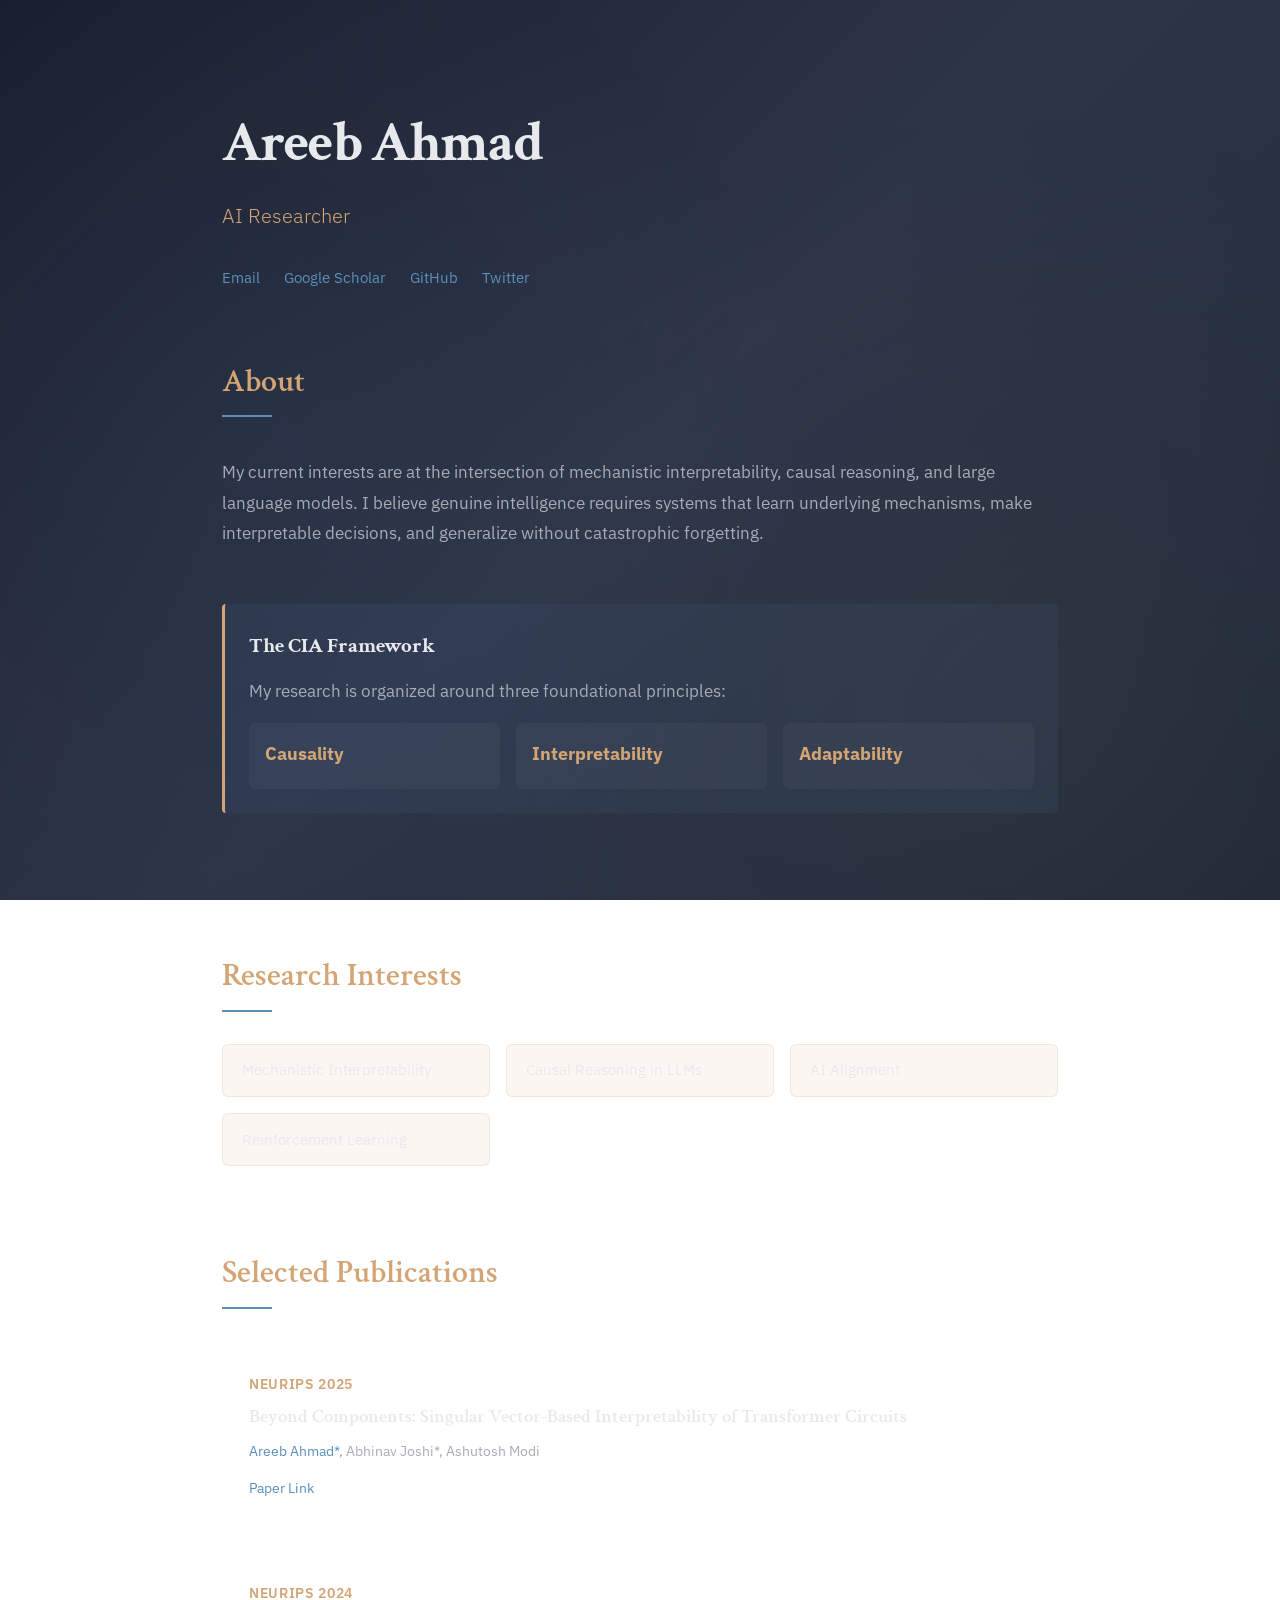
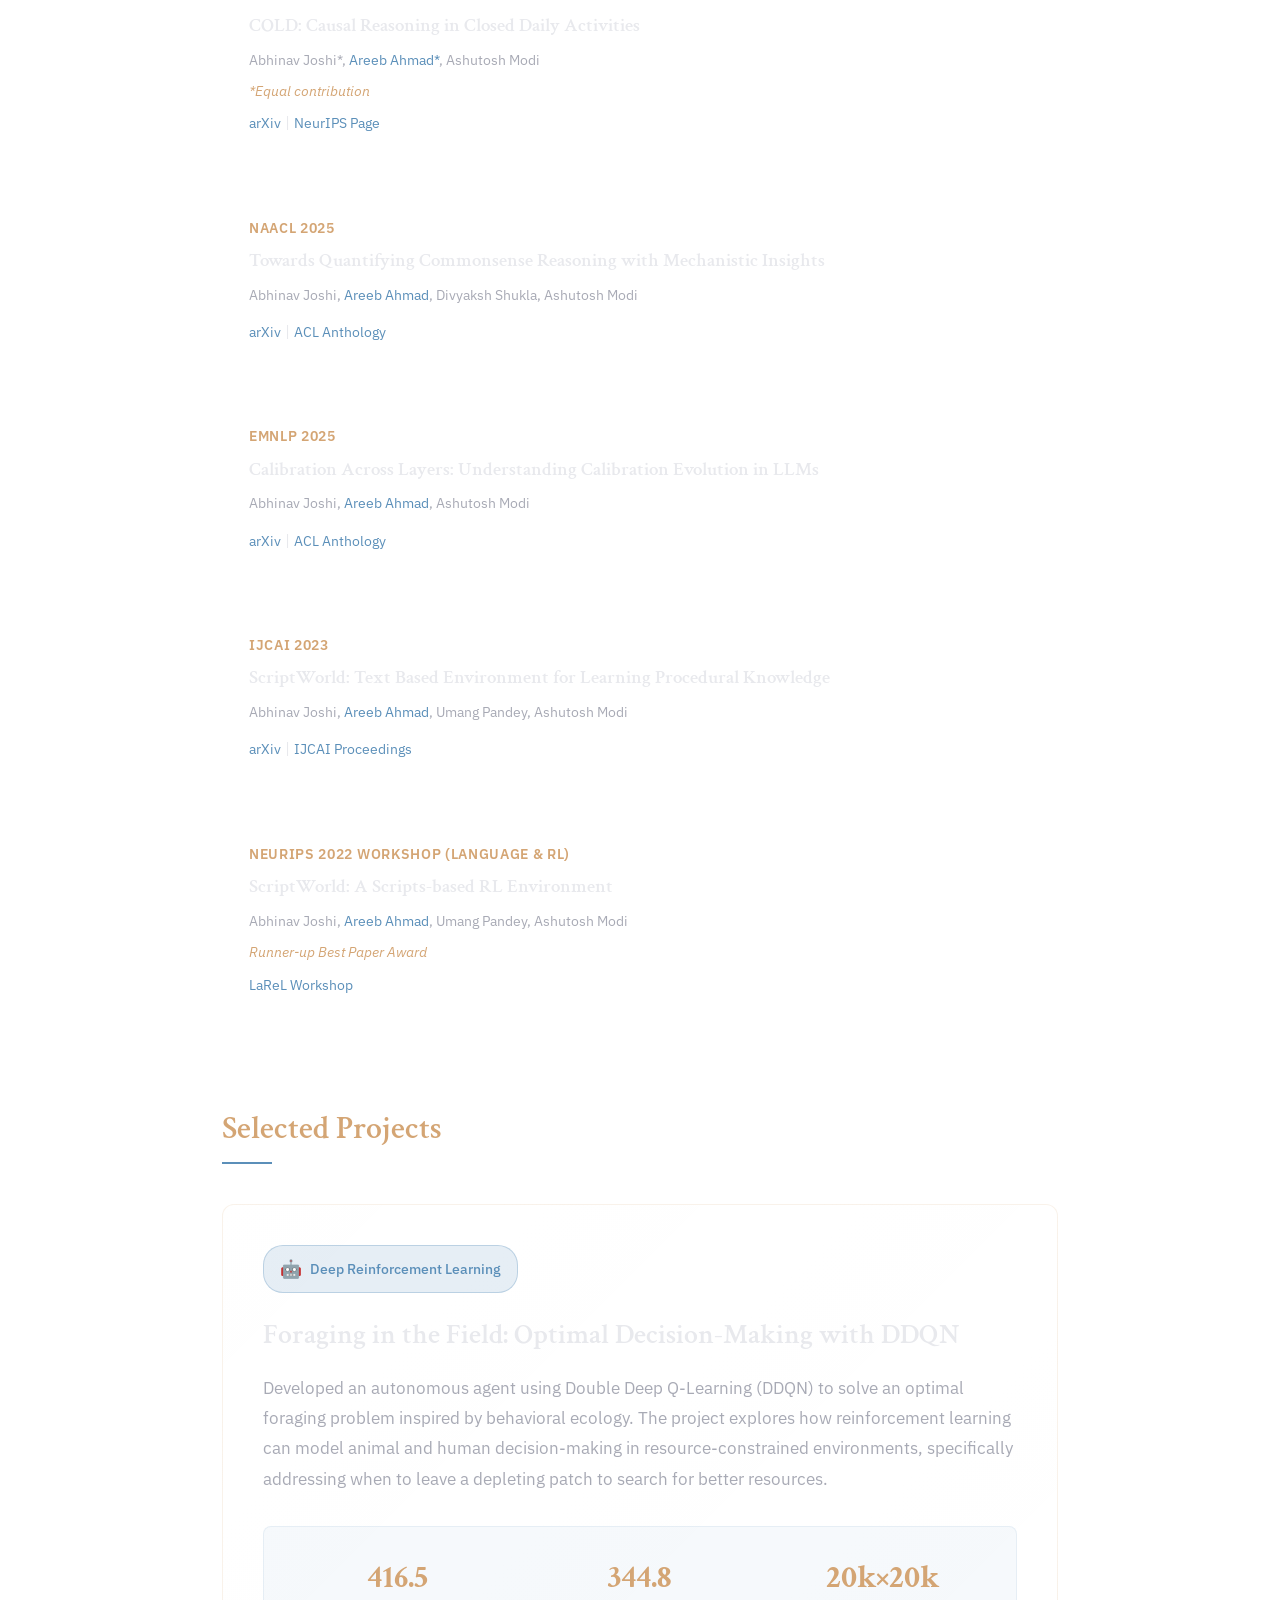
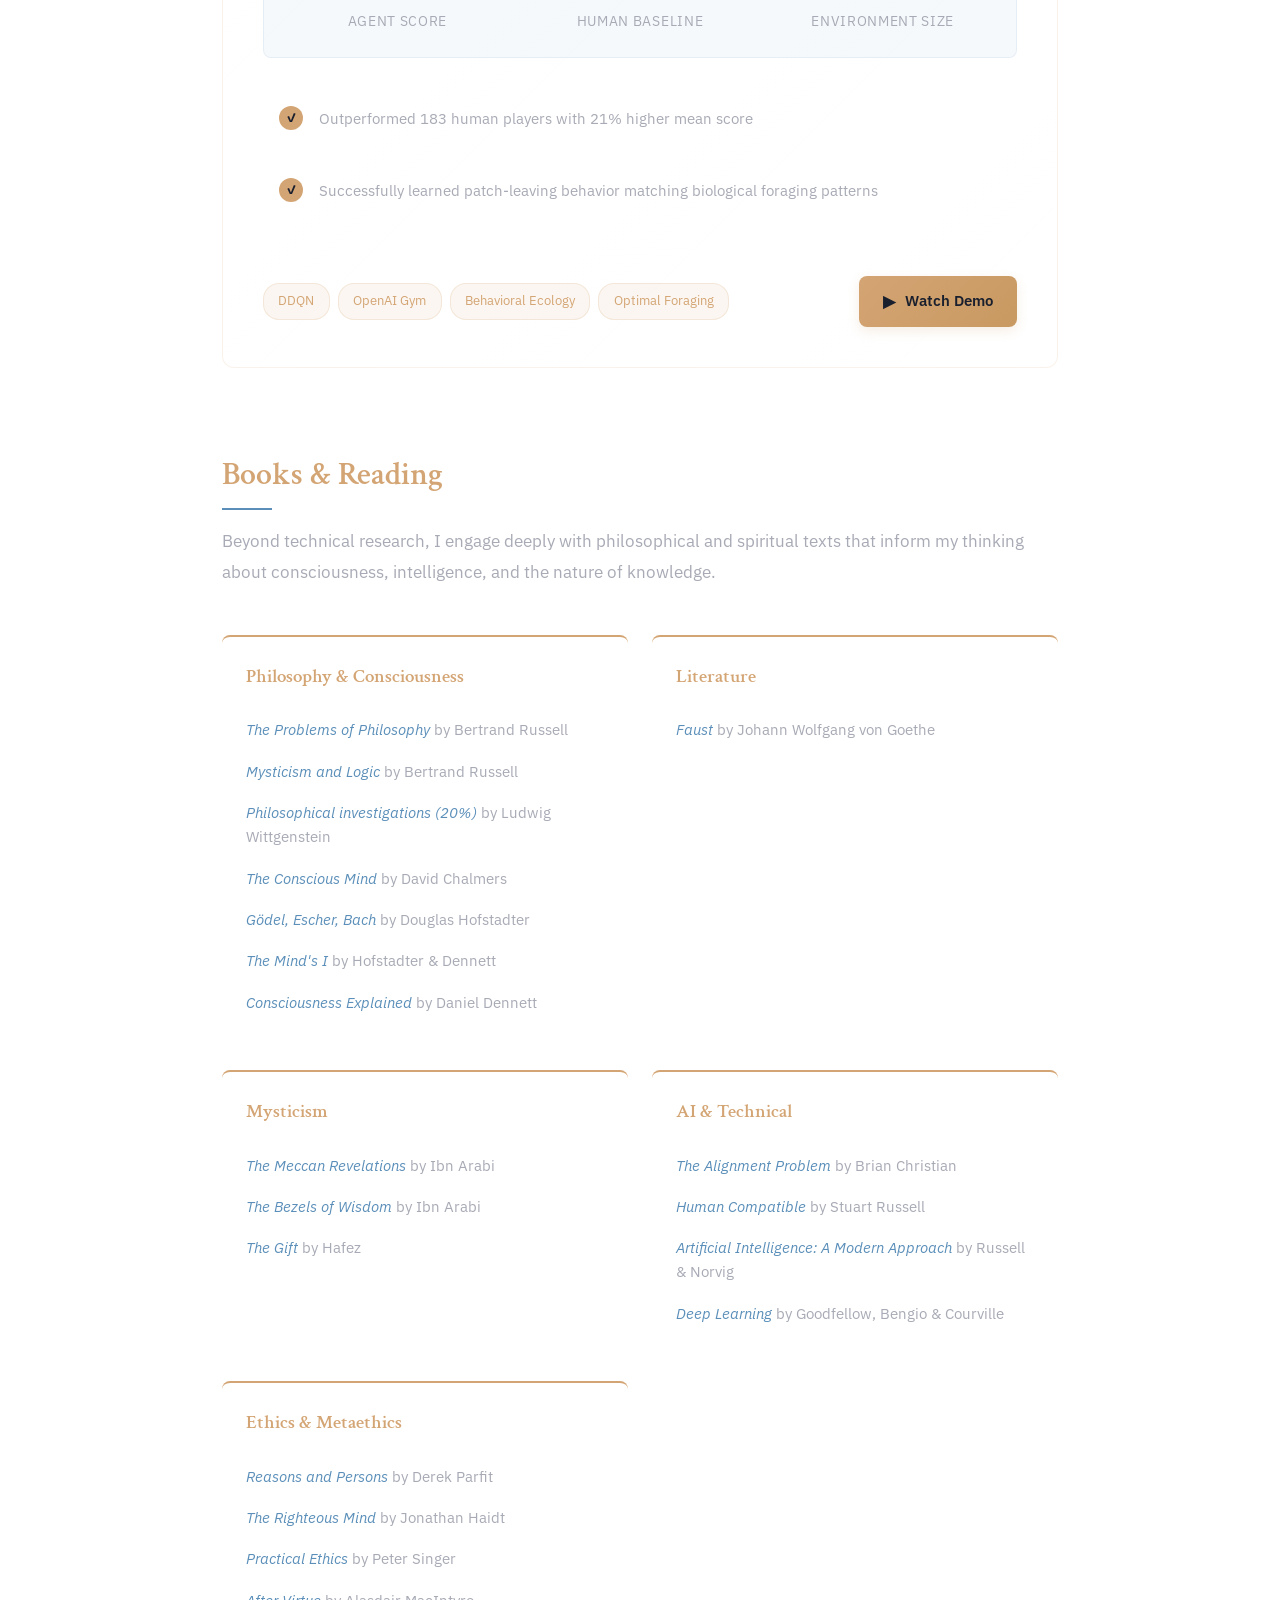
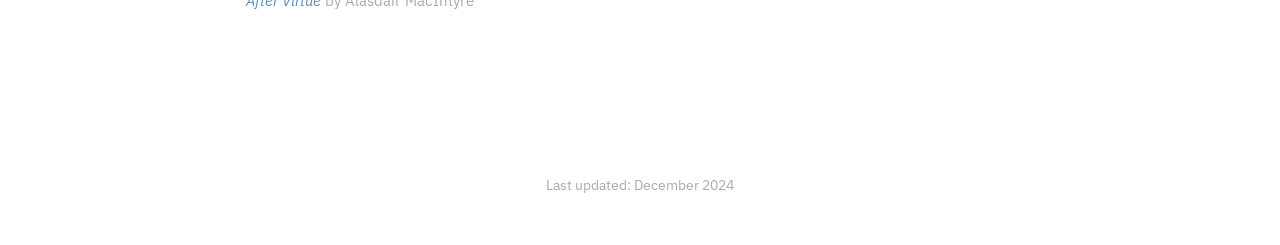
==== index.html @ ea92a2c2 "Update publication link in index.html" ====
<!DOCTYPE html>
<html lang="en">
<head>
    <meta charset="UTF-8">
    <meta name="viewport" content="width=device-width, initial-scale=1.0">
    <meta name="description" content="Areeb Ahmad - AI Researcher specializing in Mechanistic Interpretability, Causal Reasoning, and Large Language Models">
    <title>Areeb Ahmad | AI Research</title>
    
    <!-- Google Analytics -->
    <script async src="https://www.googletagmanager.com/gtag/js?id=G-CG47PSLK17"></script>
    <script>
      window.dataLayer = window.dataLayer || [];
      function gtag(){dataLayer.push(arguments);}
      gtag('js', new Date());
      gtag('config', 'G-CG47PSLK17');
    </script>
    
    <link rel="preconnect" href="https://fonts.googleapis.com">
    <link rel="preconnect" href="https://fonts.gstatic.com" crossorigin>
    <link href="https://fonts.googleapis.com/css2?family=Crimson+Text:ital,wght@0,400;0,600;0,700;1,400&family=IBM+Plex+Sans:wght@300;400;500;600&display=swap" rel="stylesheet">
    <style>
        :root {
            --primary-dark: #1a1f2e;
            --secondary-dark: #2d3548;
            --accent-gold: #d4a574;
            --accent-blue: #5b8fb9;
            --text-primary: #e8e9ed;
            --text-secondary: #a8aab5;
            --bg-gradient: linear-gradient(135deg, #1a1f2e 0%, #2d3548 50%, #1f2937 100%);
        }

        * {
            margin: 0;
            padding: 0;
            box-sizing: border-box;
        }

        body {
            font-family: 'IBM Plex Sans', sans-serif;
            background: var(--bg-gradient);
            background-attachment: fixed;
            color: var(--text-primary);
            line-height: 1.7;
            overflow-x: hidden;
        }

        body::before {
            content: '';
            position: fixed;
            top: 0;
            left: 0;
            width: 100%;
            height: 100%;
            background-image: 
                radial-gradient(circle at 20% 50%, rgba(91, 143, 185, 0.05) 0%, transparent 50%),
                radial-gradient(circle at 80% 80%, rgba(212, 165, 116, 0.05) 0%, transparent 50%);
            pointer-events: none;
            z-index: -1;
        }

        .container {
            max-width: 900px;
            margin: 0 auto;
            padding: 0 2rem;
        }

        /* Header */
        header {
            padding: 6rem 0 4rem;
            opacity: 0;
            animation: fadeInUp 1s ease-out forwards;
        }

        h1 {
            font-family: 'Crimson Text', serif;
            font-size: 3.5rem;
            font-weight: 700;
            color: var(--text-primary);
            margin-bottom: 0.5rem;
            letter-spacing: -0.02em;
        }

        .tagline {
            font-size: 1.25rem;
            color: var(--accent-gold);
            font-weight: 300;
            margin-bottom: 1rem;
        }

        .affiliation {
            font-size: 1rem;
            color: var(--text-secondary);
            margin-bottom: 2rem;
        }

        .contact-links {
            display: flex;
            gap: 1.5rem;
            flex-wrap: wrap;
            margin-top: 1.5rem;
        }

        .contact-links a {
            color: var(--accent-blue);
            text-decoration: none;
            font-size: 0.95rem;
            transition: all 0.3s ease;
            position: relative;
        }

        .contact-links a::after {
            content: '';
            position: absolute;
            bottom: -2px;
            left: 0;
            width: 0;
            height: 1px;
            background: var(--accent-gold);
            transition: width 0.3s ease;
        }

        .contact-links a:hover::after {
            width: 100%;
        }

        .contact-links a:hover {
            color: var(--accent-gold);
        }

        /* Section Styling */
        section {
            margin-bottom: 5rem;
            opacity: 0;
            animation: fadeInUp 1s ease-out forwards;
        }

        section:nth-child(2) { animation-delay: 0.2s; }
        section:nth-child(3) { animation-delay: 0.4s; }
        section:nth-child(4) { animation-delay: 0.6s; }
        section:nth-child(5) { animation-delay: 0.8s; }
        section:nth-child(6) { animation-delay: 1.0s; }

        h2 {
            font-family: 'Crimson Text', serif;
            font-size: 2rem;
            font-weight: 600;
            color: var(--accent-gold);
            margin-bottom: 1.5rem;
            position: relative;
            display: inline-block;
        }

        h2::after {
            content: '';
            position: absolute;
            bottom: -8px;
            left: 0;
            width: 50px;
            height: 2px;
            background: var(--accent-blue);
        }

        /* About Section */
        .about-content {
            display: grid;
            gap: 1.5rem;
        }

        .about-content p {
            color: var(--text-secondary);
            font-size: 1.05rem;
            line-height: 1.8;
        }

        .research-framework {
            background: rgba(91, 143, 185, 0.08);
            border-left: 3px solid var(--accent-gold);
            padding: 1.5rem;
            margin: 2rem 0;
            border-radius: 4px;
        }

        .research-framework h3 {
            font-family: 'Crimson Text', serif;
            font-size: 1.3rem;
            color: var(--text-primary);
            margin-bottom: 0.8rem;
        }

        .cia-grid {
            display: grid;
            grid-template-columns: repeat(auto-fit, minmax(200px, 1fr));
            gap: 1rem;
            margin-top: 1rem;
        }

        .cia-item {
            padding: 1rem;
            background: rgba(255, 255, 255, 0.03);
            border-radius: 6px;
            transition: transform 0.3s ease, background 0.3s ease;
        }

        .cia-item:hover {
            transform: translateY(-3px);
            background: rgba(255, 255, 255, 0.05);
        }

        .cia-item strong {
            color: var(--accent-gold);
            display: block;
            margin-bottom: 0.3rem;
            font-size: 1.1rem;
        }

        .cia-item span {
            color: var(--text-secondary);
            font-size: 0.9rem;
        }

        /* Research Interests */
        .interests-grid {
            display: grid;
            grid-template-columns: repeat(auto-fit, minmax(250px, 1fr));
            gap: 1rem;
            margin-top: 1rem;
        }

        .interest-tag {
            background: rgba(212, 165, 116, 0.1);
            color: var(--text-primary);
            padding: 0.8rem 1.2rem;
            border-radius: 6px;
            font-size: 0.95rem;
            border: 1px solid rgba(212, 165, 116, 0.2);
            transition: all 0.3s ease;
        }

        .interest-tag:hover {
            background: rgba(212, 165, 116, 0.15);
            border-color: var(--accent-gold);
            transform: translateX(5px);
        }

        /* Projects Section */
        .projects-list {
            display: grid;
            gap: 2.5rem;
            margin-top: 1.5rem;
        }

        .project {
            padding: 2.5rem;
            background: linear-gradient(135deg, rgba(255, 255, 255, 0.04) 0%, rgba(255, 255, 255, 0.02) 100%);
            border-radius: 12px;
            border: 1px solid rgba(212, 165, 116, 0.15);
            transition: all 0.4s ease;
            position: relative;
            overflow: hidden;
        }

        .project::before {
            content: '';
            position: absolute;
            top: 0;
            left: 0;
            width: 100%;
            height: 4px;
            background: linear-gradient(90deg, var(--accent-gold) 0%, var(--accent-blue) 100%);
            transform: scaleX(0);
            transform-origin: left;
            transition: transform 0.4s ease;
        }

        .project:hover {
            background: linear-gradient(135deg, rgba(255, 255, 255, 0.06) 0%, rgba(255, 255, 255, 0.03) 100%);
            border-color: var(--accent-gold);
            transform: translateY(-8px);
            box-shadow: 0 12px 40px rgba(0, 0, 0, 0.3);
        }

        .project:hover::before {
            transform: scaleX(1);
        }

        .project-badge {
            display: inline-flex;
            align-items: center;
            gap: 0.5rem;
            padding: 0.5rem 1rem;
            background: rgba(91, 143, 185, 0.15);
            border: 1px solid rgba(91, 143, 185, 0.3);
            border-radius: 20px;
            margin-bottom: 1.5rem;
            font-size: 0.85rem;
            color: var(--accent-blue);
            font-weight: 500;
        }

        .badge-icon {
            font-size: 1.1rem;
        }

        .project-title {
            font-family: 'Crimson Text', serif;
            font-size: 1.75rem;
            color: var(--text-primary);
            margin-bottom: 1.2rem;
            font-weight: 600;
            line-height: 1.3;
        }

        .project-description {
            color: var(--text-secondary);
            font-size: 1.05rem;
            line-height: 1.8;
            margin-bottom: 2rem;
        }

        .project-metrics {
            display: grid;
            grid-template-columns: repeat(auto-fit, minmax(120px, 1fr));
            gap: 1.5rem;
            margin: 2rem 0;
            padding: 1.5rem;
            background: rgba(91, 143, 185, 0.05);
            border-radius: 8px;
            border: 1px solid rgba(91, 143, 185, 0.1);
        }

        .metric {
            text-align: center;
        }

        .metric-value {
            font-family: 'Crimson Text', serif;
            font-size: 2rem;
            font-weight: 700;
            color: var(--accent-gold);
            margin-bottom: 0.3rem;
        }

        .metric-label {
            font-size: 0.85rem;
            color: var(--text-secondary);
            text-transform: uppercase;
            letter-spacing: 0.05em;
        }

        .project-highlights {
            display: grid;
            gap: 1rem;
            margin: 2rem 0;
        }

        .highlight-item {
            display: flex;
            align-items: flex-start;
            gap: 1rem;
            padding: 1rem;
            background: rgba(255, 255, 255, 0.02);
            border-radius: 6px;
            transition: all 0.3s ease;
        }

        .highlight-item:hover {
            background: rgba(255, 255, 255, 0.04);
            transform: translateX(8px);
        }

        .highlight-icon {
            flex-shrink: 0;
            width: 24px;
            height: 24px;
            display: flex;
            align-items: center;
            justify-content: center;
            background: var(--accent-gold);
            color: var(--primary-dark);
            border-radius: 50%;
            font-size: 0.75rem;
            font-weight: bold;
        }

        .highlight-item span:last-child {
            color: var(--text-secondary);
            font-size: 0.95rem;
            line-height: 1.6;
        }

        .project-footer {
            display: flex;
            justify-content: space-between;
            align-items: center;
            margin-top: 2rem;
            padding-top: 1.5rem;
            border-top: 1px solid rgba(255, 255, 255, 0.08);
            flex-wrap: wrap;
            gap: 1rem;
        }

        .project-tags {
            display: flex;
            gap: 0.5rem;
            flex-wrap: wrap;
        }

        .tag {
            padding: 0.4rem 0.9rem;
            background: rgba(212, 165, 116, 0.1);
            border: 1px solid rgba(212, 165, 116, 0.2);
            border-radius: 16px;
            font-size: 0.8rem;
            color: var(--accent-gold);
            transition: all 0.3s ease;
        }

        .tag:hover {
            background: rgba(212, 165, 116, 0.15);
            border-color: var(--accent-gold);
        }

        .project-link-btn {
            display: inline-flex;
            align-items: center;
            gap: 0.6rem;
            padding: 0.75rem 1.5rem;
            background: linear-gradient(135deg, var(--accent-gold) 0%, #c89960 100%);
            color: var(--primary-dark);
            border-radius: 8px;
            font-weight: 600;
            font-size: 0.95rem;
            text-decoration: none;
            transition: all 0.3s ease;
            box-shadow: 0 4px 12px rgba(212, 165, 116, 0.2);
        }

        .project-link-btn:hover {
            transform: translateY(-2px);
            box-shadow: 0 6px 20px rgba(212, 165, 116, 0.3);
            background: linear-gradient(135deg, #e0b684 0%, var(--accent-gold) 100%);
            color: var(--primary-dark);
        }

        .project-link-btn span {
            font-size: 1rem;
        }

        /* Publications */
        .publications-list {
            display: grid;
            gap: 2rem;
            margin-top: 1.5rem;
        }

        .publication {
            padding: 1.5rem;
            background: rgba(255, 255, 255, 0.03);
            border-radius: 8px;
            border-left: 3px solid transparent;
            transition: all 0.4s ease;
            position: relative;
        }

        .publication:hover {
            background: rgba(255, 255, 255, 0.05);
            border-left-color: var(--accent-gold);
            transform: translateX(8px);
        }

        .pub-venue {
            font-size: 0.85rem;
            color: var(--accent-gold);
            font-weight: 600;
            text-transform: uppercase;
            letter-spacing: 0.05em;
            margin-bottom: 0.5rem;
        }

        .pub-title {
            font-family: 'Crimson Text', serif;
            font-size: 1.2rem;
            color: var(--text-primary);
            margin-bottom: 0.5rem;
            font-weight: 600;
            line-height: 1.4;
        }

        .pub-authors {
            color: var(--text-secondary);
            font-size: 0.9rem;
            margin-bottom: 0.3rem;
        }

        .pub-authors .author-name {
            color: var(--accent-blue);
        }

        .pub-note {
            font-size: 0.85rem;
            color: var(--accent-gold);
            font-style: italic;
            margin-top: 0.5rem;
        }

        /* Books Section */
        .books-grid {
            display: grid;
            grid-template-columns: repeat(auto-fit, minmax(280px, 1fr));
            gap: 1.5rem;
            margin-top: 1.5rem;
        }

        .book-category {
            padding: 1.5rem;
            background: rgba(255, 255, 255, 0.03);
            border-radius: 8px;
            border-top: 2px solid var(--accent-gold);
            transition: all 0.4s ease;
        }

        .book-category:hover {
            background: rgba(255, 255, 255, 0.05);
            transform: translateY(-5px);
        }

        .book-category h3 {
            font-family: 'Crimson Text', serif;
            font-size: 1.2rem;
            color: var(--accent-gold);
            margin-bottom: 1rem;
            font-weight: 600;
        }

        .book-list {
            list-style: none;
            padding: 0;
        }

        .book-list li {
            color: var(--text-secondary);
            padding: 0.5rem 0;
            border-bottom: 1px solid rgba(255, 255, 255, 0.05);
            transition: all 0.3s ease;
            font-size: 0.95rem;
            line-height: 1.6;
        }

        .book-list li:last-child {
            border-bottom: none;
        }

        .book-list li:hover {
            color: var(--text-primary);
            padding-left: 0.5rem;
        }

        .book-list em {
            color: var(--accent-blue);
            font-style: italic;
        }

        /* Education */
        .education-item {
            padding: 1.5rem;
            background: rgba(255, 255, 255, 0.03);
            border-radius: 8px;
            margin-bottom: 1rem;
        }

        .education-item h3 {
            font-family: 'Crimson Text', serif;
            font-size: 1.3rem;
            color: var(--text-primary);
            margin-bottom: 0.3rem;
        }

        .education-item .degree {
            color: var(--accent-blue);
            font-size: 1rem;
            margin-bottom: 0.3rem;
        }

        .education-item .duration {
            color: var(--text-secondary);
            font-size: 0.9rem;
        }

        /* Footer */
        footer {
            text-align: center;
            padding: 3rem 0;
            color: var(--text-secondary);
            font-size: 0.9rem;
            border-top: 1px solid rgba(255, 255, 255, 0.1);
            margin-top: 4rem;
        }

        /* Animations */
        @keyframes fadeInUp {
            from {
                opacity: 0;
                transform: translateY(30px);
            }
            to {
                opacity: 1;
                transform: translateY(0);
            }
        }

        /* Responsive */
        @media (max-width: 768px) {
            h1 {
                font-size: 2.5rem;
            }

            .tagline {
                font-size: 1.1rem;
            }

            h2 {
                font-size: 1.6rem;
            }

            .cia-grid {
                grid-template-columns: 1fr;
            }

            .interests-grid {
                grid-template-columns: 1fr;
            }

            header {
                padding: 4rem 0 3rem;
            }
        }

        /* Link styling */
        a {
            color: var(--accent-blue);
            text-decoration: none;
            transition: color 0.3s ease;
        }

        a:hover {
            color: var(--accent-gold);
        }

        .pub-link {
            display: inline-block;
            margin-top: 0.5rem;
            font-size: 0.9rem;
            color: var(--accent-blue);
            text-decoration: none;
            border-bottom: 1px solid transparent;
            transition: all 0.3s ease;
        }

        .pub-link:hover {
            color: var(--accent-gold);
            border-bottom-color: var(--accent-gold);
        }
    </style>
</head>
<body>
    <div class="container">
        <header>
            <h1>Areeb Ahmad</h1>
            <div class="tagline">AI Researcher</div>
            <div class="affiliation">
                <!-- Research Associate, Department of Computer Science & Engineering<br>
                Indian Institute of Technology Kanpur<br>
                Advisor: Prof. Ashutosh Modi -->
            </div>
            <div class="contact-links">
                <a href="mailto:areeb007.aa@gmail.com">Email</a>
                <a href="https://scholar.google.com/citations?user=ZCJriT0AAAAJ&hl=en" target="_blank">Google Scholar</a>
                <a href="https://github.com/Arieb-007/" target="_blank">GitHub</a>
                <a href="https://x.com/iem_Areib" target="_blank">Twitter</a>
            </div>
        </header>

        <section id="about">
            <h2>About</h2>
            <div class="about-content">
                <p>
                    <!-- I am a Research Associate at IIT Kanpur working under Prof. Ashutosh Modi. My research explores fundamental questions about how language models learn and generalize: Why does a particular prediction follow? How can we understand the internal mechanisms that drive these decisions? And how can models adapt when the world changes? -->
                </p>
                <p>
                    My current interests are at the intersection of mechanistic interpretability, causal reasoning, and large language models. I believe genuine intelligence requires systems that learn underlying mechanisms, make interpretable decisions, and generalize without catastrophic forgetting.
                </p>

                <div class="research-framework">
                    <h3>The CIA Framework</h3>
                    <p style="color: var(--text-secondary); margin-bottom: 1rem;">
                        My research is organized around three foundational principles:
                    </p>
                    <div class="cia-grid">
                        <div class="cia-item">
                            <strong>Causality</strong>
                            <!-- <span>Understanding causal mechanisms beyond pattern matching</span> -->
                        </div>
                        <div class="cia-item">
                            <strong>Interpretability</strong>
                            <!-- <span>Opening the black box to reveal computational primitives</span> -->
                        </div>
                        <div class="cia-item">
                            <strong>Adaptability</strong>
                            <!-- <span>Enabling robust generalization and continual learning</span> -->
                        </div>
                    </div>
                </div>

                <p>
                    <!-- My recent work on singular vector-based interpretability demonstrates that individual attention heads contain multiple independent computational primitives operating along orthogonal axes. This discovery suggests models learn a compact library of interpretable building blocks—computational atoms that combine into complex behaviors. -->
                </p>
            </div>
        </section>

        <section id="research">
            <h2>Research Interests</h2>
            <div class="interests-grid">
                <div class="interest-tag">Mechanistic Interpretability</div>
                <div class="interest-tag">Causal Reasoning in LLMs</div>
                <!-- <div class="interest-tag">Transformer Circuits</div> -->
                <!-- <div class="interest-tag">Procedural Knowledge</div> -->
                <div class="interest-tag">AI Alignment</div>
                <div class="interest-tag">Reinforcement Learning</div>
            </div>
        </section>

        <section id="publications">
            <h2>Selected Publications</h2>
            <div class="publications-list">
                <div class="publication">
                    <div class="pub-venue">NeurIPS 2025</div>
                    <div class="pub-title">Beyond Components: Singular Vector-Based Interpretability of Transformer Circuits</div>
                    <div class="pub-authors"><span class="author-name">Areeb Ahmad*</span>, Abhinav Joshi*, Ashutosh Modi</div>
                    <a href="https://neurips.cc/virtual/2025/loc/san-diego/poster/119702" target="_blank" class="pub-link">Paper Link</a>
                </div>

                <div class="publication">
                    <div class="pub-venue">NeurIPS 2024</div>
                    <div class="pub-title">COLD: Causal Reasoning in Closed Daily Activities</div>
                    <div class="pub-authors">Abhinav Joshi*, <span class="author-name">Areeb Ahmad*</span>, Ashutosh Modi</div>
                    <div class="pub-note">*Equal contribution</div>
                    <a href="https://arxiv.org/abs/2411.19500" target="_blank" class="pub-link">arXiv</a> | 
                    <a href="https://neurips.cc/virtual/2024/poster/96459" target="_blank" class="pub-link">NeurIPS Page</a>
                </div>

                <div class="publication">
                    <div class="pub-venue">NAACL 2025</div>
                    <div class="pub-title">Towards Quantifying Commonsense Reasoning with Mechanistic Insights</div>
                    <div class="pub-authors">Abhinav Joshi, <span class="author-name">Areeb Ahmad</span>, Divyaksh Shukla, Ashutosh Modi</div>
                    <a href="https://arxiv.org/abs/2504.10077" target="_blank" class="pub-link">arXiv</a> | 
                    <a href="https://aclanthology.org/2025.naacl-long.487/" target="_blank" class="pub-link">ACL Anthology</a>
                </div>

                <div class="publication">
                    <div class="pub-venue">EMNLP 2025</div>
                    <div class="pub-title">Calibration Across Layers: Understanding Calibration Evolution in LLMs</div>
                    <div class="pub-authors">Abhinav Joshi, <span class="author-name">Areeb Ahmad</span>, Ashutosh Modi</div>
                    <a href="https://arxiv.org/abs/2511.00280" target="_blank" class="pub-link">arXiv</a> | 
                    <a href="https://aclanthology.org/2025.emnlp-main.742/" target="_blank" class="pub-link">ACL Anthology</a>
                </div>

                <div class="publication">
                    <div class="pub-venue">IJCAI 2023</div>
                    <div class="pub-title">ScriptWorld: Text Based Environment for Learning Procedural Knowledge</div>
                    <div class="pub-authors">Abhinav Joshi, <span class="author-name">Areeb Ahmad</span>, Umang Pandey, Ashutosh Modi</div>
                    <a href="https://arxiv.org/abs/2307.03906" target="_blank" class="pub-link">arXiv</a> | 
                    <a href="https://www.ijcai.org/proceedings/2023/566" target="_blank" class="pub-link">IJCAI Proceedings</a>
                </div>

                <div class="publication">
                    <div class="pub-venue">NeurIPS 2022 Workshop (Language & RL)</div>
                    <div class="pub-title">ScriptWorld: A Scripts-based RL Environment</div>
                    <div class="pub-authors">Abhinav Joshi, <span class="author-name">Areeb Ahmad</span>, Umang Pandey, Ashutosh Modi</div>
                    <div class="pub-note">Runner-up Best Paper Award</div>
                    <a href="https://larel-workshop.github.io/papers/" target="_blank" class="pub-link">LaReL Workshop</a>
                </div>
            </div>
        </section>

        <section id="projects">
            <h2>Selected Projects</h2>
            <div class="projects-list">
                <div class="project">
                    <div class="project-badge">
                        <span class="badge-icon">🤖</span>
                        <span class="badge-text">Deep Reinforcement Learning</span>
                    </div>
                    
                    <div class="project-title">Foraging in the Field: Optimal Decision-Making with DDQN</div>
                    
                    <div class="project-description">
                        Developed an autonomous agent using Double Deep Q-Learning (DDQN) to solve an optimal foraging problem inspired by behavioral ecology. The project explores how reinforcement learning can model animal and human decision-making in resource-constrained environments, specifically addressing when to leave a depleting patch to search for better resources.
                    </div>

                    <div class="project-metrics">
                        <div class="metric">
                            <div class="metric-value">416.5</div>
                            <div class="metric-label">Agent Score</div>
                        </div>
                        <div class="metric">
                            <div class="metric-value">344.8</div>
                            <div class="metric-label">Human Baseline</div>
                        </div>
                        <div class="metric">
                            <div class="metric-value">20k×20k</div>
                            <div class="metric-label">Environment Size</div>
                        </div>
                    </div>

                    <div class="project-highlights">
                        <div class="highlight-item">
                            <span class="highlight-icon">✓</span>
                            <span>Outperformed 183 human players with 21% higher mean score</span>
                        </div>
                        <!-- <div class="highlight-item">
                            <span class="highlight-icon">✓</span>
                            <span>Designed 35-dimensional state space with directional scanning features</span>
                        </div> -->
                        <!-- <div class="highlight-item">
                            <span class="highlight-icon">✓</span>
                            <span>Custom OpenAI Gym environment with Pygame visualization</span>
                        </div> -->
                        <div class="highlight-item">
                            <span class="highlight-icon">✓</span>
                            <span>Successfully learned patch-leaving behavior matching biological foraging patterns</span>
                        </div>
                    </div>

                    <div class="project-footer">
                        <div class="project-tags">
                            <span class="tag">DDQN</span>
                            <span class="tag">OpenAI Gym</span>
                            <span class="tag">Behavioral Ecology</span>
                            <span class="tag">Optimal Foraging</span>
                        </div>
                        <a href="https://www.youtube.com/watch?v=fK6x31qMzqw" target="_blank" class="project-link-btn">
                            <span>▶</span> Watch Demo
                        </a>
                    </div>
                </div>
            </div>
        </section>

        <section id="books">
            <h2>Books & Reading</h2>
            <div class="about-content">
                <p style="color: var(--text-secondary); margin-bottom: 1.5rem;">
                    Beyond technical research, I engage deeply with philosophical and spiritual texts that inform my thinking about consciousness, intelligence, and the nature of knowledge.
                </p>
            </div>
            <div class="books-grid">
                <div class="book-category">
                    <h3>Philosophy & Consciousness</h3>
                    <ul class="book-list">
                        <li><em>The Problems of Philosophy</em> by Bertrand Russell</li>
                        <li><em>Mysticism and Logic</em> by Bertrand Russell</li>
                         <li><em>Philosophical investigations (20%)</em> by Ludwig Wittgenstein</li>
                        <li><em>The Conscious Mind</em> by David Chalmers</li>
                        <li><em>Gödel, Escher, Bach</em> by Douglas Hofstadter</li>
                        <li><em>The Mind's I</em> by Hofstadter & Dennett</li>
                        <li><em>Consciousness Explained</em> by Daniel Dennett</li>
                    </ul>
                </div>

                <div class="book-category">
                    <h3>Literature</h3>
                    <ul class="book-list">
                        <li><em>Faust</em> by Johann Wolfgang von Goethe</li>
                    </ul>
                </div>

                <div class="book-category">
                    <h3>Mysticism</h3>
                    <ul class="book-list">
                        <li><em>The Meccan Revelations </em> by Ibn Arabi</li>
                        <li><em>The Bezels of Wisdom </em> by Ibn Arabi</li>
                        <li><em>The Gift</em> by Hafez</li>
                        <!-- <li><em>The Incoherence of the Philosophers</em> by Al-Ghazali</li> -->
                    </ul>
                </div>

                <div class="book-category">
                    <h3>AI & Technical</h3>
                    <ul class="book-list">
                        <li><em>The Alignment Problem</em> by Brian Christian</li>
                        <li><em>Human Compatible</em> by Stuart Russell</li>
                        <li><em>Artificial Intelligence: A Modern Approach</em> by Russell & Norvig</li>
                        <li><em>Deep Learning</em> by Goodfellow, Bengio & Courville</li>
                    </ul>
                </div>

                <div class="book-category">
                    <h3>Ethics & Metaethics</h3>
                    <ul class="book-list">
                        <li><em>Reasons and Persons</em> by Derek Parfit</li>
                        <li><em>The Righteous Mind</em> by Jonathan Haidt</li>
                        <li><em>Practical Ethics</em> by Peter Singer</li>
                        <li><em>After Virtue</em> by Alasdair MacIntyre</li>
                    </ul>
                </div>
            </div>
        </section>

        <!-- <section id="education">
            <h2>Education</h2>
            <div class="education-item">
                <h3>Indian Institute of Technology Kanpur</h3>
                <div class="degree">B.Tech in Civil Engineering with Minor in Machine Learning</div>
                <div class="duration">2018 - 2023</div>
            </div>
        </section> -->

        <footer>
            <p>Last updated: December 2024</p>
        </footer>
    </div>

    <script>
        // Smooth scrolling for anchor links
        document.querySelectorAll('a[href^="#"]').forEach(anchor => {
            anchor.addEventListener('click', function (e) {
                e.preventDefault();
                const target = document.querySelector(this.getAttribute('href'));
                if (target) {
                    target.scrollIntoView({ behavior: 'smooth', block: 'start' });
                }
            });
        });

        // Intersection Observer for scroll animations
        const observerOptions = {
            threshold: 0.1,
            rootMargin: '0px 0px -50px 0px'
        };

        const observer = new IntersectionObserver((entries) => {
            entries.forEach(entry => {
                if (entry.isIntersecting) {
                    entry.target.style.opacity = '1';
                    entry.target.style.transform = 'translateY(0)';
                }
            });
        }, observerOptions);

        // Observe all sections after initial load
        setTimeout(() => {
            document.querySelectorAll('section').forEach(section => {
                section.style.opacity = '0';
                section.style.transform = 'translateY(30px)';
                section.style.transition = 'opacity 0.6s ease, transform 0.6s ease';
                observer.observe(section);
            });
        }, 1000);
    </script>
</body>
</html>
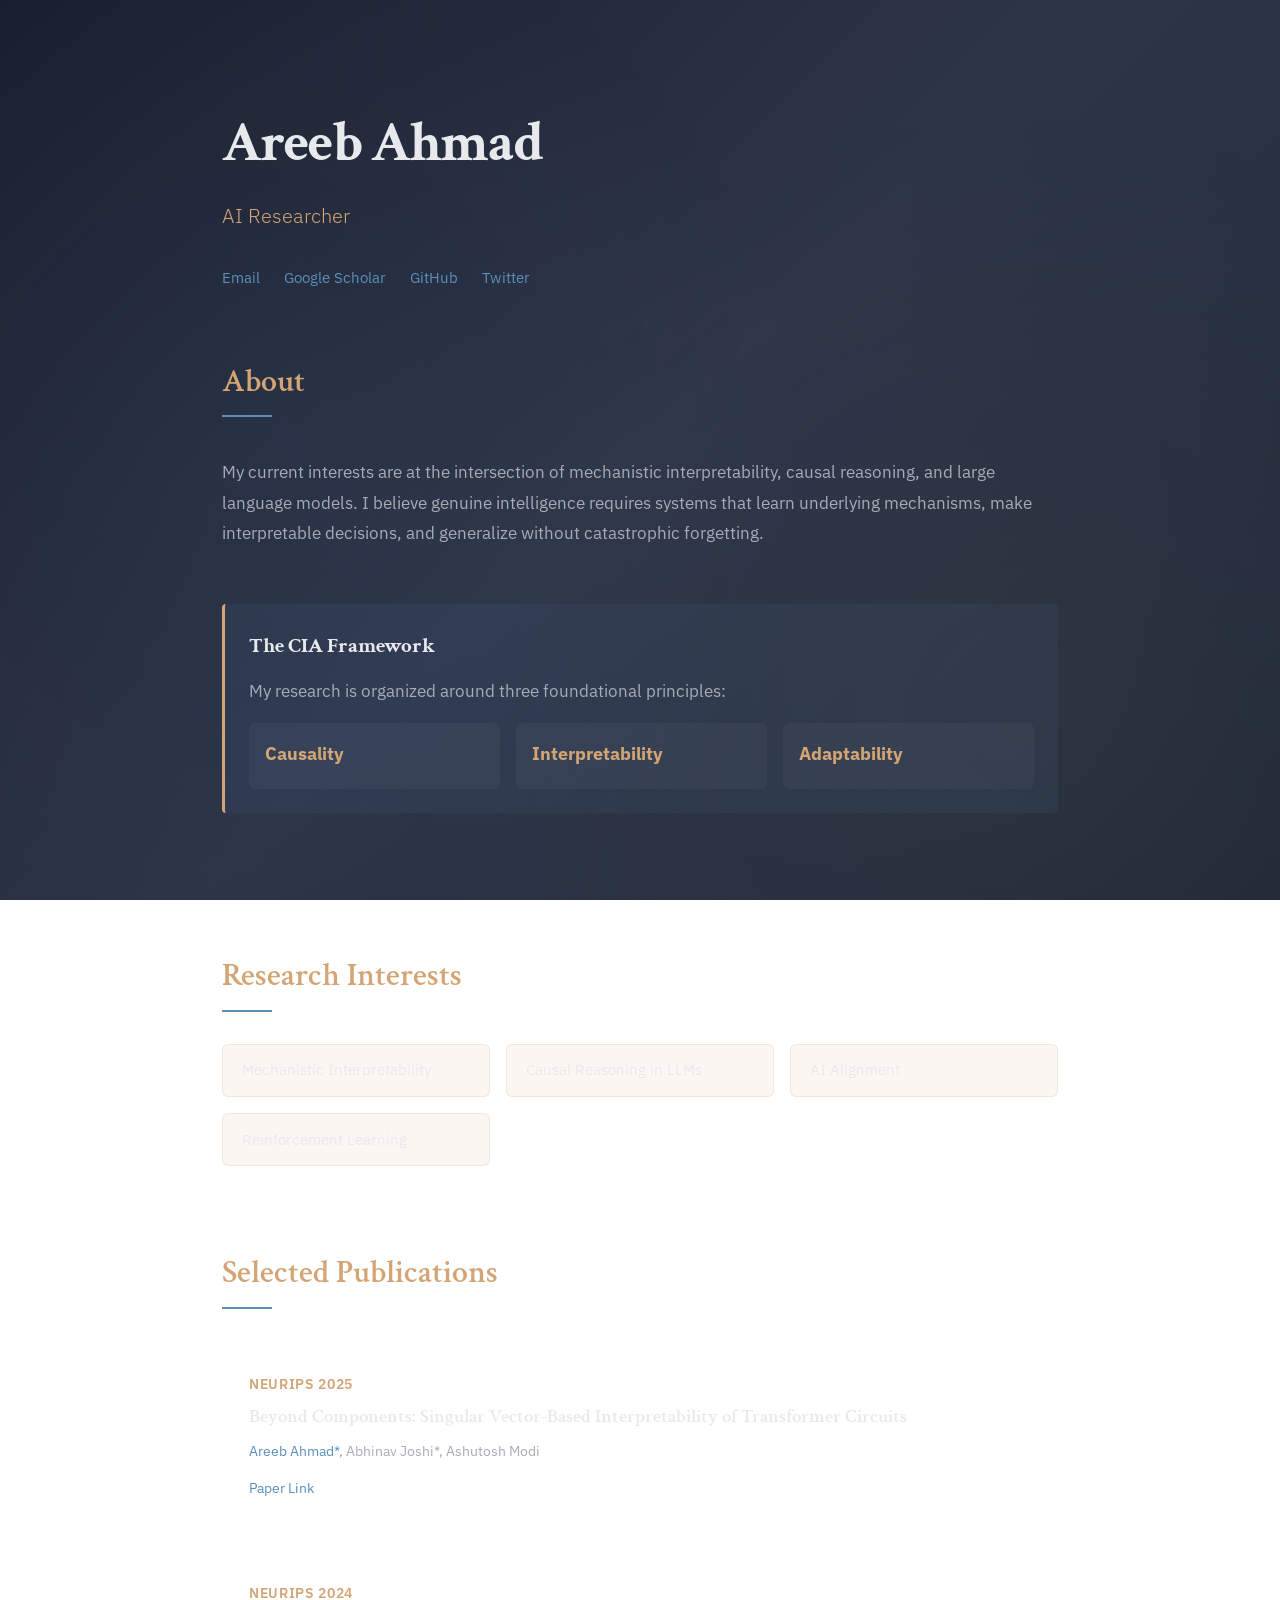
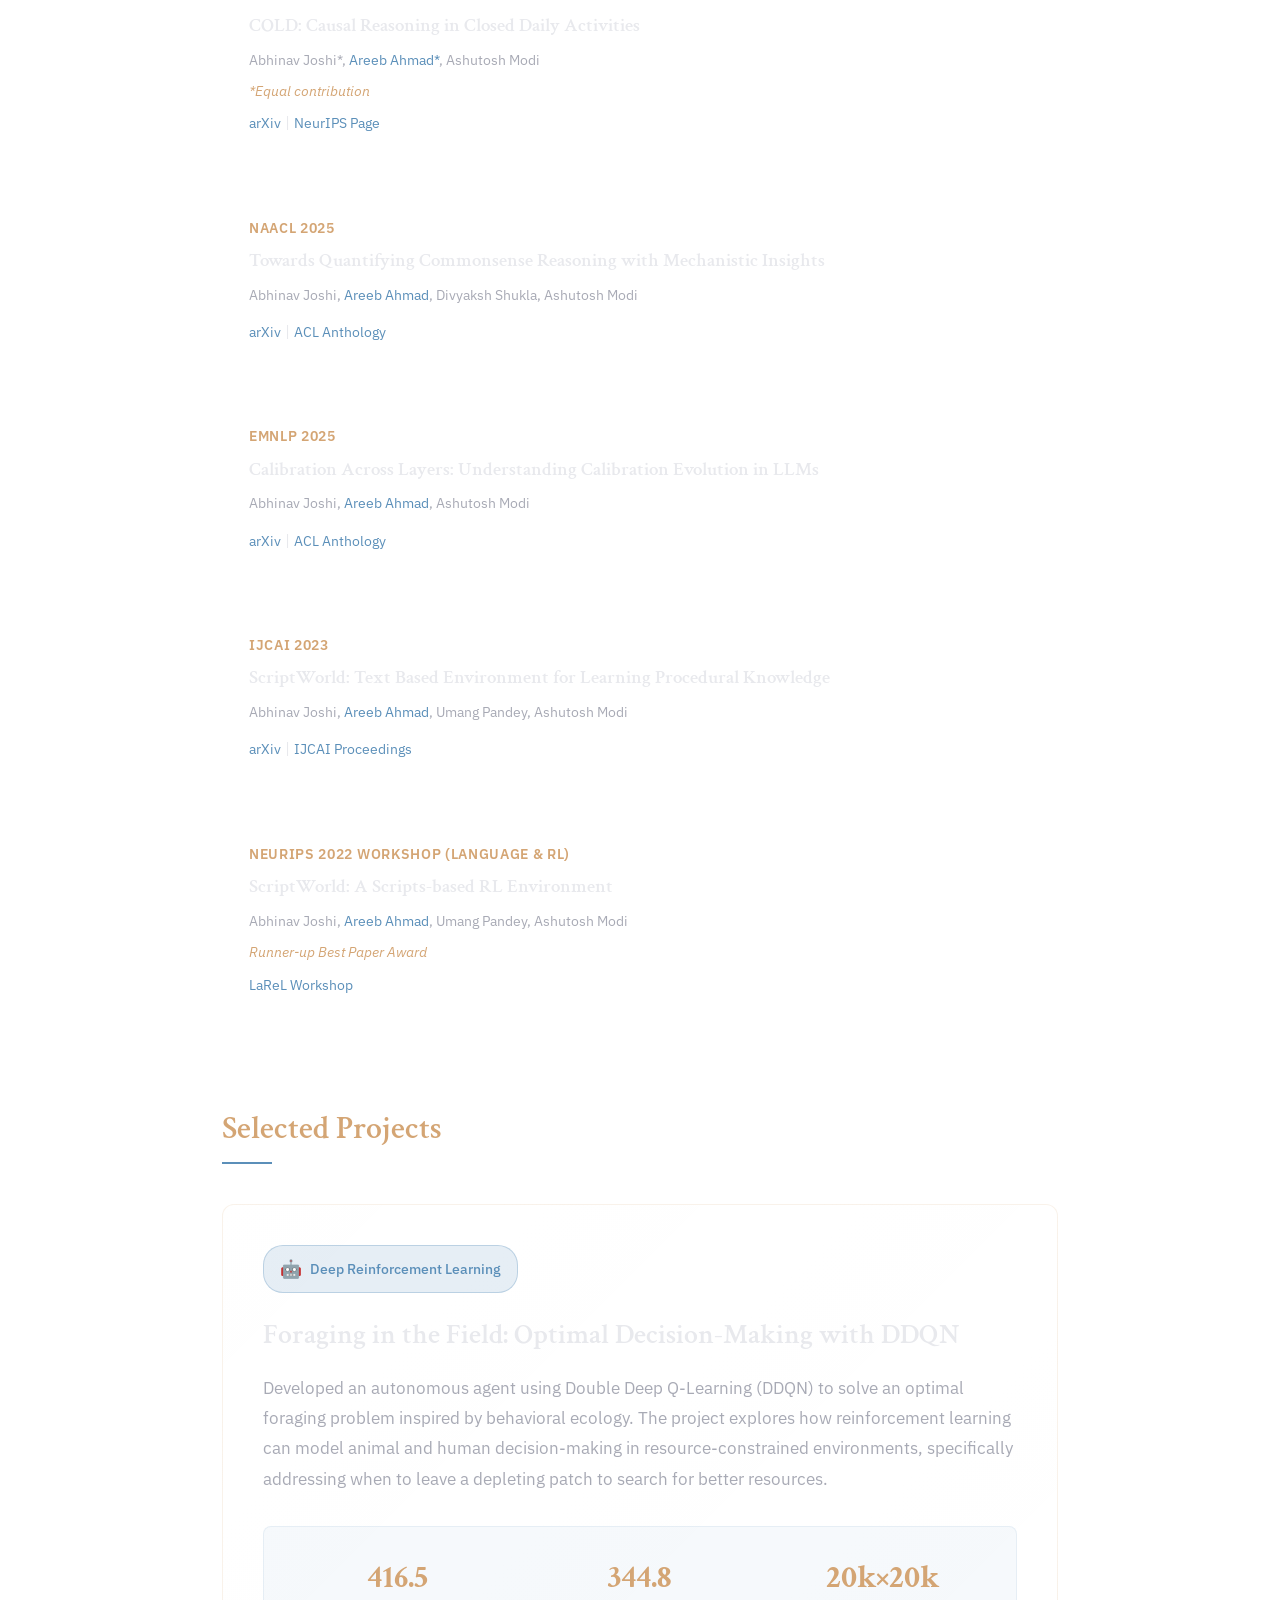
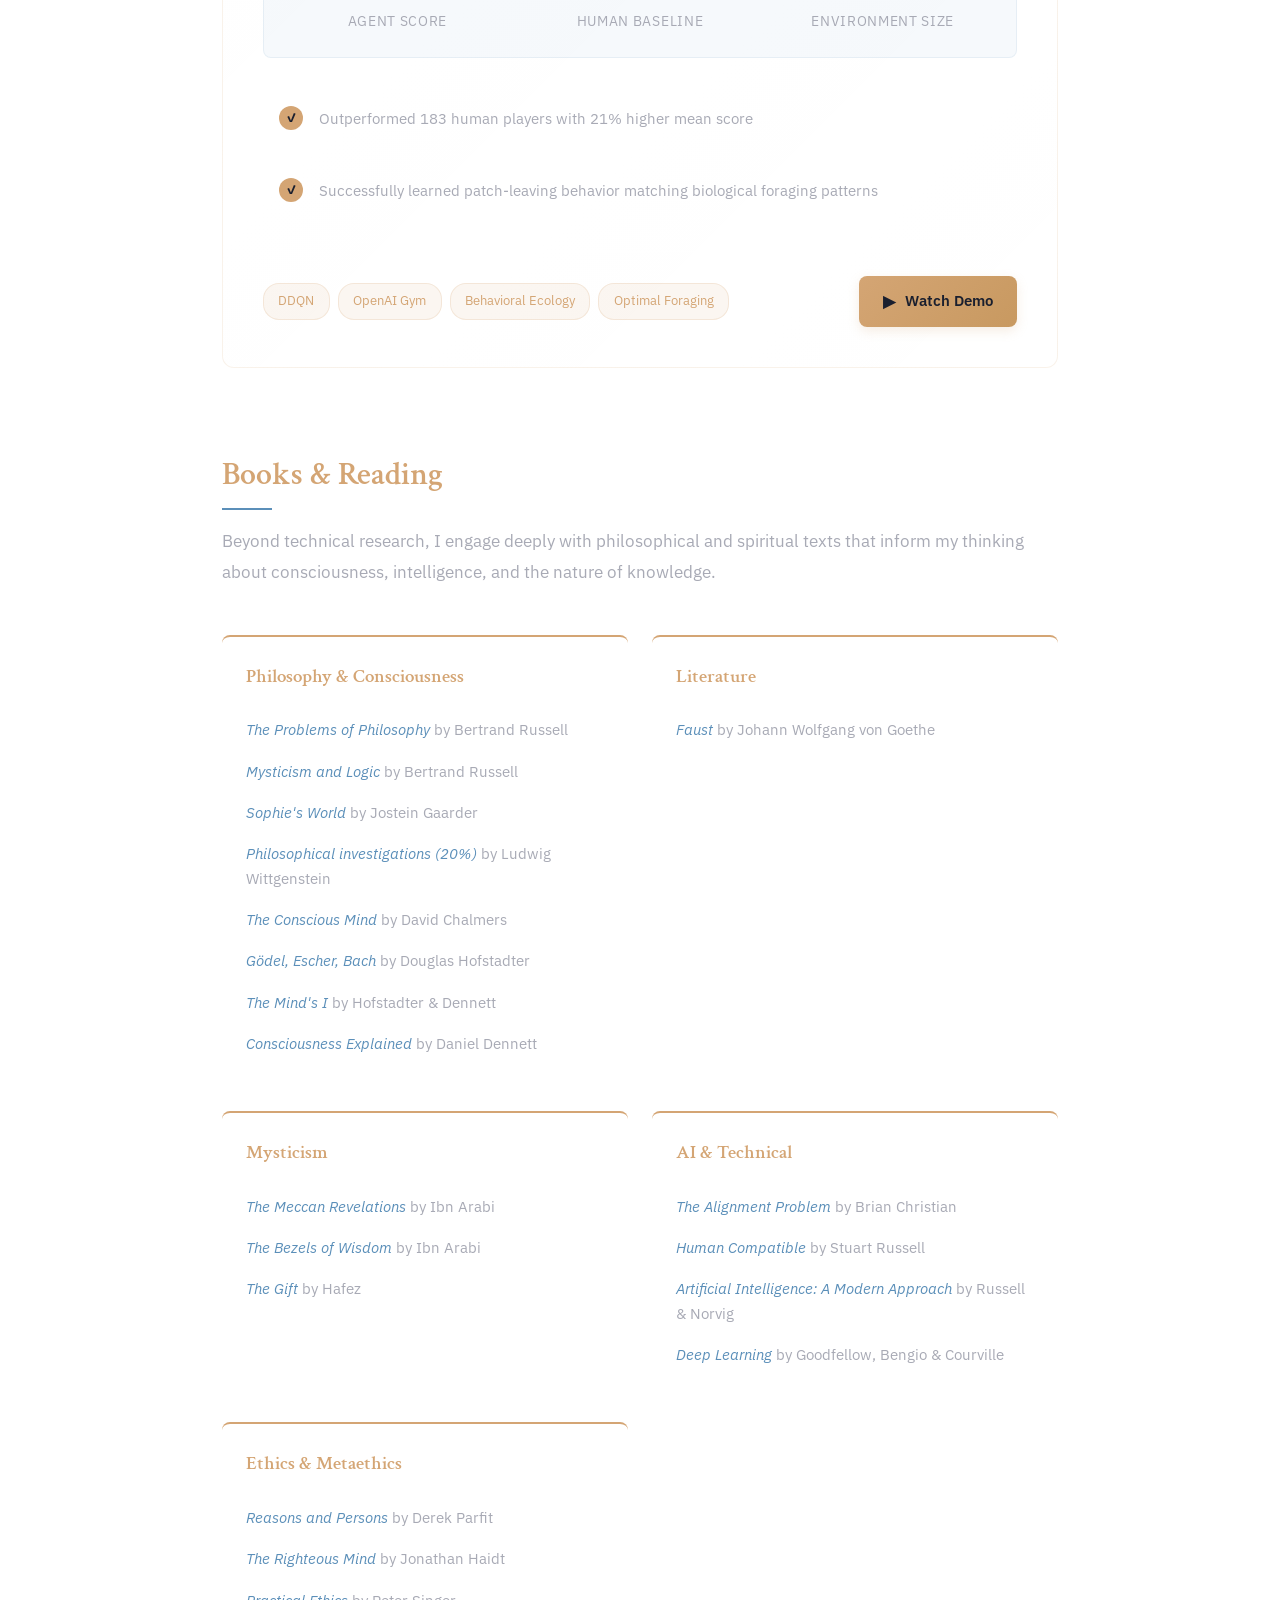
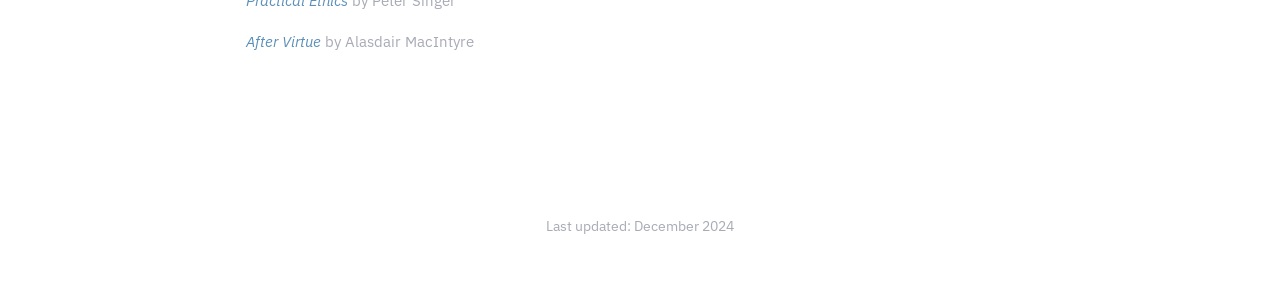
==== commit fec3489d: "Add 'Sophie's World' to book list" ====
--- a/index.html
+++ b/index.html
@@ -859,6 +859,7 @@
                     <ul class="book-list">
                         <li><em>The Problems of Philosophy</em> by Bertrand Russell</li>
                         <li><em>Mysticism and Logic</em> by Bertrand Russell</li>
+                        <li><em>Sophie's World</em> by  Jostein Gaarder</li>
                          <li><em>Philosophical investigations (20%)</em> by Ludwig Wittgenstein</li>
                         <li><em>The Conscious Mind</em> by David Chalmers</li>
                         <li><em>Gödel, Escher, Bach</em> by Douglas Hofstadter</li>
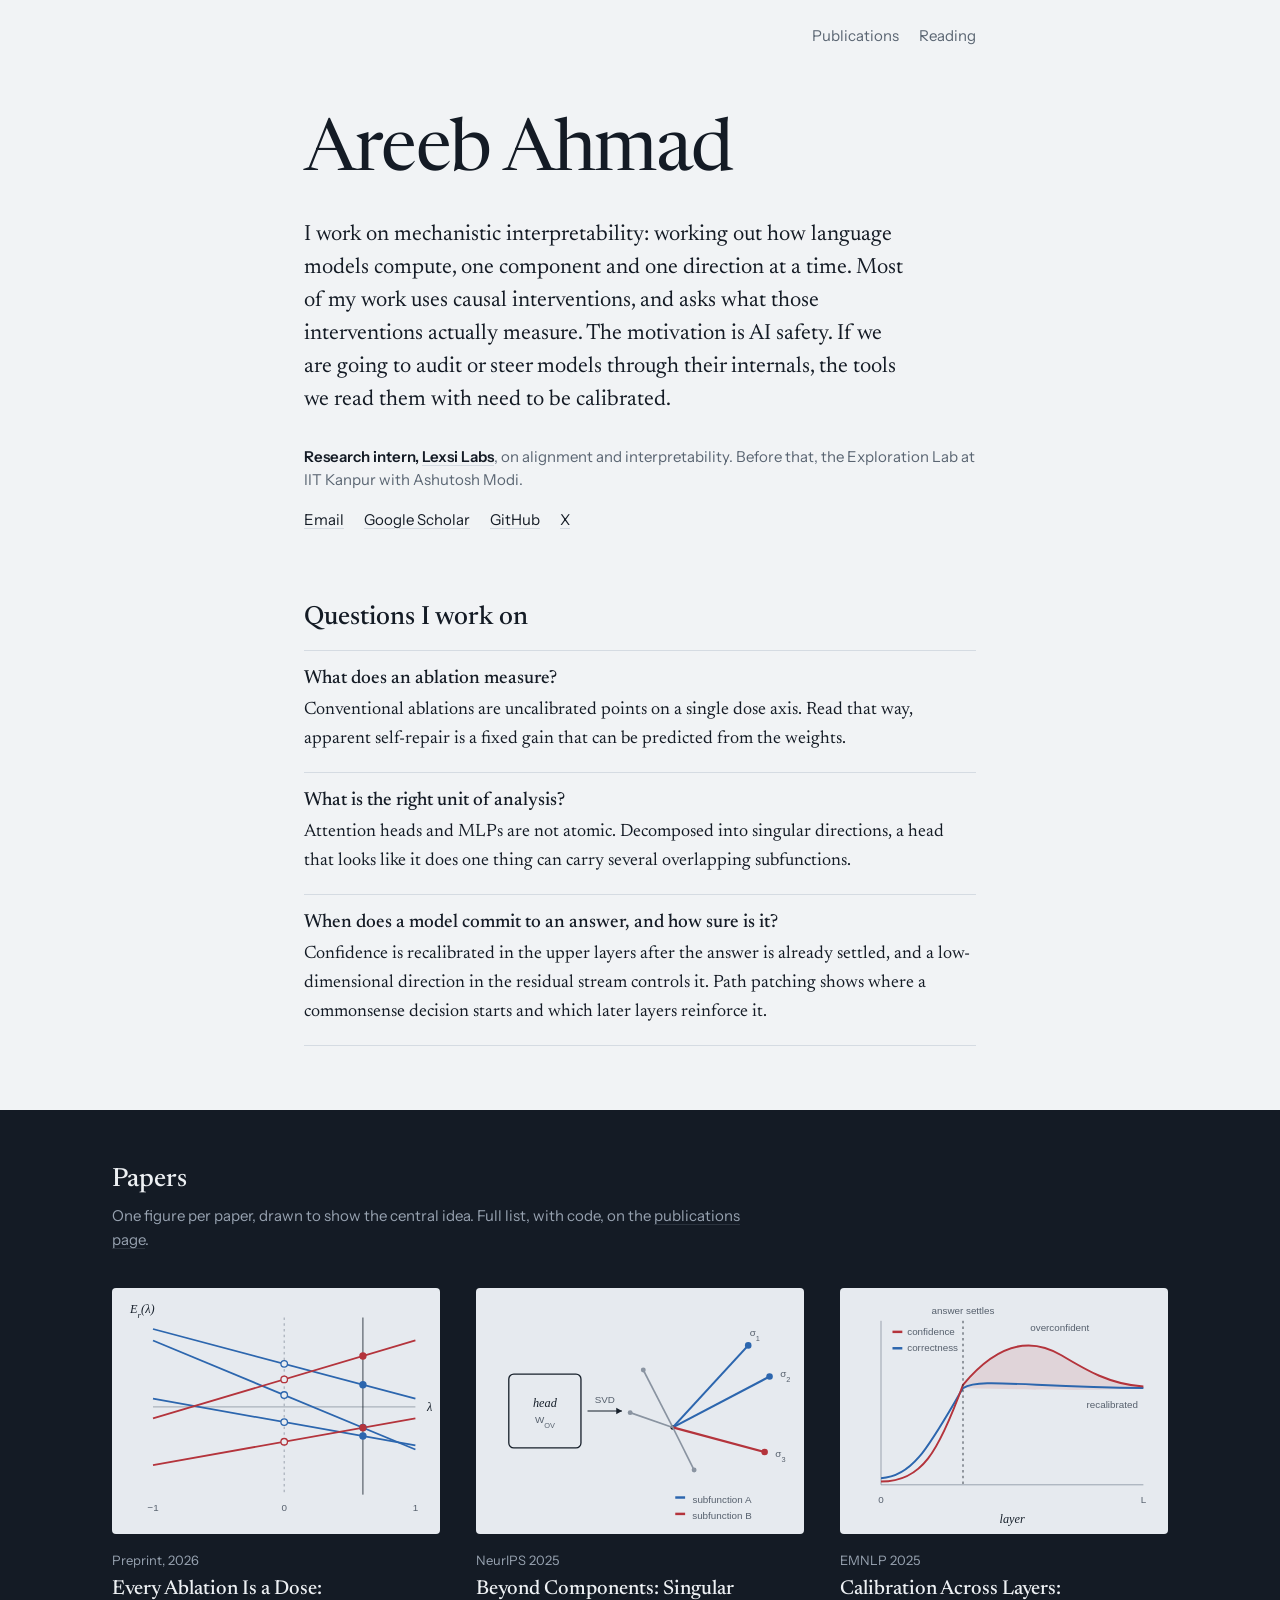
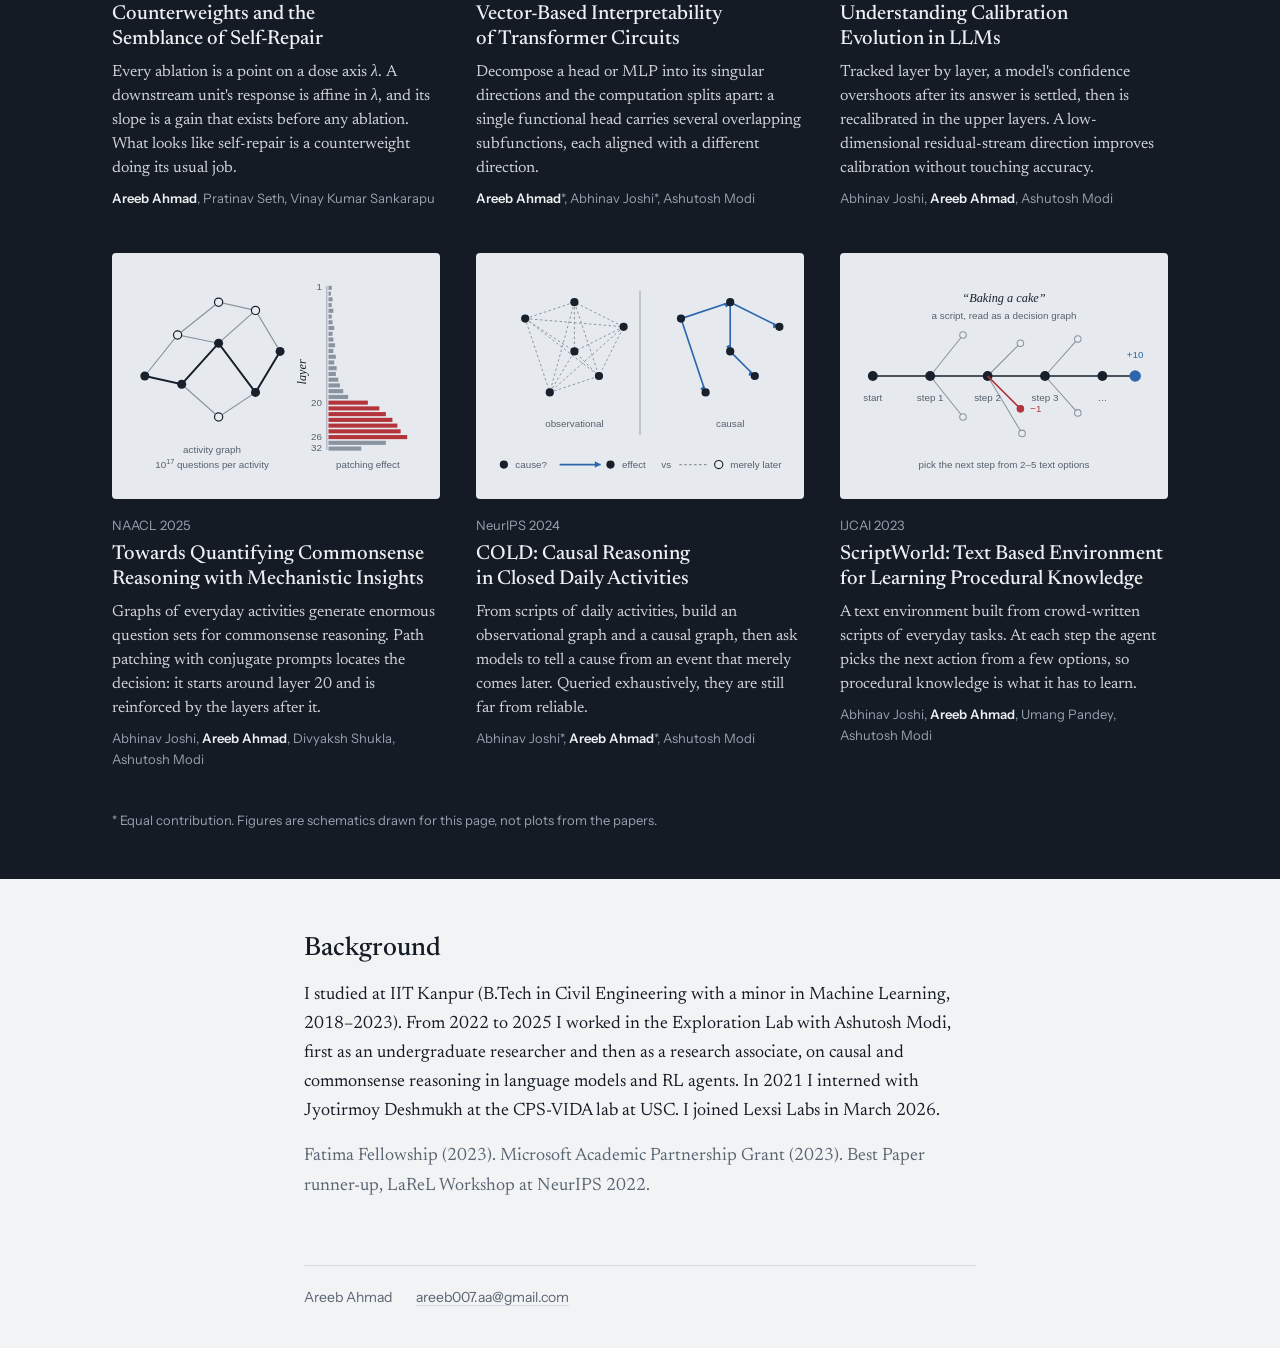
==== commit 412b4118: "Restructure site: drop CIA framework, add papers plate - Replace single-page CIA-framework layout wi" ====
--- a/index.html
+++ b/index.html
@@ -1,962 +1,218 @@
 <!DOCTYPE html>
 <html lang="en">
 <head>
-    <meta charset="UTF-8">
-    <meta name="viewport" content="width=device-width, initial-scale=1.0">
-    <meta name="description" content="Areeb Ahmad - AI Researcher specializing in Mechanistic Interpretability, Causal Reasoning, and Large Language Models">
-    <title>Areeb Ahmad | AI Research</title>
-    
-    <!-- Google Analytics -->
-    <script async src="https://www.googletagmanager.com/gtag/js?id=G-CG47PSLK17"></script>
-    <script>
-      window.dataLayer = window.dataLayer || [];
-      function gtag(){dataLayer.push(arguments);}
-      gtag('js', new Date());
-      gtag('config', 'G-CG47PSLK17');
-    </script>
-    
-    <link rel="preconnect" href="https://fonts.googleapis.com">
-    <link rel="preconnect" href="https://fonts.gstatic.com" crossorigin>
-    <link href="https://fonts.googleapis.com/css2?family=Crimson+Text:ital,wght@0,400;0,600;0,700;1,400&family=IBM+Plex+Sans:wght@300;400;500;600&display=swap" rel="stylesheet">
-    <style>
-        :root {
-            --primary-dark: #1a1f2e;
-            --secondary-dark: #2d3548;
-            --accent-gold: #d4a574;
-            --accent-blue: #5b8fb9;
-            --text-primary: #e8e9ed;
-            --text-secondary: #a8aab5;
-            --bg-gradient: linear-gradient(135deg, #1a1f2e 0%, #2d3548 50%, #1f2937 100%);
-        }
-
-        * {
-            margin: 0;
-            padding: 0;
-            box-sizing: border-box;
-        }
-
-        body {
-            font-family: 'IBM Plex Sans', sans-serif;
-            background: var(--bg-gradient);
-            background-attachment: fixed;
-            color: var(--text-primary);
-            line-height: 1.7;
-            overflow-x: hidden;
-        }
-
-        body::before {
-            content: '';
-            position: fixed;
-            top: 0;
-            left: 0;
-            width: 100%;
-            height: 100%;
-            background-image: 
-                radial-gradient(circle at 20% 50%, rgba(91, 143, 185, 0.05) 0%, transparent 50%),
-                radial-gradient(circle at 80% 80%, rgba(212, 165, 116, 0.05) 0%, transparent 50%);
-            pointer-events: none;
-            z-index: -1;
-        }
-
-        .container {
-            max-width: 900px;
-            margin: 0 auto;
-            padding: 0 2rem;
-        }
-
-        /* Header */
-        header {
-            padding: 6rem 0 4rem;
-            opacity: 0;
-            animation: fadeInUp 1s ease-out forwards;
-        }
-
-        h1 {
-            font-family: 'Crimson Text', serif;
-            font-size: 3.5rem;
-            font-weight: 700;
-            color: var(--text-primary);
-            margin-bottom: 0.5rem;
-            letter-spacing: -0.02em;
-        }
-
-        .tagline {
-            font-size: 1.25rem;
-            color: var(--accent-gold);
-            font-weight: 300;
-            margin-bottom: 1rem;
-        }
-
-        .affiliation {
-            font-size: 1rem;
-            color: var(--text-secondary);
-            margin-bottom: 2rem;
-        }
-
-        .contact-links {
-            display: flex;
-            gap: 1.5rem;
-            flex-wrap: wrap;
-            margin-top: 1.5rem;
-        }
-
-        .contact-links a {
-            color: var(--accent-blue);
-            text-decoration: none;
-            font-size: 0.95rem;
-            transition: all 0.3s ease;
-            position: relative;
-        }
-
-        .contact-links a::after {
-            content: '';
-            position: absolute;
-            bottom: -2px;
-            left: 0;
-            width: 0;
-            height: 1px;
-            background: var(--accent-gold);
-            transition: width 0.3s ease;
-        }
-
-        .contact-links a:hover::after {
-            width: 100%;
-        }
-
-        .contact-links a:hover {
-            color: var(--accent-gold);
-        }
-
-        /* Section Styling */
-        section {
-            margin-bottom: 5rem;
-            opacity: 0;
-            animation: fadeInUp 1s ease-out forwards;
-        }
-
-        section:nth-child(2) { animation-delay: 0.2s; }
-        section:nth-child(3) { animation-delay: 0.4s; }
-        section:nth-child(4) { animation-delay: 0.6s; }
-        section:nth-child(5) { animation-delay: 0.8s; }
-        section:nth-child(6) { animation-delay: 1.0s; }
-
-        h2 {
-            font-family: 'Crimson Text', serif;
-            font-size: 2rem;
-            font-weight: 600;
-            color: var(--accent-gold);
-            margin-bottom: 1.5rem;
-            position: relative;
-            display: inline-block;
-        }
-
-        h2::after {
-            content: '';
-            position: absolute;
-            bottom: -8px;
-            left: 0;
-            width: 50px;
-            height: 2px;
-            background: var(--accent-blue);
-        }
-
-        /* About Section */
-        .about-content {
-            display: grid;
-            gap: 1.5rem;
-        }
-
-        .about-content p {
-            color: var(--text-secondary);
-            font-size: 1.05rem;
-            line-height: 1.8;
-        }
-
-        .research-framework {
-            background: rgba(91, 143, 185, 0.08);
-            border-left: 3px solid var(--accent-gold);
-            padding: 1.5rem;
-            margin: 2rem 0;
-            border-radius: 4px;
-        }
-
-        .research-framework h3 {
-            font-family: 'Crimson Text', serif;
-            font-size: 1.3rem;
-            color: var(--text-primary);
-            margin-bottom: 0.8rem;
-        }
-
-        .cia-grid {
-            display: grid;
-            grid-template-columns: repeat(auto-fit, minmax(200px, 1fr));
-            gap: 1rem;
-            margin-top: 1rem;
-        }
-
-        .cia-item {
-            padding: 1rem;
-            background: rgba(255, 255, 255, 0.03);
-            border-radius: 6px;
-            transition: transform 0.3s ease, background 0.3s ease;
-        }
-
-        .cia-item:hover {
-            transform: translateY(-3px);
-            background: rgba(255, 255, 255, 0.05);
-        }
-
-        .cia-item strong {
-            color: var(--accent-gold);
-            display: block;
-            margin-bottom: 0.3rem;
-            font-size: 1.1rem;
-        }
-
-        .cia-item span {
-            color: var(--text-secondary);
-            font-size: 0.9rem;
-        }
-
-        /* Research Interests */
-        .interests-grid {
-            display: grid;
-            grid-template-columns: repeat(auto-fit, minmax(250px, 1fr));
-            gap: 1rem;
-            margin-top: 1rem;
-        }
-
-        .interest-tag {
-            background: rgba(212, 165, 116, 0.1);
-            color: var(--text-primary);
-            padding: 0.8rem 1.2rem;
-            border-radius: 6px;
-            font-size: 0.95rem;
-            border: 1px solid rgba(212, 165, 116, 0.2);
-            transition: all 0.3s ease;
-        }
-
-        .interest-tag:hover {
-            background: rgba(212, 165, 116, 0.15);
-            border-color: var(--accent-gold);
-            transform: translateX(5px);
-        }
-
-        /* Projects Section */
-        .projects-list {
-            display: grid;
-            gap: 2.5rem;
-            margin-top: 1.5rem;
-        }
-
-        .project {
-            padding: 2.5rem;
-            background: linear-gradient(135deg, rgba(255, 255, 255, 0.04) 0%, rgba(255, 255, 255, 0.02) 100%);
-            border-radius: 12px;
-            border: 1px solid rgba(212, 165, 116, 0.15);
-            transition: all 0.4s ease;
-            position: relative;
-            overflow: hidden;
-        }
-
-        .project::before {
-            content: '';
-            position: absolute;
-            top: 0;
-            left: 0;
-            width: 100%;
-            height: 4px;
-            background: linear-gradient(90deg, var(--accent-gold) 0%, var(--accent-blue) 100%);
-            transform: scaleX(0);
-            transform-origin: left;
-            transition: transform 0.4s ease;
-        }
-
-        .project:hover {
-            background: linear-gradient(135deg, rgba(255, 255, 255, 0.06) 0%, rgba(255, 255, 255, 0.03) 100%);
-            border-color: var(--accent-gold);
-            transform: translateY(-8px);
-            box-shadow: 0 12px 40px rgba(0, 0, 0, 0.3);
-        }
-
-        .project:hover::before {
-            transform: scaleX(1);
-        }
-
-        .project-badge {
-            display: inline-flex;
-            align-items: center;
-            gap: 0.5rem;
-            padding: 0.5rem 1rem;
-            background: rgba(91, 143, 185, 0.15);
-            border: 1px solid rgba(91, 143, 185, 0.3);
-            border-radius: 20px;
-            margin-bottom: 1.5rem;
-            font-size: 0.85rem;
-            color: var(--accent-blue);
-            font-weight: 500;
-        }
-
-        .badge-icon {
-            font-size: 1.1rem;
-        }
-
-        .project-title {
-            font-family: 'Crimson Text', serif;
-            font-size: 1.75rem;
-            color: var(--text-primary);
-            margin-bottom: 1.2rem;
-            font-weight: 600;
-            line-height: 1.3;
-        }
-
-        .project-description {
-            color: var(--text-secondary);
-            font-size: 1.05rem;
-            line-height: 1.8;
-            margin-bottom: 2rem;
-        }
-
-        .project-metrics {
-            display: grid;
-            grid-template-columns: repeat(auto-fit, minmax(120px, 1fr));
-            gap: 1.5rem;
-            margin: 2rem 0;
-            padding: 1.5rem;
-            background: rgba(91, 143, 185, 0.05);
-            border-radius: 8px;
-            border: 1px solid rgba(91, 143, 185, 0.1);
-        }
-
-        .metric {
-            text-align: center;
-        }
-
-        .metric-value {
-            font-family: 'Crimson Text', serif;
-            font-size: 2rem;
-            font-weight: 700;
-            color: var(--accent-gold);
-            margin-bottom: 0.3rem;
-        }
-
-        .metric-label {
-            font-size: 0.85rem;
-            color: var(--text-secondary);
-            text-transform: uppercase;
-            letter-spacing: 0.05em;
-        }
-
-        .project-highlights {
-            display: grid;
-            gap: 1rem;
-            margin: 2rem 0;
-        }
-
-        .highlight-item {
-            display: flex;
-            align-items: flex-start;
-            gap: 1rem;
-            padding: 1rem;
-            background: rgba(255, 255, 255, 0.02);
-            border-radius: 6px;
-            transition: all 0.3s ease;
-        }
-
-        .highlight-item:hover {
-            background: rgba(255, 255, 255, 0.04);
-            transform: translateX(8px);
-        }
-
-        .highlight-icon {
-            flex-shrink: 0;
-            width: 24px;
-            height: 24px;
-            display: flex;
-            align-items: center;
-            justify-content: center;
-            background: var(--accent-gold);
-            color: var(--primary-dark);
-            border-radius: 50%;
-            font-size: 0.75rem;
-            font-weight: bold;
-        }
-
-        .highlight-item span:last-child {
-            color: var(--text-secondary);
-            font-size: 0.95rem;
-            line-height: 1.6;
-        }
-
-        .project-footer {
-            display: flex;
-            justify-content: space-between;
-            align-items: center;
-            margin-top: 2rem;
-            padding-top: 1.5rem;
-            border-top: 1px solid rgba(255, 255, 255, 0.08);
-            flex-wrap: wrap;
-            gap: 1rem;
-        }
-
-        .project-tags {
-            display: flex;
-            gap: 0.5rem;
-            flex-wrap: wrap;
-        }
-
-        .tag {
-            padding: 0.4rem 0.9rem;
-            background: rgba(212, 165, 116, 0.1);
-            border: 1px solid rgba(212, 165, 116, 0.2);
-            border-radius: 16px;
-            font-size: 0.8rem;
-            color: var(--accent-gold);
-            transition: all 0.3s ease;
-        }
-
-        .tag:hover {
-            background: rgba(212, 165, 116, 0.15);
-            border-color: var(--accent-gold);
-        }
-
-        .project-link-btn {
-            display: inline-flex;
-            align-items: center;
-            gap: 0.6rem;
-            padding: 0.75rem 1.5rem;
-            background: linear-gradient(135deg, var(--accent-gold) 0%, #c89960 100%);
-            color: var(--primary-dark);
-            border-radius: 8px;
-            font-weight: 600;
-            font-size: 0.95rem;
-            text-decoration: none;
-            transition: all 0.3s ease;
-            box-shadow: 0 4px 12px rgba(212, 165, 116, 0.2);
-        }
-
-        .project-link-btn:hover {
-            transform: translateY(-2px);
-            box-shadow: 0 6px 20px rgba(212, 165, 116, 0.3);
-            background: linear-gradient(135deg, #e0b684 0%, var(--accent-gold) 100%);
-            color: var(--primary-dark);
-        }
-
-        .project-link-btn span {
-            font-size: 1rem;
-        }
-
-        /* Publications */
-        .publications-list {
-            display: grid;
-            gap: 2rem;
-            margin-top: 1.5rem;
-        }
-
-        .publication {
-            padding: 1.5rem;
-            background: rgba(255, 255, 255, 0.03);
-            border-radius: 8px;
-            border-left: 3px solid transparent;
-            transition: all 0.4s ease;
-            position: relative;
-        }
-
-        .publication:hover {
-            background: rgba(255, 255, 255, 0.05);
-            border-left-color: var(--accent-gold);
-            transform: translateX(8px);
-        }
-
-        .pub-venue {
-            font-size: 0.85rem;
-            color: var(--accent-gold);
-            font-weight: 600;
-            text-transform: uppercase;
-            letter-spacing: 0.05em;
-            margin-bottom: 0.5rem;
-        }
-
-        .pub-title {
-            font-family: 'Crimson Text', serif;
-            font-size: 1.2rem;
-            color: var(--text-primary);
-            margin-bottom: 0.5rem;
-            font-weight: 600;
-            line-height: 1.4;
-        }
-
-        .pub-authors {
-            color: var(--text-secondary);
-            font-size: 0.9rem;
-            margin-bottom: 0.3rem;
-        }
-
-        .pub-authors .author-name {
-            color: var(--accent-blue);
-        }
-
-        .pub-note {
-            font-size: 0.85rem;
-            color: var(--accent-gold);
-            font-style: italic;
-            margin-top: 0.5rem;
-        }
-
-        /* Books Section */
-        .books-grid {
-            display: grid;
-            grid-template-columns: repeat(auto-fit, minmax(280px, 1fr));
-            gap: 1.5rem;
-            margin-top: 1.5rem;
-        }
-
-        .book-category {
-            padding: 1.5rem;
-            background: rgba(255, 255, 255, 0.03);
-            border-radius: 8px;
-            border-top: 2px solid var(--accent-gold);
-            transition: all 0.4s ease;
-        }
-
-        .book-category:hover {
-            background: rgba(255, 255, 255, 0.05);
-            transform: translateY(-5px);
-        }
-
-        .book-category h3 {
-            font-family: 'Crimson Text', serif;
-            font-size: 1.2rem;
-            color: var(--accent-gold);
-            margin-bottom: 1rem;
-            font-weight: 600;
-        }
-
-        .book-list {
-            list-style: none;
-            padding: 0;
-        }
-
-        .book-list li {
-            color: var(--text-secondary);
-            padding: 0.5rem 0;
-            border-bottom: 1px solid rgba(255, 255, 255, 0.05);
-            transition: all 0.3s ease;
-            font-size: 0.95rem;
-            line-height: 1.6;
-        }
-
-        .book-list li:last-child {
-            border-bottom: none;
-        }
-
-        .book-list li:hover {
-            color: var(--text-primary);
-            padding-left: 0.5rem;
-        }
-
-        .book-list em {
-            color: var(--accent-blue);
-            font-style: italic;
-        }
-
-        /* Education */
-        .education-item {
-            padding: 1.5rem;
-            background: rgba(255, 255, 255, 0.03);
-            border-radius: 8px;
-            margin-bottom: 1rem;
-        }
-
-        .education-item h3 {
-            font-family: 'Crimson Text', serif;
-            font-size: 1.3rem;
-            color: var(--text-primary);
-            margin-bottom: 0.3rem;
-        }
-
-        .education-item .degree {
-            color: var(--accent-blue);
-            font-size: 1rem;
-            margin-bottom: 0.3rem;
-        }
-
-        .education-item .duration {
-            color: var(--text-secondary);
-            font-size: 0.9rem;
-        }
-
-        /* Footer */
-        footer {
-            text-align: center;
-            padding: 3rem 0;
-            color: var(--text-secondary);
-            font-size: 0.9rem;
-            border-top: 1px solid rgba(255, 255, 255, 0.1);
-            margin-top: 4rem;
-        }
-
-        /* Animations */
-        @keyframes fadeInUp {
-            from {
-                opacity: 0;
-                transform: translateY(30px);
-            }
-            to {
-                opacity: 1;
-                transform: translateY(0);
-            }
-        }
-
-        /* Responsive */
-        @media (max-width: 768px) {
-            h1 {
-                font-size: 2.5rem;
-            }
-
-            .tagline {
-                font-size: 1.1rem;
-            }
-
-            h2 {
-                font-size: 1.6rem;
-            }
-
-            .cia-grid {
-                grid-template-columns: 1fr;
-            }
-
-            .interests-grid {
-                grid-template-columns: 1fr;
-            }
-
-            header {
-                padding: 4rem 0 3rem;
-            }
-        }
-
-        /* Link styling */
-        a {
-            color: var(--accent-blue);
-            text-decoration: none;
-            transition: color 0.3s ease;
-        }
-
-        a:hover {
-            color: var(--accent-gold);
-        }
-
-        .pub-link {
-            display: inline-block;
-            margin-top: 0.5rem;
-            font-size: 0.9rem;
-            color: var(--accent-blue);
-            text-decoration: none;
-            border-bottom: 1px solid transparent;
-            transition: all 0.3s ease;
-        }
-
-        .pub-link:hover {
-            color: var(--accent-gold);
-            border-bottom-color: var(--accent-gold);
-        }
-    </style>
+  <meta charset="utf-8">
+  <meta name="viewport" content="width=device-width, initial-scale=1">
+  <title>Areeb Ahmad</title>
+  <meta name="description" content="Areeb Ahmad works on mechanistic interpretability of language models: what causal interventions measure, finer-grained units of analysis, and how this serves AI safety.">
+  <link rel="canonical" href="https://arieb-007.github.io/">
+
+  <meta property="og:type" content="website">
+  <meta property="og:title" content="Areeb Ahmad">
+  <meta property="og:description" content="Mechanistic interpretability and AI safety. Research intern at Lexsi Labs.">
+  <meta property="og:url" content="https://arieb-007.github.io/">
+  <meta name="twitter:card" content="summary">
+  <meta name="twitter:site" content="@iem_Areib">
+
+  <link rel="icon" href="favicon.svg" type="image/svg+xml">
+
+  <!-- Google Analytics -->
+  <script async src="https://www.googletagmanager.com/gtag/js?id=G-CG47PSLK17"></script>
+  <script>
+    window.dataLayer = window.dataLayer || [];
+    function gtag(){dataLayer.push(arguments);}
+    gtag('js', new Date());
+    gtag('config', 'G-CG47PSLK17');
+  </script>
+
+  <link rel="preconnect" href="https://fonts.googleapis.com">
+  <link rel="preconnect" href="https://fonts.gstatic.com" crossorigin>
+  <link href="https://fonts.googleapis.com/css2?family=Instrument+Sans:wght@400;500;600&family=Newsreader:ital,opsz,wght@0,6..72,400;0,6..72,500;1,6..72,400;1,6..72,500&display=swap" rel="stylesheet">
+  <link rel="stylesheet" href="style.css">
 </head>
 <body>
-    <div class="container">
-        <header>
-            <h1>Areeb Ahmad</h1>
-            <div class="tagline">AI Researcher</div>
-            <div class="affiliation">
-                <!-- Research Associate, Department of Computer Science & Engineering<br>
-                Indian Institute of Technology Kanpur<br>
-                Advisor: Prof. Ashutosh Modi -->
-            </div>
-            <div class="contact-links">
-                <a href="mailto:areeb007.aa@gmail.com">Email</a>
-                <a href="https://scholar.google.com/citations?user=ZCJriT0AAAAJ&hl=en" target="_blank">Google Scholar</a>
-                <a href="https://github.com/Arieb-007/" target="_blank">GitHub</a>
-                <a href="https://x.com/iem_Areib" target="_blank">Twitter</a>
-            </div>
-        </header>
-
-        <section id="about">
-            <h2>About</h2>
-            <div class="about-content">
-                <p>
-                    <!-- I am a Research Associate at IIT Kanpur working under Prof. Ashutosh Modi. My research explores fundamental questions about how language models learn and generalize: Why does a particular prediction follow? How can we understand the internal mechanisms that drive these decisions? And how can models adapt when the world changes? -->
-                </p>
-                <p>
-                    My current interests are at the intersection of mechanistic interpretability, causal reasoning, and large language models. I believe genuine intelligence requires systems that learn underlying mechanisms, make interpretable decisions, and generalize without catastrophic forgetting.
-                </p>
-
-                <div class="research-framework">
-                    <h3>The CIA Framework</h3>
-                    <p style="color: var(--text-secondary); margin-bottom: 1rem;">
-                        My research is organized around three foundational principles:
-                    </p>
-                    <div class="cia-grid">
-                        <div class="cia-item">
-                            <strong>Causality</strong>
-                            <!-- <span>Understanding causal mechanisms beyond pattern matching</span> -->
-                        </div>
-                        <div class="cia-item">
-                            <strong>Interpretability</strong>
-                            <!-- <span>Opening the black box to reveal computational primitives</span> -->
-                        </div>
-                        <div class="cia-item">
-                            <strong>Adaptability</strong>
-                            <!-- <span>Enabling robust generalization and continual learning</span> -->
-                        </div>
-                    </div>
-                </div>
-
-                <p>
-                    <!-- My recent work on singular vector-based interpretability demonstrates that individual attention heads contain multiple independent computational primitives operating along orthogonal axes. This discovery suggests models learn a compact library of interpretable building blocks—computational atoms that combine into complex behaviors. -->
-                </p>
-            </div>
-        </section>
-
-        <section id="research">
-            <h2>Research Interests</h2>
-            <div class="interests-grid">
-                <div class="interest-tag">Mechanistic Interpretability</div>
-                <div class="interest-tag">Causal Reasoning in LLMs</div>
-                <!-- <div class="interest-tag">Transformer Circuits</div> -->
-                <!-- <div class="interest-tag">Procedural Knowledge</div> -->
-                <div class="interest-tag">AI Alignment</div>
-                <div class="interest-tag">Reinforcement Learning</div>
-            </div>
-        </section>
-
-        <section id="publications">
-            <h2>Selected Publications</h2>
-            <div class="publications-list">
-                <div class="publication">
-                    <div class="pub-venue">NeurIPS 2025</div>
-                    <div class="pub-title">Beyond Components: Singular Vector-Based Interpretability of Transformer Circuits</div>
-                    <div class="pub-authors"><span class="author-name">Areeb Ahmad*</span>, Abhinav Joshi*, Ashutosh Modi</div>
-                    <a href="https://neurips.cc/virtual/2025/loc/san-diego/poster/119702" target="_blank" class="pub-link">Paper Link</a>
-                </div>
-
-                <div class="publication">
-                    <div class="pub-venue">NeurIPS 2024</div>
-                    <div class="pub-title">COLD: Causal Reasoning in Closed Daily Activities</div>
-                    <div class="pub-authors">Abhinav Joshi*, <span class="author-name">Areeb Ahmad*</span>, Ashutosh Modi</div>
-                    <div class="pub-note">*Equal contribution</div>
-                    <a href="https://arxiv.org/abs/2411.19500" target="_blank" class="pub-link">arXiv</a> | 
-                    <a href="https://neurips.cc/virtual/2024/poster/96459" target="_blank" class="pub-link">NeurIPS Page</a>
-                </div>
-
-                <div class="publication">
-                    <div class="pub-venue">NAACL 2025</div>
-                    <div class="pub-title">Towards Quantifying Commonsense Reasoning with Mechanistic Insights</div>
-                    <div class="pub-authors">Abhinav Joshi, <span class="author-name">Areeb Ahmad</span>, Divyaksh Shukla, Ashutosh Modi</div>
-                    <a href="https://arxiv.org/abs/2504.10077" target="_blank" class="pub-link">arXiv</a> | 
-                    <a href="https://aclanthology.org/2025.naacl-long.487/" target="_blank" class="pub-link">ACL Anthology</a>
-                </div>
-
-                <div class="publication">
-                    <div class="pub-venue">EMNLP 2025</div>
-                    <div class="pub-title">Calibration Across Layers: Understanding Calibration Evolution in LLMs</div>
-                    <div class="pub-authors">Abhinav Joshi, <span class="author-name">Areeb Ahmad</span>, Ashutosh Modi</div>
-                    <a href="https://arxiv.org/abs/2511.00280" target="_blank" class="pub-link">arXiv</a> | 
-                    <a href="https://aclanthology.org/2025.emnlp-main.742/" target="_blank" class="pub-link">ACL Anthology</a>
-                </div>
-
-                <div class="publication">
-                    <div class="pub-venue">IJCAI 2023</div>
-                    <div class="pub-title">ScriptWorld: Text Based Environment for Learning Procedural Knowledge</div>
-                    <div class="pub-authors">Abhinav Joshi, <span class="author-name">Areeb Ahmad</span>, Umang Pandey, Ashutosh Modi</div>
-                    <a href="https://arxiv.org/abs/2307.03906" target="_blank" class="pub-link">arXiv</a> | 
-                    <a href="https://www.ijcai.org/proceedings/2023/566" target="_blank" class="pub-link">IJCAI Proceedings</a>
-                </div>
-
-                <div class="publication">
-                    <div class="pub-venue">NeurIPS 2022 Workshop (Language & RL)</div>
-                    <div class="pub-title">ScriptWorld: A Scripts-based RL Environment</div>
-                    <div class="pub-authors">Abhinav Joshi, <span class="author-name">Areeb Ahmad</span>, Umang Pandey, Ashutosh Modi</div>
-                    <div class="pub-note">Runner-up Best Paper Award</div>
-                    <a href="https://larel-workshop.github.io/papers/" target="_blank" class="pub-link">LaReL Workshop</a>
-                </div>
-            </div>
-        </section>
-
-        <section id="projects">
-            <h2>Selected Projects</h2>
-            <div class="projects-list">
-                <div class="project">
-                    <div class="project-badge">
-                        <span class="badge-icon">🤖</span>
-                        <span class="badge-text">Deep Reinforcement Learning</span>
-                    </div>
-                    
-                    <div class="project-title">Foraging in the Field: Optimal Decision-Making with DDQN</div>
-                    
-                    <div class="project-description">
-                        Developed an autonomous agent using Double Deep Q-Learning (DDQN) to solve an optimal foraging problem inspired by behavioral ecology. The project explores how reinforcement learning can model animal and human decision-making in resource-constrained environments, specifically addressing when to leave a depleting patch to search for better resources.
-                    </div>
-
-                    <div class="project-metrics">
-                        <div class="metric">
-                            <div class="metric-value">416.5</div>
-                            <div class="metric-label">Agent Score</div>
-                        </div>
-                        <div class="metric">
-                            <div class="metric-value">344.8</div>
-                            <div class="metric-label">Human Baseline</div>
-                        </div>
-                        <div class="metric">
-                            <div class="metric-value">20k×20k</div>
-                            <div class="metric-label">Environment Size</div>
-                        </div>
-                    </div>
-
-                    <div class="project-highlights">
-                        <div class="highlight-item">
-                            <span class="highlight-icon">✓</span>
-                            <span>Outperformed 183 human players with 21% higher mean score</span>
-                        </div>
-                        <!-- <div class="highlight-item">
-                            <span class="highlight-icon">✓</span>
-                            <span>Designed 35-dimensional state space with directional scanning features</span>
-                        </div> -->
-                        <!-- <div class="highlight-item">
-                            <span class="highlight-icon">✓</span>
-                            <span>Custom OpenAI Gym environment with Pygame visualization</span>
-                        </div> -->
-                        <div class="highlight-item">
-                            <span class="highlight-icon">✓</span>
-                            <span>Successfully learned patch-leaving behavior matching biological foraging patterns</span>
-                        </div>
-                    </div>
-
-                    <div class="project-footer">
-                        <div class="project-tags">
-                            <span class="tag">DDQN</span>
-                            <span class="tag">OpenAI Gym</span>
-                            <span class="tag">Behavioral Ecology</span>
-                            <span class="tag">Optimal Foraging</span>
-                        </div>
-                        <a href="https://www.youtube.com/watch?v=fK6x31qMzqw" target="_blank" class="project-link-btn">
-                            <span>▶</span> Watch Demo
-                        </a>
-                    </div>
-                </div>
-            </div>
-        </section>
-
-        <section id="books">
-            <h2>Books & Reading</h2>
-            <div class="about-content">
-                <p style="color: var(--text-secondary); margin-bottom: 1.5rem;">
-                    Beyond technical research, I engage deeply with philosophical and spiritual texts that inform my thinking about consciousness, intelligence, and the nature of knowledge.
-                </p>
-            </div>
-            <div class="books-grid">
-                <div class="book-category">
-                    <h3>Philosophy & Consciousness</h3>
-                    <ul class="book-list">
-                        <li><em>The Problems of Philosophy</em> by Bertrand Russell</li>
-                        <li><em>Mysticism and Logic</em> by Bertrand Russell</li>
-                        <li><em>Sophie's World</em> by  Jostein Gaarder</li>
-                         <li><em>Philosophical investigations (20%)</em> by Ludwig Wittgenstein</li>
-                        <li><em>The Conscious Mind</em> by David Chalmers</li>
-                        <li><em>Gödel, Escher, Bach</em> by Douglas Hofstadter</li>
-                        <li><em>The Mind's I</em> by Hofstadter & Dennett</li>
-                        <li><em>Consciousness Explained</em> by Daniel Dennett</li>
-                    </ul>
-                </div>
-
-                <div class="book-category">
-                    <h3>Literature</h3>
-                    <ul class="book-list">
-                        <li><em>Faust</em> by Johann Wolfgang von Goethe</li>
-                    </ul>
-                </div>
-
-                <div class="book-category">
-                    <h3>Mysticism</h3>
-                    <ul class="book-list">
-                        <li><em>The Meccan Revelations </em> by Ibn Arabi</li>
-                        <li><em>The Bezels of Wisdom </em> by Ibn Arabi</li>
-                        <li><em>The Gift</em> by Hafez</li>
-                        <!-- <li><em>The Incoherence of the Philosophers</em> by Al-Ghazali</li> -->
-                    </ul>
-                </div>
-
-                <div class="book-category">
-                    <h3>AI & Technical</h3>
-                    <ul class="book-list">
-                        <li><em>The Alignment Problem</em> by Brian Christian</li>
-                        <li><em>Human Compatible</em> by Stuart Russell</li>
-                        <li><em>Artificial Intelligence: A Modern Approach</em> by Russell & Norvig</li>
-                        <li><em>Deep Learning</em> by Goodfellow, Bengio & Courville</li>
-                    </ul>
-                </div>
-
-                <div class="book-category">
-                    <h3>Ethics & Metaethics</h3>
-                    <ul class="book-list">
-                        <li><em>Reasons and Persons</em> by Derek Parfit</li>
-                        <li><em>The Righteous Mind</em> by Jonathan Haidt</li>
-                        <li><em>Practical Ethics</em> by Peter Singer</li>
-                        <li><em>After Virtue</em> by Alasdair MacIntyre</li>
-                    </ul>
-                </div>
-            </div>
-        </section>
-
-        <!-- <section id="education">
-            <h2>Education</h2>
-            <div class="education-item">
-                <h3>Indian Institute of Technology Kanpur</h3>
-                <div class="degree">B.Tech in Civil Engineering with Minor in Machine Learning</div>
-                <div class="duration">2018 - 2023</div>
-            </div>
-        </section> -->
-
-        <footer>
-            <p>Last updated: December 2024</p>
-        </footer>
+  <a class="skip" href="#main">Skip to content</a>
+
+  <div class="wrap">
+    <nav class="site-nav" aria-label="Site">
+      <ul>
+        <li><a href="publications.html">Publications</a></li>
+        <li><a href="reading.html">Reading</a></li>
+      </ul>
+    </nav>
+
+    <main id="main">
+      <header class="intro">
+        <h1>Areeb Ahmad</h1>
+        <p class="lead">
+          I work on mechanistic interpretability: working out how language models
+          compute, one component and one direction at a time. Most of my work uses
+          causal interventions, and asks what those interventions actually measure.
+          The motivation is AI safety. If we are going to audit or steer models
+          through their internals, the tools we read them with need to be calibrated.
+        </p>
+        <p class="position">
+          <strong>Research intern, <a href="https://www.lexsi.ai">Lexsi Labs</a></strong>,
+          on alignment and interpretability. Before that, the Exploration Lab at IIT Kanpur
+          with Ashutosh Modi.
+        </p>
+        <ul class="contact">
+          <li><a href="mailto:areeb007.aa@gmail.com">Email</a></li>
+          <li><a href="https://scholar.google.com/citations?user=ZCJriT0AAAAJ&amp;hl=en">Google Scholar</a></li>
+          <li><a href="https://github.com/Arieb-007">GitHub</a></li>
+          <li><a href="https://x.com/iem_Areib">X</a></li>
+        </ul>
+      </header>
+
+      <section aria-labelledby="questions">
+        <h2 id="questions">Questions I work on</h2>
+        <ul class="questions">
+          <li>
+            <h3>What does an ablation measure?</h3>
+            <p>
+              Conventional ablations are uncalibrated points on a single dose axis.
+              Read that way, apparent self-repair is a fixed gain that can be
+              predicted from the weights.
+            </p>
+          </li>
+          <li>
+            <h3>What is the right unit of analysis?</h3>
+            <p>
+              Attention heads and MLPs are not atomic. Decomposed into singular
+              directions, a head that looks like it does one thing can carry several
+              overlapping subfunctions.
+            </p>
+          </li>
+          <li>
+            <h3>When does a model commit to an answer, and how sure is it?</h3>
+            <p>
+              Confidence is recalibrated in the upper layers after the answer is
+              already settled, and a low-dimensional direction in the residual stream
+              controls it. Path patching shows where a commonsense decision starts and
+              which later layers reinforce it.
+            </p>
+          </li>
+        </ul>
+      </section>
+    </main>
+  </div>
+
+  <section class="papers-band" aria-labelledby="papers">
+    <div class="wrap wide">
+      <h2 id="papers">Papers</h2>
+      <p class="papers-note">One figure per paper, drawn to show the central idea. Full list, with code, on the <a href="publications.html">publications page</a>.</p>
+
+      <ol class="papers" reversed>
+        <li>
+          <a class="fig" href="https://arxiv.org/abs/2610.02173" tabindex="-1" aria-hidden="true">
+            <img src="figures/dose.svg" alt="" width="400" height="300" loading="lazy">
+          </a>
+          <p class="venue">Preprint, 2026</p>
+          <h3><a href="https://arxiv.org/abs/2610.02173">Every Ablation Is a Dose: Counterweights and the Semblance of <span class="nw">Self-Repair</span></a></h3>
+          <p class="claim">
+            Every ablation is a point on a dose axis <em class="var">λ</em>. A downstream
+            unit's response is affine in <em class="var">λ</em>, and its slope is a gain
+            that exists before any ablation. What looks like self-repair is a counterweight
+            doing its usual job.
+          </p>
+          <p class="byline"><span class="me">Areeb Ahmad</span>, Pratinav Seth, Vinay Kumar Sankarapu</p>
+        </li>
+
+        <li>
+          <a class="fig" href="https://arxiv.org/abs/2511.20273" tabindex="-1" aria-hidden="true">
+            <img src="figures/beyond.svg" alt="" width="400" height="300" loading="lazy">
+          </a>
+          <p class="venue">NeurIPS 2025</p>
+          <h3><a href="https://arxiv.org/abs/2511.20273">Beyond Components: Singular Vector-Based Interpretability of Transformer Circuits</a></h3>
+          <p class="claim">
+            Decompose a head or MLP into its singular directions and the computation
+            splits apart: a single functional head carries several overlapping
+            subfunctions, each aligned with a different direction.
+          </p>
+          <p class="byline"><span class="me">Areeb Ahmad</span>*, Abhinav Joshi*, Ashutosh Modi</p>
+        </li>
+
+        <li>
+          <a class="fig" href="https://arxiv.org/abs/2511.00280" tabindex="-1" aria-hidden="true">
+            <img src="figures/calibration.svg" alt="" width="400" height="300" loading="lazy">
+          </a>
+          <p class="venue">EMNLP 2025</p>
+          <h3><a href="https://arxiv.org/abs/2511.00280">Calibration Across Layers: Understanding Calibration Evolution in LLMs</a></h3>
+          <p class="claim">
+            Tracked layer by layer, a model's confidence overshoots after its answer is
+            settled, then is recalibrated in the upper layers. A low-dimensional
+            residual-stream direction improves calibration without touching accuracy.
+          </p>
+          <p class="byline">Abhinav Joshi, <span class="me">Areeb Ahmad</span>, Ashutosh Modi</p>
+        </li>
+
+        <li>
+          <a class="fig" href="https://arxiv.org/abs/2504.10077" tabindex="-1" aria-hidden="true">
+            <img src="figures/commonsense.svg" alt="" width="400" height="300" loading="lazy">
+          </a>
+          <p class="venue">NAACL 2025</p>
+          <h3><a href="https://arxiv.org/abs/2504.10077">Towards Quantifying Commonsense Reasoning with Mechanistic Insights</a></h3>
+          <p class="claim">
+            Graphs of everyday activities generate enormous question sets for
+            commonsense reasoning. Path patching with conjugate prompts locates the
+            decision: it starts around layer 20 and is reinforced by the layers after it.
+          </p>
+          <p class="byline">Abhinav Joshi, <span class="me">Areeb Ahmad</span>, Divyaksh Shukla, Ashutosh Modi</p>
+        </li>
+
+        <li>
+          <a class="fig" href="https://arxiv.org/abs/2411.19500" tabindex="-1" aria-hidden="true">
+            <img src="figures/cold.svg" alt="" width="400" height="300" loading="lazy">
+          </a>
+          <p class="venue">NeurIPS 2024</p>
+          <h3><a href="https://arxiv.org/abs/2411.19500">COLD: Causal Reasoning in Closed Daily Activities</a></h3>
+          <p class="claim">
+            From scripts of daily activities, build an observational graph and a causal
+            graph, then ask models to tell a cause from an event that merely comes later.
+            Queried exhaustively, they are still far from reliable.
+          </p>
+          <p class="byline">Abhinav Joshi*, <span class="me">Areeb Ahmad</span>*, Ashutosh Modi</p>
+        </li>
+
+        <li>
+          <a class="fig" href="https://arxiv.org/abs/2307.03906" tabindex="-1" aria-hidden="true">
+            <img src="figures/scriptworld.svg" alt="" width="400" height="300" loading="lazy">
+          </a>
+          <p class="venue">IJCAI 2023</p>
+          <h3><a href="https://arxiv.org/abs/2307.03906">ScriptWorld: Text Based Environment for Learning Procedural Knowledge</a></h3>
+          <p class="claim">
+            A text environment built from crowd-written scripts of everyday tasks. At
+            each step the agent picks the next action from a few options, so procedural
+            knowledge is what it has to learn.
+          </p>
+          <p class="byline">Abhinav Joshi, <span class="me">Areeb Ahmad</span>, Umang Pandey, Ashutosh Modi</p>
+        </li>
+      </ol>
+      <p class="byline footnote">* Equal contribution. Figures are schematics drawn for this page, not plots from the papers.</p>
     </div>
-
-    <script>
-        // Smooth scrolling for anchor links
-        document.querySelectorAll('a[href^="#"]').forEach(anchor => {
-            anchor.addEventListener('click', function (e) {
-                e.preventDefault();
-                const target = document.querySelector(this.getAttribute('href'));
-                if (target) {
-                    target.scrollIntoView({ behavior: 'smooth', block: 'start' });
-                }
-            });
-        });
-
-        // Intersection Observer for scroll animations
-        const observerOptions = {
-            threshold: 0.1,
-            rootMargin: '0px 0px -50px 0px'
-        };
-
-        const observer = new IntersectionObserver((entries) => {
-            entries.forEach(entry => {
-                if (entry.isIntersecting) {
-                    entry.target.style.opacity = '1';
-                    entry.target.style.transform = 'translateY(0)';
-                }
-            });
-        }, observerOptions);
-
-        // Observe all sections after initial load
-        setTimeout(() => {
-            document.querySelectorAll('section').forEach(section => {
-                section.style.opacity = '0';
-                section.style.transform = 'translateY(30px)';
-                section.style.transition = 'opacity 0.6s ease, transform 0.6s ease';
-                observer.observe(section);
-            });
-        }, 1000);
-    </script>
+  </section>
+
+  <div class="wrap">
+    <section aria-labelledby="background" class="background">
+      <h2 id="background">Background</h2>
+      <p>
+        I studied at IIT Kanpur (B.Tech in Civil Engineering with a minor in Machine
+        Learning, 2018–2023). From 2022 to 2025 I worked in the Exploration Lab with
+        Ashutosh Modi, first as an undergraduate researcher and then as a research
+        associate, on causal and commonsense reasoning in language models and RL
+        agents. In 2021 I interned with Jyotirmoy Deshmukh at the CPS-VIDA lab at USC.
+        I joined Lexsi Labs in March 2026.
+      </p>
+      <p class="muted">
+        Fatima Fellowship (2023). Microsoft Academic Partnership Grant (2023).
+        Best Paper runner-up, LaReL Workshop at NeurIPS 2022.
+      </p>
+    </section>
+
+    <footer class="site-foot">
+      <span>Areeb Ahmad</span>
+      <a href="mailto:areeb007.aa@gmail.com">areeb007.aa@gmail.com</a>
+    </footer>
+  </div>
 </body>
 </html>
--- a/style.css
+++ b/style.css
@@ -0,0 +1,390 @@
+/* Areeb Ahmad — personal site
+   Quiet serif page with one strong element: a dark plate of paper figures.
+   Colour inside figures carries meaning (blue counteracts, red reinforces). */
+
+:root {
+  --paper: #f1f3f5;
+  --ink: #141b25;
+  --muted: #5a6572;
+  --rule: #d5dbe2;
+  --tile: #e6eaef;
+
+  --band: #141b25;
+  --band-ink: #edf0f3;
+  --band-muted: #97a2b0;
+  --band-rule: #2a323d;
+  --band-tile: #e6eaef;
+
+  --link: #2c66ae;
+  --focus: #2c66ae;
+
+  --serif: "Newsreader", "Iowan Old Style", "Palatino Linotype", Georgia, serif;
+  --sans: "Instrument Sans", "Helvetica Neue", Arial, sans-serif;
+
+  --measure: 42rem;
+  --wide: 66rem;
+  --gutter: 1.25rem;
+  color-scheme: light dark;
+}
+
+@media (prefers-color-scheme: dark) {
+  :root {
+    --paper: #12161c;
+    --ink: #e4e8ed;
+    --muted: #9aa4b1;
+    --rule: #2a313b;
+    --tile: #1a2029;
+
+    --band: #0a0e13;
+    --band-ink: #e4e8ed;
+    --band-muted: #8f9aa8;
+    --band-rule: #232a34;
+    --band-tile: #1a2029;
+
+    --link: #74a6e2;
+    --focus: #74a6e2;
+  }
+}
+
+*, *::before, *::after { box-sizing: border-box; }
+
+html { -webkit-text-size-adjust: 100%; }
+
+body {
+  margin: 0;
+  background: var(--paper);
+  color: var(--ink);
+  font-family: var(--serif);
+  font-size: 1.125rem;
+  line-height: 1.62;
+  font-optical-sizing: auto;
+  text-rendering: optimizeLegibility;
+}
+
+.wrap {
+  max-width: calc(var(--measure) + 2 * var(--gutter));
+  margin: 0 auto;
+  padding: 0 var(--gutter);
+}
+.wrap.wide { max-width: calc(var(--wide) + 2 * var(--gutter)); }
+
+/* ---------- links & focus ---------- */
+
+a {
+  color: inherit;
+  text-decoration-line: underline;
+  text-decoration-thickness: 1px;
+  text-decoration-color: var(--rule);
+  text-underline-offset: 0.22em;
+  transition: text-decoration-color 120ms ease;
+}
+a:hover { text-decoration-color: currentColor; }
+
+:focus-visible {
+  outline: 2px solid var(--focus);
+  outline-offset: 3px;
+  border-radius: 2px;
+}
+
+.skip { position: absolute; left: -999px; top: 0; }
+.skip:focus {
+  left: var(--gutter);
+  top: 0.5rem;
+  background: var(--paper);
+  padding: 0.25rem 0.5rem;
+  font-family: var(--sans);
+  font-size: 0.875rem;
+}
+
+/* ---------- nav ---------- */
+
+.site-nav {
+  display: flex;
+  align-items: baseline;
+  justify-content: space-between;
+  gap: 1rem;
+  padding: 1.5rem 0 0;
+  font-family: var(--sans);
+  font-size: 0.9375rem;
+}
+.site-nav .home-link { font-weight: 600; text-decoration: none; }
+.site-nav ul {
+  display: flex;
+  gap: 1.25rem;
+  margin: 0 0 0 auto;
+  padding: 0;
+  list-style: none;
+}
+.site-nav ul a { text-decoration: none; color: var(--muted); }
+.site-nav ul a:hover,
+.site-nav ul a[aria-current="page"] { color: var(--ink); }
+.site-nav ul a[aria-current="page"] {
+  text-decoration: underline;
+  text-decoration-color: var(--ink);
+}
+
+/* ---------- type ---------- */
+
+h1, h2, h3 {
+  font-family: var(--serif);
+  font-weight: 500;
+  line-height: 1.15;
+  margin: 0;
+}
+h1, h2, .papers h3 { text-wrap: balance; }
+
+h1 {
+  font-size: clamp(3rem, 8vw, 4.5rem);
+  font-weight: 400;
+  letter-spacing: -0.02em;
+  font-variation-settings: "opsz" 72;
+}
+h2 {
+  font-size: 1.625rem;
+  margin-bottom: 1rem;
+  font-variation-settings: "opsz" 36;
+}
+h3 { font-size: 1.1875rem; font-weight: 500; }
+h3 a { text-decoration: none; }
+h3 a:hover { text-decoration: underline; text-decoration-color: currentColor; }
+
+p { margin: 0 0 1rem; }
+.muted { color: var(--muted); }
+.nw { white-space: nowrap; }
+em.var { font-style: italic; }
+
+/* ---------- intro ---------- */
+
+.intro { padding: 4rem 0 1rem; }
+.intro h1 { margin-bottom: 1.5rem; }
+
+.lead {
+  font-size: 1.375rem;
+  line-height: 1.5;
+  max-width: 38rem;
+  font-variation-settings: "opsz" 24;
+}
+
+.position {
+  font-family: var(--sans);
+  font-size: 0.9375rem;
+  line-height: 1.55;
+  color: var(--muted);
+  margin-top: 1.75rem;
+}
+.position strong { color: var(--ink); font-weight: 600; }
+
+.contact {
+  display: flex;
+  flex-wrap: wrap;
+  gap: 0.5rem 1.25rem;
+  margin: 0.75rem 0 0;
+  padding: 0;
+  list-style: none;
+  font-family: var(--sans);
+  font-size: 0.9375rem;
+}
+
+main > section, .background { padding-top: 3.5rem; }
+
+/* ---------- questions ---------- */
+
+.questions { margin: 0; padding: 0; list-style: none; }
+.questions li { padding: 1.1rem 0; border-top: 1px solid var(--rule); }
+.questions li:last-child { border-bottom: 1px solid var(--rule); }
+.questions h3 { margin-bottom: 0.35rem; }
+.questions p { margin: 0; }
+
+/* ---------- papers plate ---------- */
+
+.papers-band {
+  margin-top: 4rem;
+  padding: 3.5rem 0 3rem;
+  background: var(--band);
+  color: var(--band-ink);
+}
+.papers-band a { text-decoration-color: var(--band-rule); }
+.papers-band a:hover { text-decoration-color: currentColor; }
+.papers-band h2 { margin-bottom: 0.5rem; }
+.papers-note {
+  font-family: var(--sans);
+  font-size: 0.9375rem;
+  color: var(--band-muted);
+  max-width: 40rem;
+  margin-bottom: 2.25rem;
+}
+
+.papers {
+  display: grid;
+  grid-template-columns: repeat(3, minmax(0, 1fr));
+  gap: 2.75rem 2.25rem;
+  margin: 0;
+  padding: 0;
+  list-style: none;
+}
+.papers .fig {
+  display: block;
+  aspect-ratio: 4 / 3;
+  background: var(--band-tile);
+  border-radius: 4px;
+  overflow: hidden;
+  margin-bottom: 1rem;
+}
+.papers .fig img {
+  display: block;
+  width: 100%;
+  height: 100%;
+  object-fit: contain;
+}
+.papers .venue {
+  font-family: var(--sans);
+  font-size: 0.8125rem;
+  color: var(--band-muted);
+  margin: 0 0 0.35rem;
+}
+.papers h3 {
+  font-size: 1.25rem;
+  line-height: 1.25;
+  margin-bottom: 0.5rem;
+  font-variation-settings: "opsz" 30;
+}
+.papers .claim {
+  font-size: 1rem;
+  line-height: 1.5;
+  margin: 0 0 0.5rem;
+  color: var(--band-ink);
+  opacity: 0.86;
+}
+.papers .byline {
+  font-family: var(--sans);
+  font-size: 0.8125rem;
+  color: var(--band-muted);
+  margin: 0;
+}
+.papers .byline .me { color: var(--band-ink); font-weight: 600; }
+
+.papers-band .footnote {
+  font-family: var(--sans);
+  font-size: 0.8125rem;
+  color: var(--band-muted);
+  margin: 2.5rem 0 0;
+}
+
+@media (max-width: 64rem) {
+  .papers { grid-template-columns: repeat(2, minmax(0, 1fr)); }
+}
+@media (max-width: 40rem) {
+  .papers { grid-template-columns: 1fr; gap: 2.5rem; }
+}
+
+/* ---------- publication lists ---------- */
+
+.byline {
+  font-family: var(--sans);
+  font-size: 0.875rem;
+  color: var(--muted);
+  margin-bottom: 0.35rem;
+}
+.byline .me { color: var(--ink); font-weight: 600; }
+
+.links {
+  display: flex;
+  flex-wrap: wrap;
+  gap: 0.25rem 1rem;
+  margin: 0;
+  padding: 0;
+  list-style: none;
+  font-family: var(--sans);
+  font-size: 0.875rem;
+}
+
+.pubs { margin: 0; padding: 0; list-style: none; }
+.pubs > li {
+  display: grid;
+  grid-template-columns: 7.5rem 1fr;
+  column-gap: 1.5rem;
+  padding: 1.1rem 0;
+  border-top: 1px solid var(--rule);
+}
+.pubs .thumb {
+  display: block;
+  aspect-ratio: 4 / 3;
+  background: var(--tile);
+  border-radius: 3px;
+  overflow: hidden;
+  align-self: start;
+}
+.pubs .thumb img { display: block; width: 100%; height: 100%; object-fit: contain; }
+.pubs .thumb:empty { background: transparent; }
+.pubs h3 { margin-bottom: 0.2rem; }
+.pubs .venue { color: var(--ink); }
+.pubs .note { font-family: var(--sans); font-size: 0.875rem; margin: 0 0 0.35rem; }
+.pubs p.summary { font-size: 1rem; line-height: 1.55; margin: 0 0 0.4rem; }
+
+.year-group { padding-top: 2rem; }
+.year-group:first-of-type { padding-top: 0.5rem; }
+.year-group > h2 {
+  font-family: var(--sans);
+  font-size: 0.9375rem;
+  font-weight: 600;
+  color: var(--muted);
+  margin-bottom: 0.25rem;
+  font-variant-numeric: tabular-nums;
+}
+
+/* ---------- inner pages ---------- */
+
+.page-head { padding: 3rem 0 1.5rem; }
+.page-head h1 { font-size: clamp(2.5rem, 6vw, 3.25rem); margin-bottom: 0.75rem; }
+.page-head p { color: var(--muted); max-width: 36rem; margin: 0; }
+
+.projects { margin: 0; padding: 0; list-style: none; }
+.projects > li { padding: 0.75rem 0; border-top: 1px solid var(--rule); }
+.projects > li:last-child { border-bottom: 1px solid var(--rule); }
+.projects h3 { margin-bottom: 0.2rem; }
+.projects p { font-size: 1rem; margin: 0 0 0.3rem; }
+
+/* ---------- reading ---------- */
+
+.shelves { columns: 2 17rem; column-gap: 2.5rem; }
+.shelf { break-inside: avoid; margin-bottom: 2.25rem; }
+.shelf h2 { font-size: 1.1875rem; margin-bottom: 0.5rem; }
+.shelf ul { margin: 0; padding: 0; list-style: none; }
+.shelf li { padding: 0.4rem 0; border-top: 1px solid var(--rule); line-height: 1.4; }
+.shelf cite { font-style: italic; }
+.shelf .author {
+  display: block;
+  font-family: var(--sans);
+  font-size: 0.8125rem;
+  color: var(--muted);
+}
+
+/* ---------- footer ---------- */
+
+.site-foot {
+  margin-top: 4rem;
+  padding: 1.25rem 0 2.5rem;
+  border-top: 1px solid var(--rule);
+  font-family: var(--sans);
+  font-size: 0.875rem;
+  color: var(--muted);
+  display: flex;
+  flex-wrap: wrap;
+  gap: 0.5rem 1.5rem;
+}
+
+/* ---------- small screens ---------- */
+
+@media (max-width: 520px) {
+  body { font-size: 1.0625rem; }
+  .intro { padding-top: 2.5rem; }
+  .lead { font-size: 1.1875rem; }
+  .pubs > li { grid-template-columns: 1fr; row-gap: 0.6rem; }
+  .pubs .thumb { max-width: 12rem; }
+  .pubs .thumb:empty { display: none; }
+  .site-nav ul { gap: 1rem; }
+}
+
+@media (prefers-reduced-motion: reduce) {
+  * { transition: none !important; }
+}
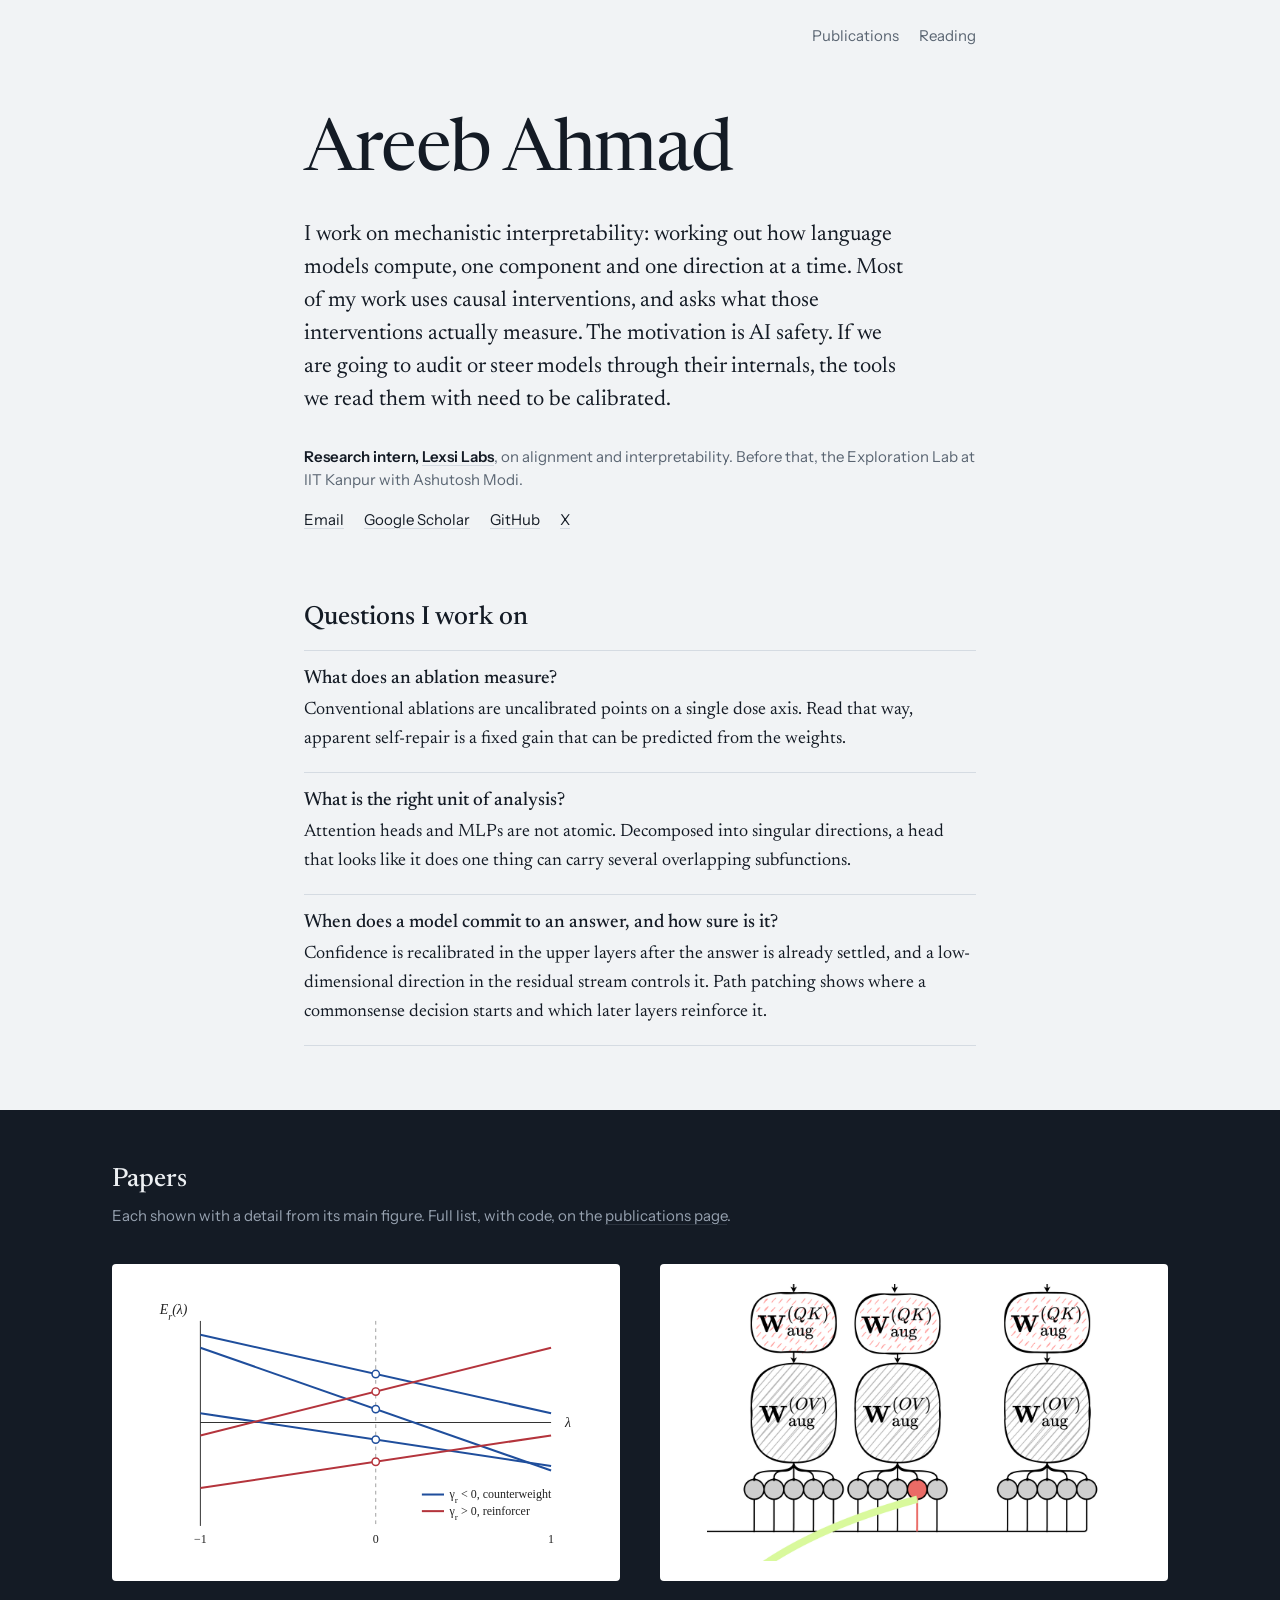
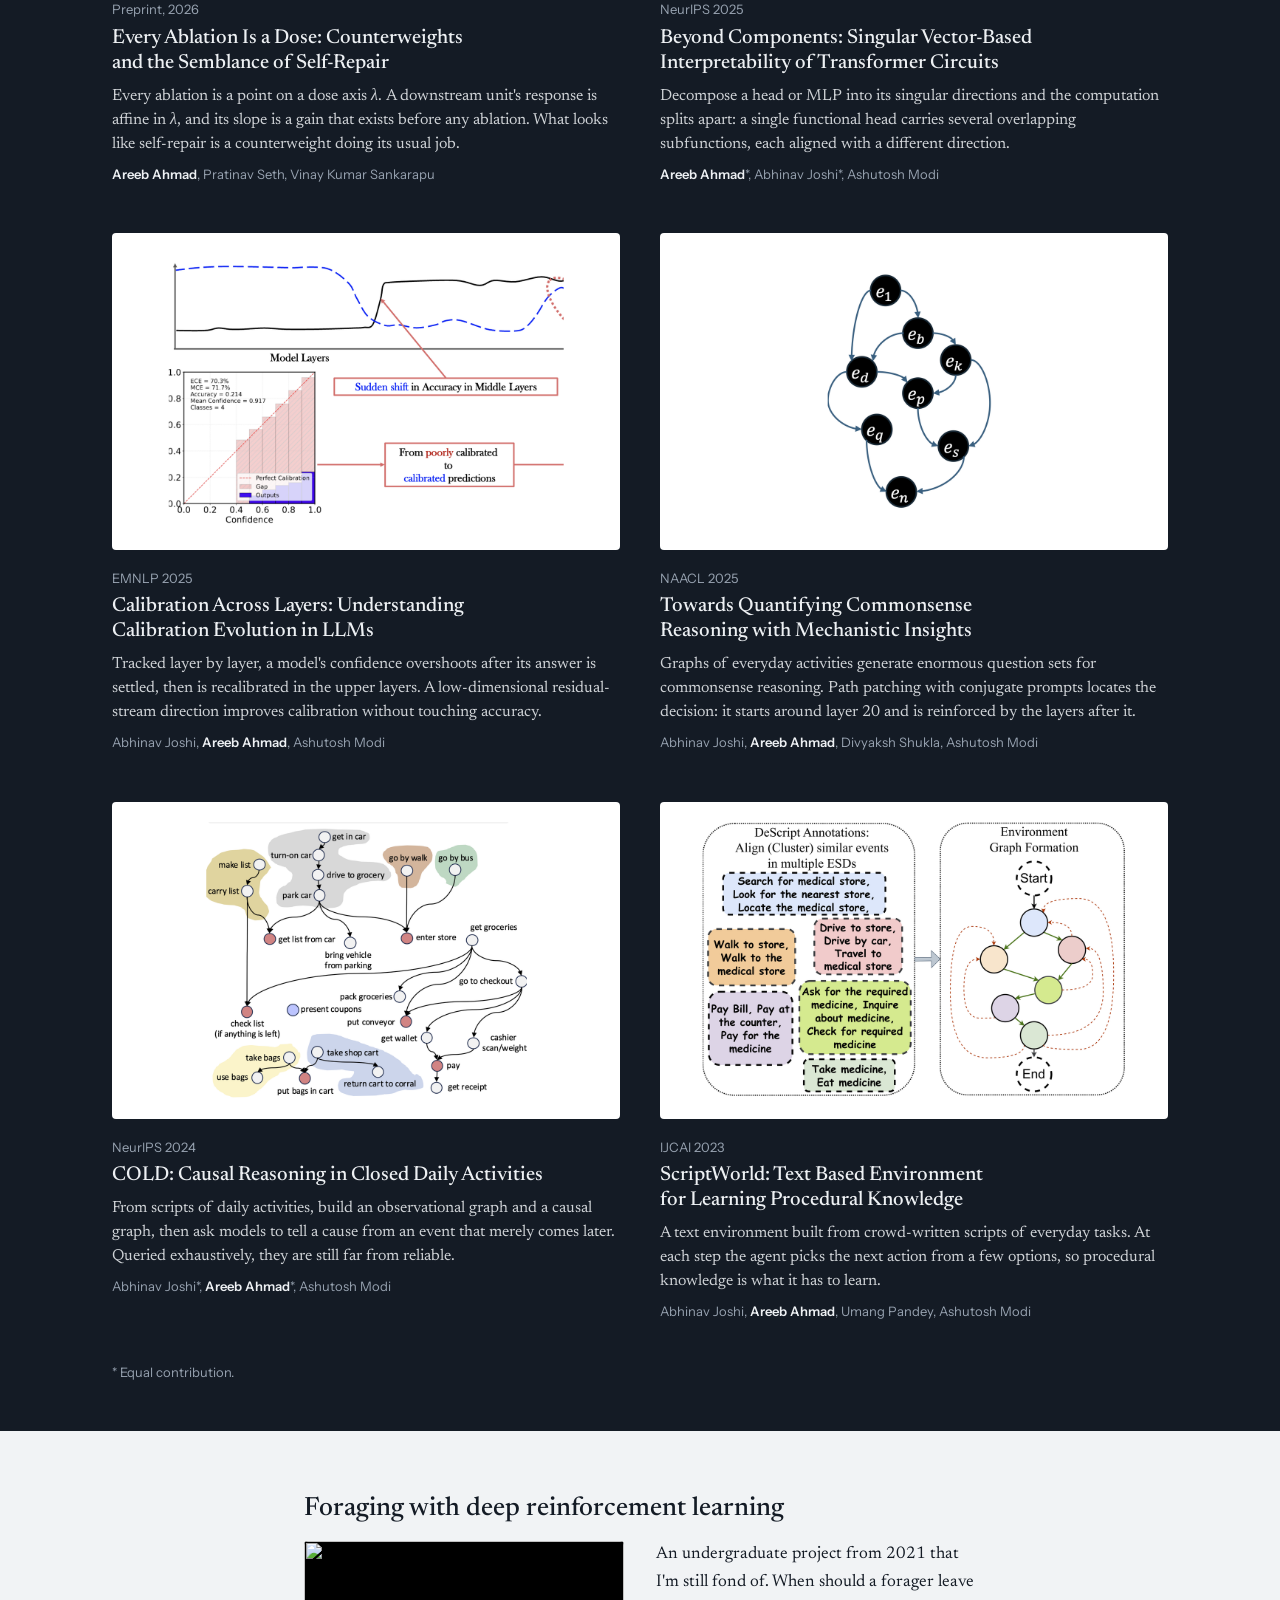
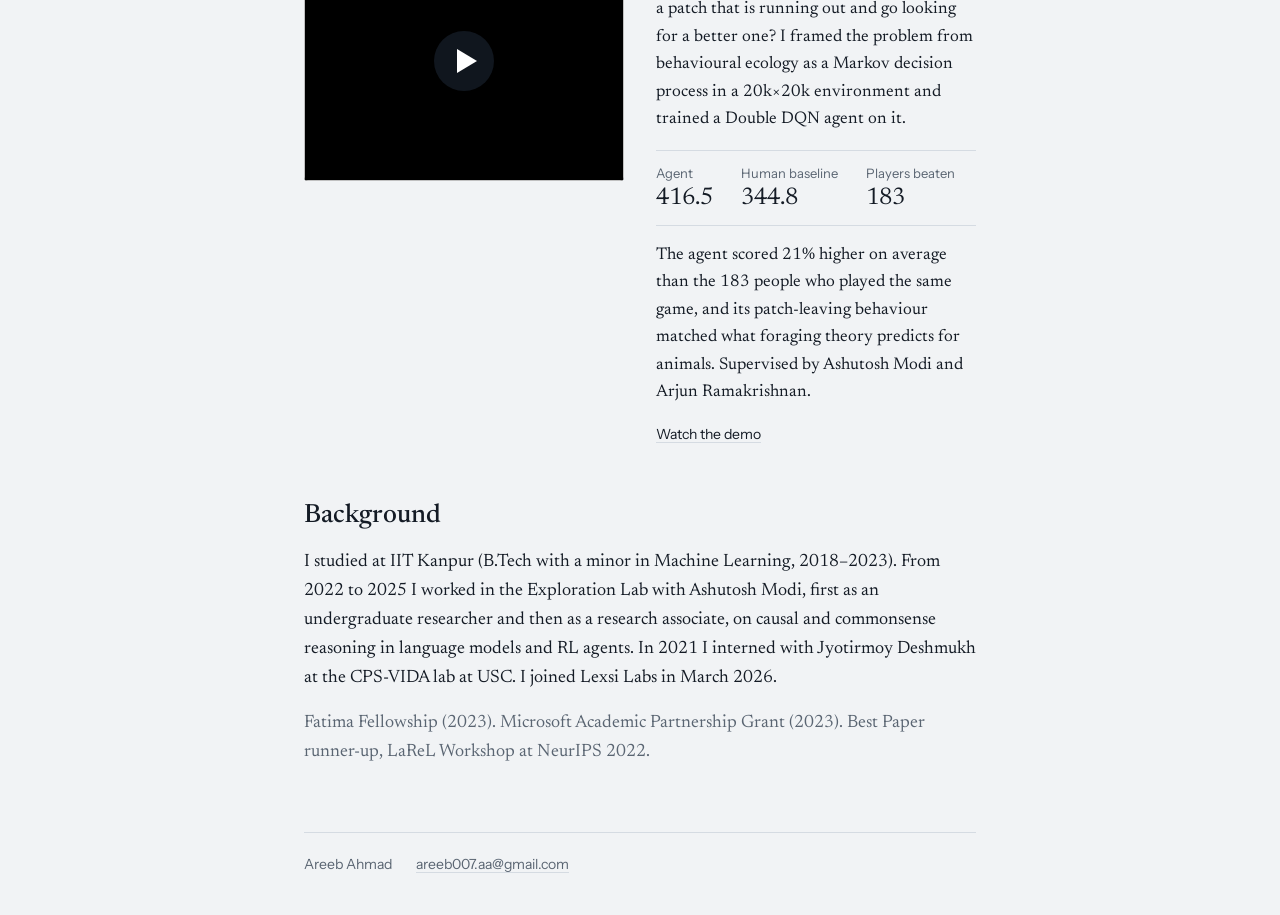
==== commit 41525efc: "Use real paper figures, add foraging section, trim reading list and background - Replace drawn schem" ====
--- a/index.html
+++ b/index.html
@@ -100,12 +100,12 @@
   <section class="papers-band" aria-labelledby="papers">
     <div class="wrap wide">
       <h2 id="papers">Papers</h2>
-      <p class="papers-note">One figure per paper, drawn to show the central idea. Full list, with code, on the <a href="publications.html">publications page</a>.</p>
+      <p class="papers-note">Each shown with a detail from its main figure. Full list, with code, on the <a href="publications.html">publications page</a>.</p>
 
       <ol class="papers" reversed>
         <li>
           <a class="fig" href="https://arxiv.org/abs/2610.02173" tabindex="-1" aria-hidden="true">
-            <img src="figures/dose.svg" alt="" width="400" height="300" loading="lazy">
+            <img src="figures/dose.svg" alt="" width="480" height="300" loading="lazy">
           </a>
           <p class="venue">Preprint, 2026</p>
           <h3><a href="https://arxiv.org/abs/2610.02173">Every Ablation Is a Dose: Counterweights and the Semblance of <span class="nw">Self-Repair</span></a></h3>
@@ -120,7 +120,7 @@
 
         <li>
           <a class="fig" href="https://arxiv.org/abs/2511.20273" tabindex="-1" aria-hidden="true">
-            <img src="figures/beyond.svg" alt="" width="400" height="300" loading="lazy">
+            <img src="figures/beyond.png" alt="" width="1200" height="750" loading="lazy">
           </a>
           <p class="venue">NeurIPS 2025</p>
           <h3><a href="https://arxiv.org/abs/2511.20273">Beyond Components: Singular Vector-Based Interpretability of Transformer Circuits</a></h3>
@@ -134,7 +134,7 @@
 
         <li>
           <a class="fig" href="https://arxiv.org/abs/2511.00280" tabindex="-1" aria-hidden="true">
-            <img src="figures/calibration.svg" alt="" width="400" height="300" loading="lazy">
+            <img src="figures/calibration.png" alt="" width="1200" height="750" loading="lazy">
           </a>
           <p class="venue">EMNLP 2025</p>
           <h3><a href="https://arxiv.org/abs/2511.00280">Calibration Across Layers: Understanding Calibration Evolution in LLMs</a></h3>
@@ -148,7 +148,7 @@
 
         <li>
           <a class="fig" href="https://arxiv.org/abs/2504.10077" tabindex="-1" aria-hidden="true">
-            <img src="figures/commonsense.svg" alt="" width="400" height="300" loading="lazy">
+            <img src="figures/commonsense.png" alt="" width="1200" height="750" loading="lazy">
           </a>
           <p class="venue">NAACL 2025</p>
           <h3><a href="https://arxiv.org/abs/2504.10077">Towards Quantifying Commonsense Reasoning with Mechanistic Insights</a></h3>
@@ -162,7 +162,7 @@
 
         <li>
           <a class="fig" href="https://arxiv.org/abs/2411.19500" tabindex="-1" aria-hidden="true">
-            <img src="figures/cold.svg" alt="" width="400" height="300" loading="lazy">
+            <img src="figures/cold.png" alt="" width="1200" height="750" loading="lazy">
           </a>
           <p class="venue">NeurIPS 2024</p>
           <h3><a href="https://arxiv.org/abs/2411.19500">COLD: Causal Reasoning in Closed Daily Activities</a></h3>
@@ -176,7 +176,7 @@
 
         <li>
           <a class="fig" href="https://arxiv.org/abs/2307.03906" tabindex="-1" aria-hidden="true">
-            <img src="figures/scriptworld.svg" alt="" width="400" height="300" loading="lazy">
+            <img src="figures/scriptworld.png" alt="" width="1200" height="750" loading="lazy">
           </a>
           <p class="venue">IJCAI 2023</p>
           <h3><a href="https://arxiv.org/abs/2307.03906">ScriptWorld: Text Based Environment for Learning Procedural Knowledge</a></h3>
@@ -188,16 +188,46 @@
           <p class="byline">Abhinav Joshi, <span class="me">Areeb Ahmad</span>, Umang Pandey, Ashutosh Modi</p>
         </li>
       </ol>
-      <p class="byline footnote">* Equal contribution. Figures are schematics drawn for this page, not plots from the papers.</p>
+      <p class="byline footnote">* Equal contribution.</p>
     </div>
   </section>
 
   <div class="wrap">
+    <section aria-labelledby="foraging" class="foraging">
+      <h2 id="foraging">Foraging with deep reinforcement learning</h2>
+      <div class="foraging-grid">
+        <a class="video" href="https://www.youtube.com/watch?v=fK6x31qMzqw" id="foraging-video" aria-label="Watch the foraging agent demo on YouTube">
+          <img src="https://img.youtube.com/vi/fK6x31qMzqw/hqdefault.jpg" alt="" width="480" height="360" loading="lazy">
+          <span class="play" aria-hidden="true"></span>
+        </a>
+        <div>
+          <p>
+            An undergraduate project from 2021 that I'm still fond of. When should a
+            forager leave a patch that is running out and go looking for a better one?
+            I framed the problem from behavioural ecology as a Markov decision process
+            in a 20k×20k environment and trained a Double DQN agent on it.
+          </p>
+          <dl class="stats">
+            <div><dt>Agent</dt><dd>416.5</dd></div>
+            <div><dt>Human baseline</dt><dd>344.8</dd></div>
+            <div><dt>Players beaten</dt><dd>183</dd></div>
+          </dl>
+          <p>
+            The agent scored 21% higher on average than the 183 people who played the
+            same game, and its patch-leaving behaviour matched what foraging theory
+            predicts for animals. Supervised by Ashutosh Modi and Arjun Ramakrishnan.
+          </p>
+          <ul class="links">
+            <li><a href="https://www.youtube.com/watch?v=fK6x31qMzqw">Watch the demo</a></li>
+          </ul>
+        </div>
+      </div>
+    </section>
+
     <section aria-labelledby="background" class="background">
       <h2 id="background">Background</h2>
       <p>
-        I studied at IIT Kanpur (B.Tech in Civil Engineering with a minor in Machine
-        Learning, 2018–2023). From 2022 to 2025 I worked in the Exploration Lab with
+        I studied at IIT Kanpur (B.Tech with a minor in Machine Learning, 2018–2023). From 2022 to 2025 I worked in the Exploration Lab with
         Ashutosh Modi, first as an undergraduate researcher and then as a research
         associate, on causal and commonsense reasoning in language models and RL
         agents. In 2021 I interned with Jyotirmoy Deshmukh at the CPS-VIDA lab at USC.
@@ -214,5 +244,21 @@
       <a href="mailto:areeb007.aa@gmail.com">areeb007.aa@gmail.com</a>
     </footer>
   </div>
+  <script>
+    (function () {
+      var a = document.getElementById('foraging-video');
+      if (!a) return;
+      a.addEventListener('click', function (e) {
+        e.preventDefault();
+        var f = document.createElement('iframe');
+        f.src = 'https://www.youtube-nocookie.com/embed/fK6x31qMzqw?autoplay=1';
+        f.title = 'Foraging agent demo';
+        f.allow = 'autoplay; encrypted-media; picture-in-picture';
+        f.allowFullscreen = true;
+        a.replaceWith(f);
+        f.className = 'video';
+      });
+    })();
+  </script>
 </body>
 </html>
--- a/style.css
+++ b/style.css
@@ -13,7 +13,7 @@
   --band-ink: #edf0f3;
   --band-muted: #97a2b0;
   --band-rule: #2a323d;
-  --band-tile: #e6eaef;
+  --band-tile: #ffffff;
 
   --link: #2c66ae;
   --focus: #2c66ae;
@@ -39,7 +39,7 @@
     --band-ink: #e4e8ed;
     --band-muted: #8f9aa8;
     --band-rule: #232a34;
-    --band-tile: #1a2029;
+    --band-tile: #ffffff;
 
     --link: #74a6e2;
     --focus: #74a6e2;
@@ -185,7 +185,8 @@
   font-size: 0.9375rem;
 }
 
-main > section, .background { padding-top: 3.5rem; }
+main > section, .foraging, .background { padding-top: 3.5rem; }
+.foraging { padding-top: 4rem; }
 
 /* ---------- questions ---------- */
 
@@ -216,19 +217,20 @@
 
 .papers {
   display: grid;
-  grid-template-columns: repeat(3, minmax(0, 1fr));
-  gap: 2.75rem 2.25rem;
+  grid-template-columns: repeat(2, minmax(0, 1fr));
+  gap: 3rem 2.5rem;
   margin: 0;
   padding: 0;
   list-style: none;
 }
 .papers .fig {
   display: block;
-  aspect-ratio: 4 / 3;
+  aspect-ratio: 16 / 10;
   background: var(--band-tile);
   border-radius: 4px;
   overflow: hidden;
-  margin-bottom: 1rem;
+  margin-bottom: 1.1rem;
+  padding: 4%;
 }
 .papers .fig img {
   display: block;
@@ -270,11 +272,72 @@
   margin: 2.5rem 0 0;
 }
 
-@media (max-width: 64rem) {
-  .papers { grid-template-columns: repeat(2, minmax(0, 1fr)); }
-}
 @media (max-width: 40rem) {
   .papers { grid-template-columns: 1fr; gap: 2.5rem; }
+}
+
+/* ---------- foraging project ---------- */
+
+.foraging-grid {
+  display: grid;
+  grid-template-columns: minmax(0, 1fr) minmax(0, 1fr);
+  gap: 2rem;
+  align-items: start;
+}
+.foraging-grid p { font-size: 1.0625rem; }
+.video {
+  position: relative;
+  display: block;
+  aspect-ratio: 4 / 3;
+  width: 100%;
+  background: #000;
+  border-radius: 4px;
+  overflow: hidden;
+  border: 0;
+}
+.video img { display: block; width: 100%; height: 100%; object-fit: cover; }
+.video .play {
+  position: absolute;
+  left: 50%; top: 50%;
+  width: 3.75rem; height: 3.75rem;
+  margin: -1.875rem 0 0 -1.875rem;
+  border-radius: 50%;
+  background: rgba(20, 27, 37, 0.82);
+}
+.video .play::after {
+  content: "";
+  position: absolute;
+  left: 1.45rem; top: 1.1rem;
+  border-style: solid;
+  border-width: 0.78rem 0 0.78rem 1.25rem;
+  border-color: transparent transparent transparent #fff;
+}
+.video:hover .play { background: rgba(20, 27, 37, 0.95); }
+
+.stats {
+  display: flex;
+  gap: 1.75rem;
+  margin: 0 0 1rem;
+  padding: 0.75rem 0;
+  border-top: 1px solid var(--rule);
+  border-bottom: 1px solid var(--rule);
+}
+.stats > div { margin: 0; }
+.stats dt {
+  font-family: var(--sans);
+  font-size: 0.8125rem;
+  color: var(--muted);
+}
+.stats dd {
+  margin: 0;
+  font-size: 1.5rem;
+  line-height: 1.2;
+  font-variant-numeric: tabular-nums;
+  font-variation-settings: "opsz" 30;
+}
+
+@media (max-width: 40rem) {
+  .foraging-grid { grid-template-columns: 1fr; }
 }
 
 /* ---------- publication lists ---------- */
@@ -301,15 +364,16 @@
 .pubs { margin: 0; padding: 0; list-style: none; }
 .pubs > li {
   display: grid;
-  grid-template-columns: 7.5rem 1fr;
+  grid-template-columns: 8.5rem 1fr;
   column-gap: 1.5rem;
   padding: 1.1rem 0;
   border-top: 1px solid var(--rule);
 }
 .pubs .thumb {
   display: block;
-  aspect-ratio: 4 / 3;
-  background: var(--tile);
+  aspect-ratio: 16 / 10;
+  background: #fff;
+  padding: 3%;
   border-radius: 3px;
   overflow: hidden;
   align-self: start;
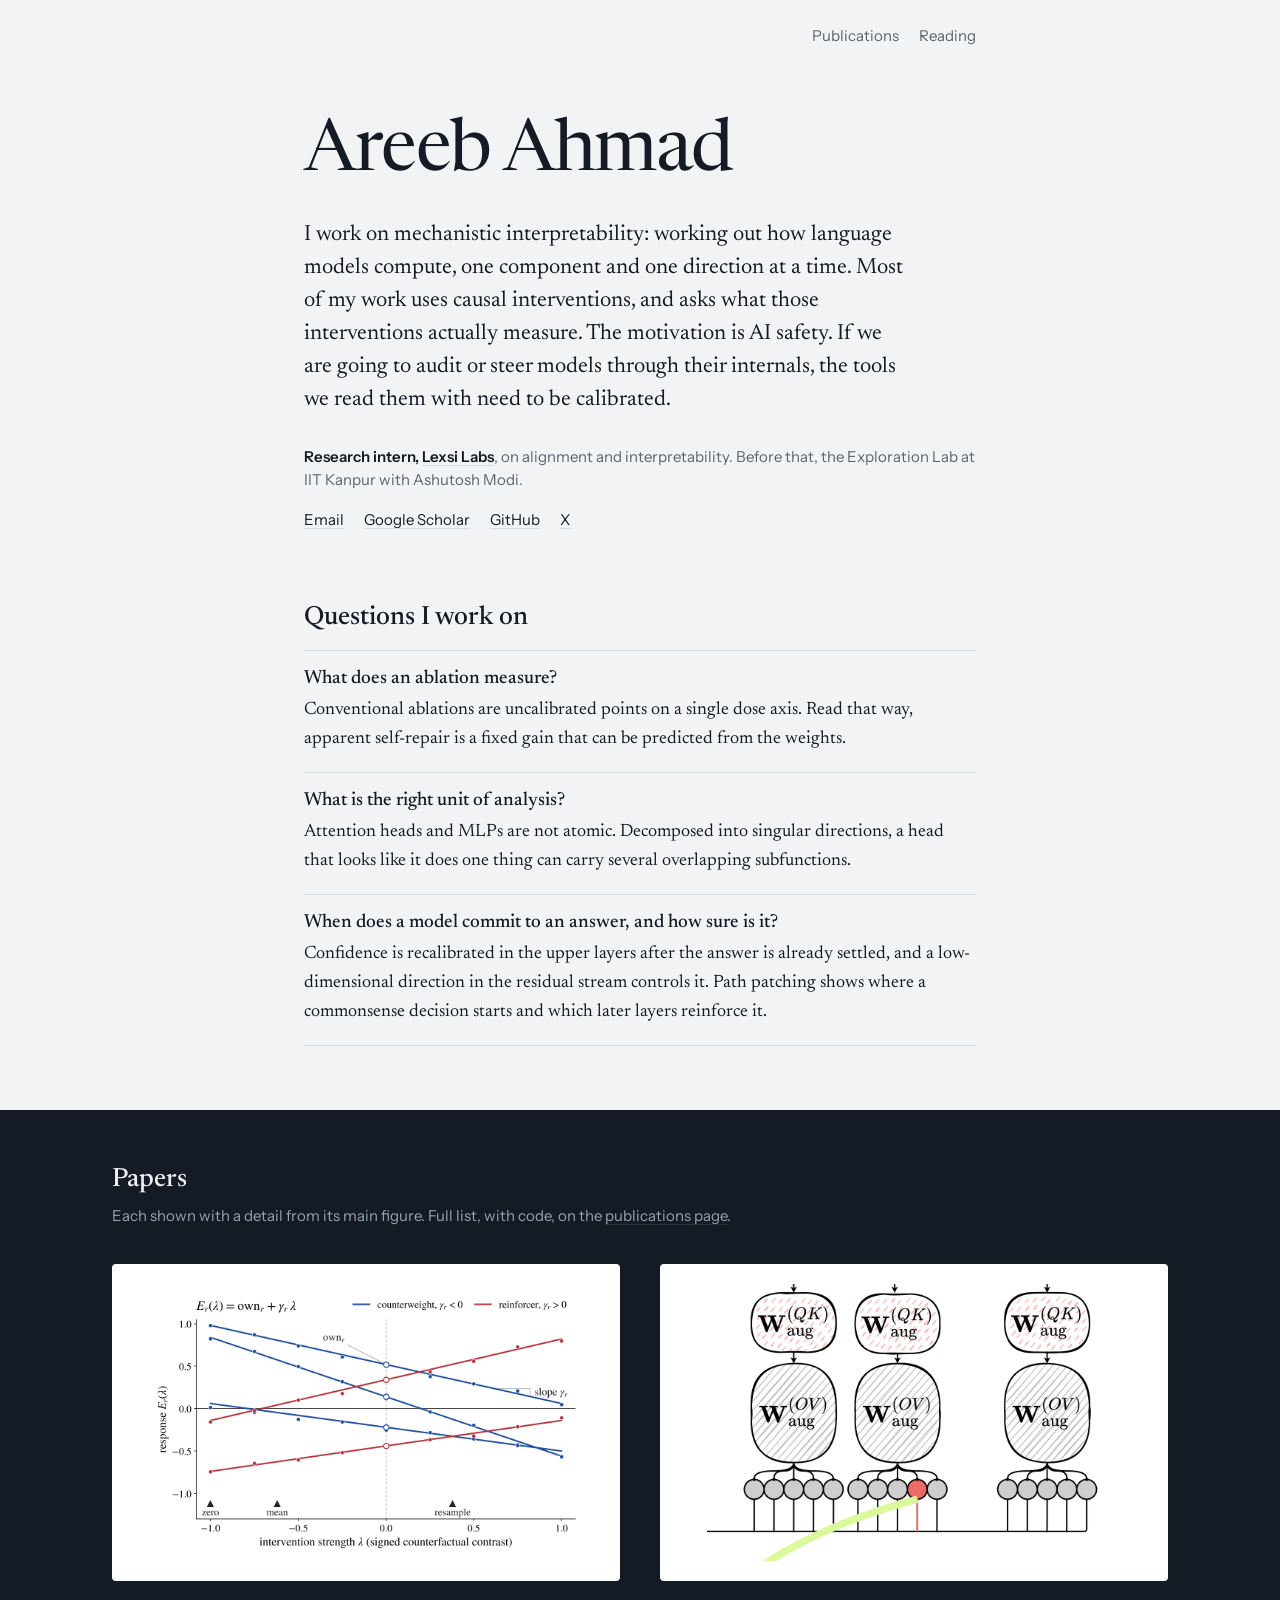
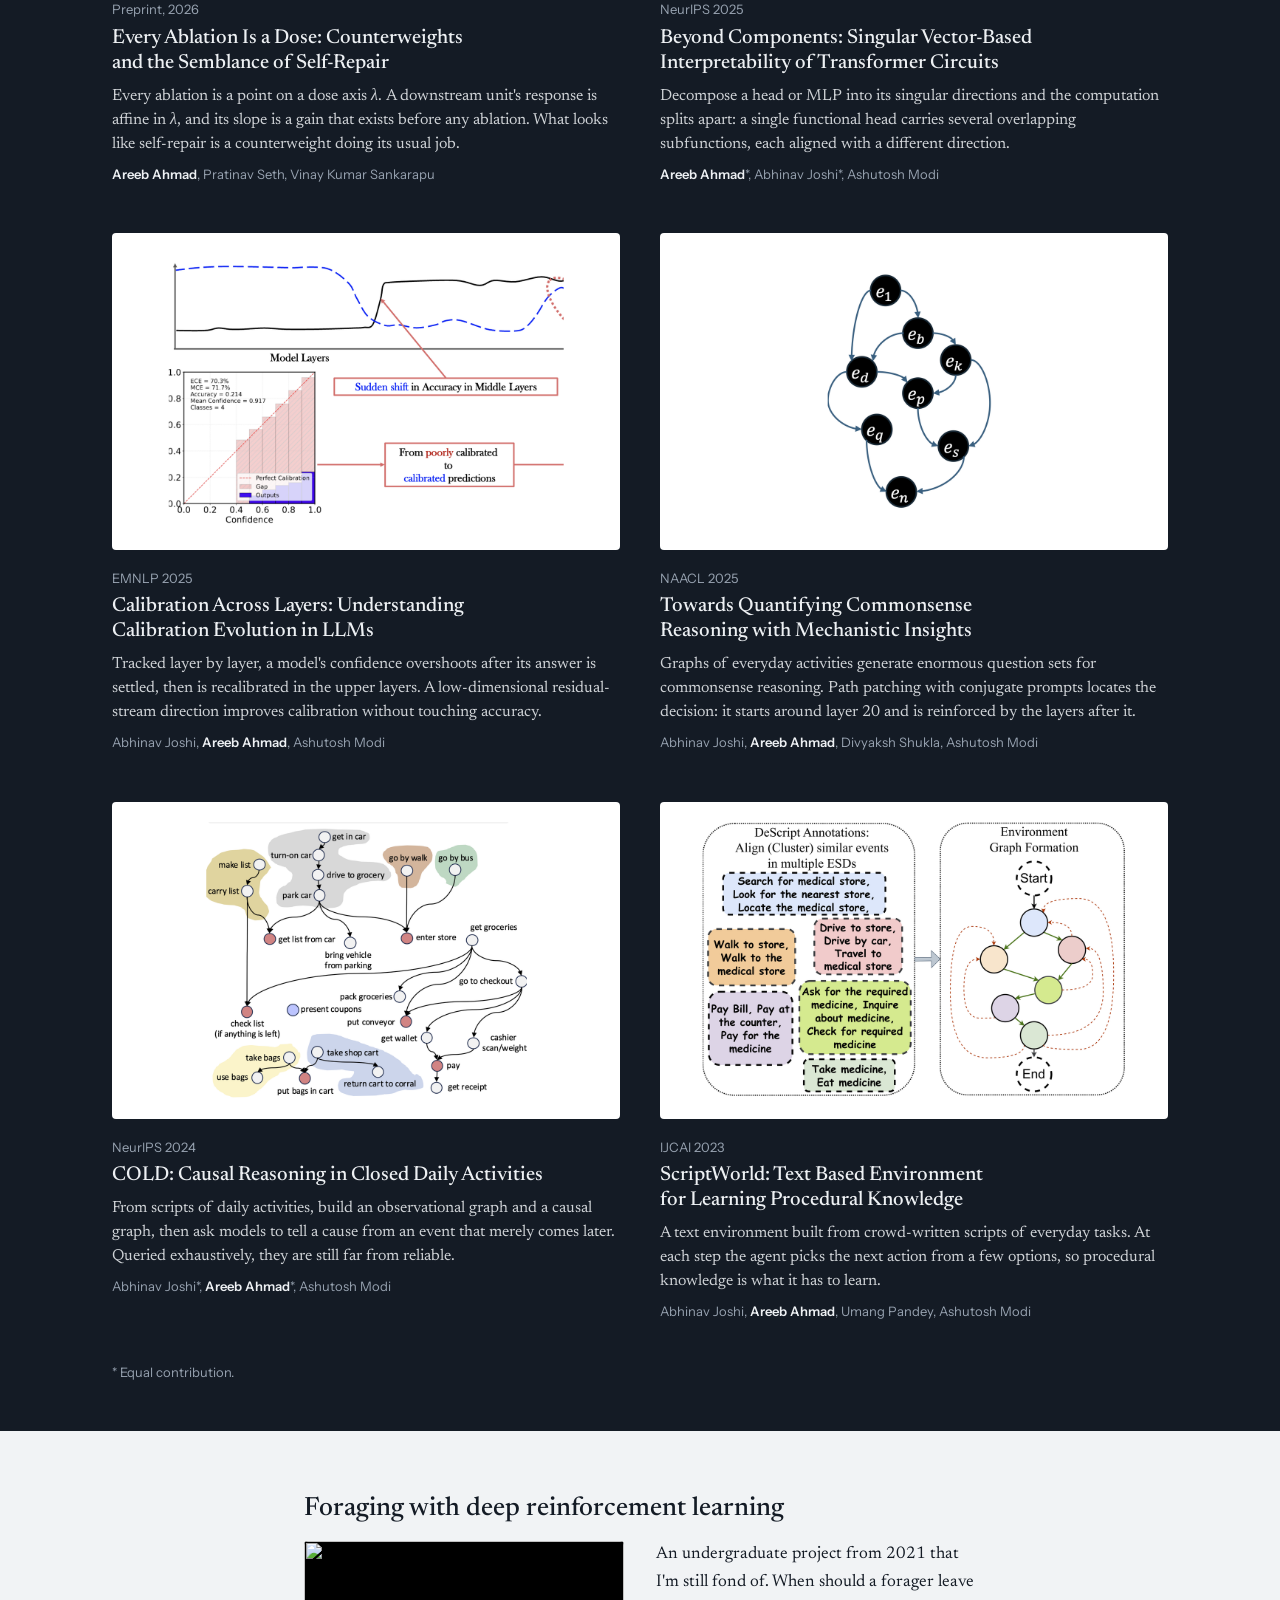
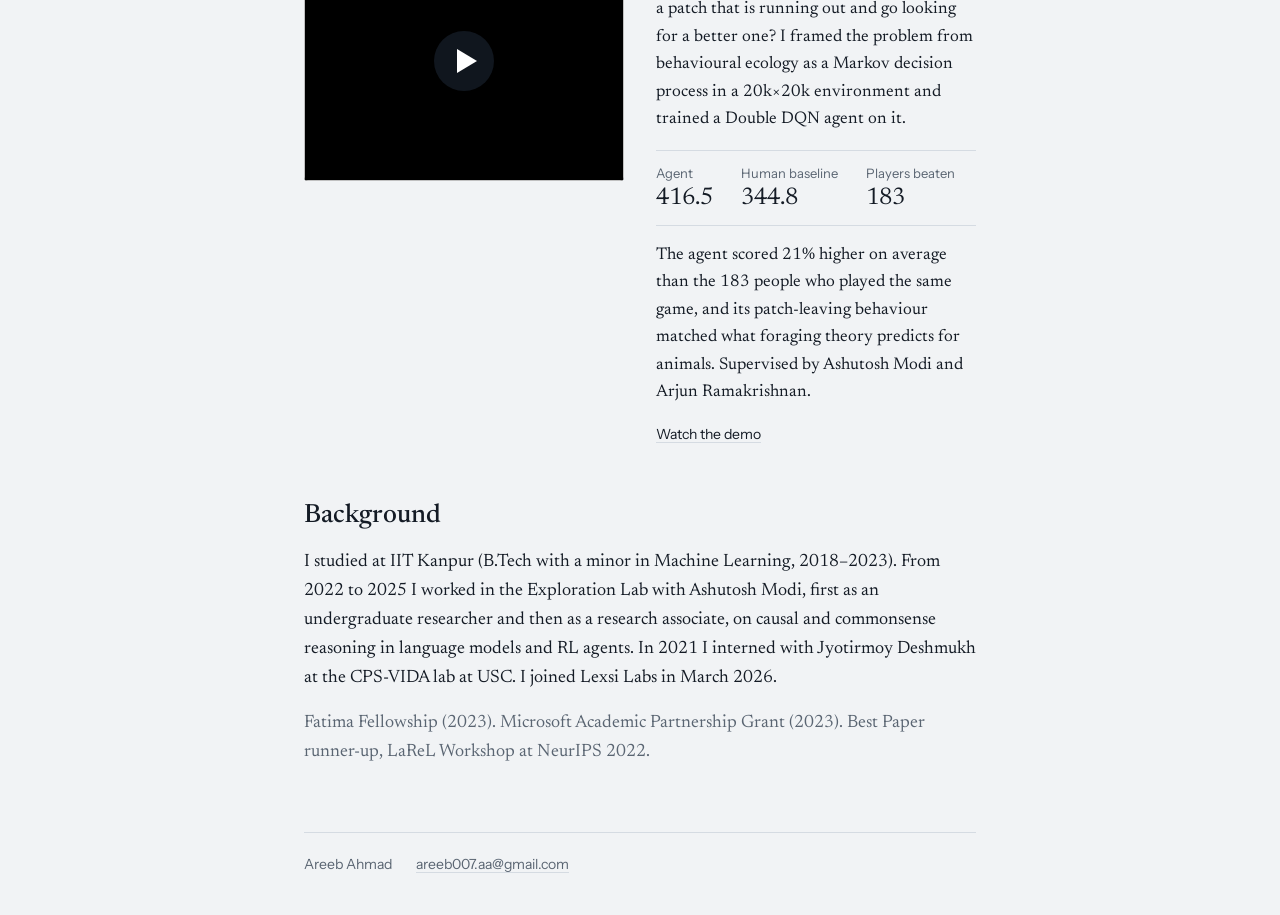
==== commit fc2e293b: "Render the ablation-paper figure as a proper plot Replace the hand-drawn SVG with a matplotlib figur" ====
--- a/index.html
+++ b/index.html
@@ -105,7 +105,7 @@
       <ol class="papers" reversed>
         <li>
           <a class="fig" href="https://arxiv.org/abs/2610.02173" tabindex="-1" aria-hidden="true">
-            <img src="figures/dose.svg" alt="" width="480" height="300" loading="lazy">
+            <img src="figures/dose.png" alt="" width="1200" height="750" loading="lazy">
           </a>
           <p class="venue">Preprint, 2026</p>
           <h3><a href="https://arxiv.org/abs/2610.02173">Every Ablation Is a Dose: Counterweights and the Semblance of <span class="nw">Self-Repair</span></a></h3>
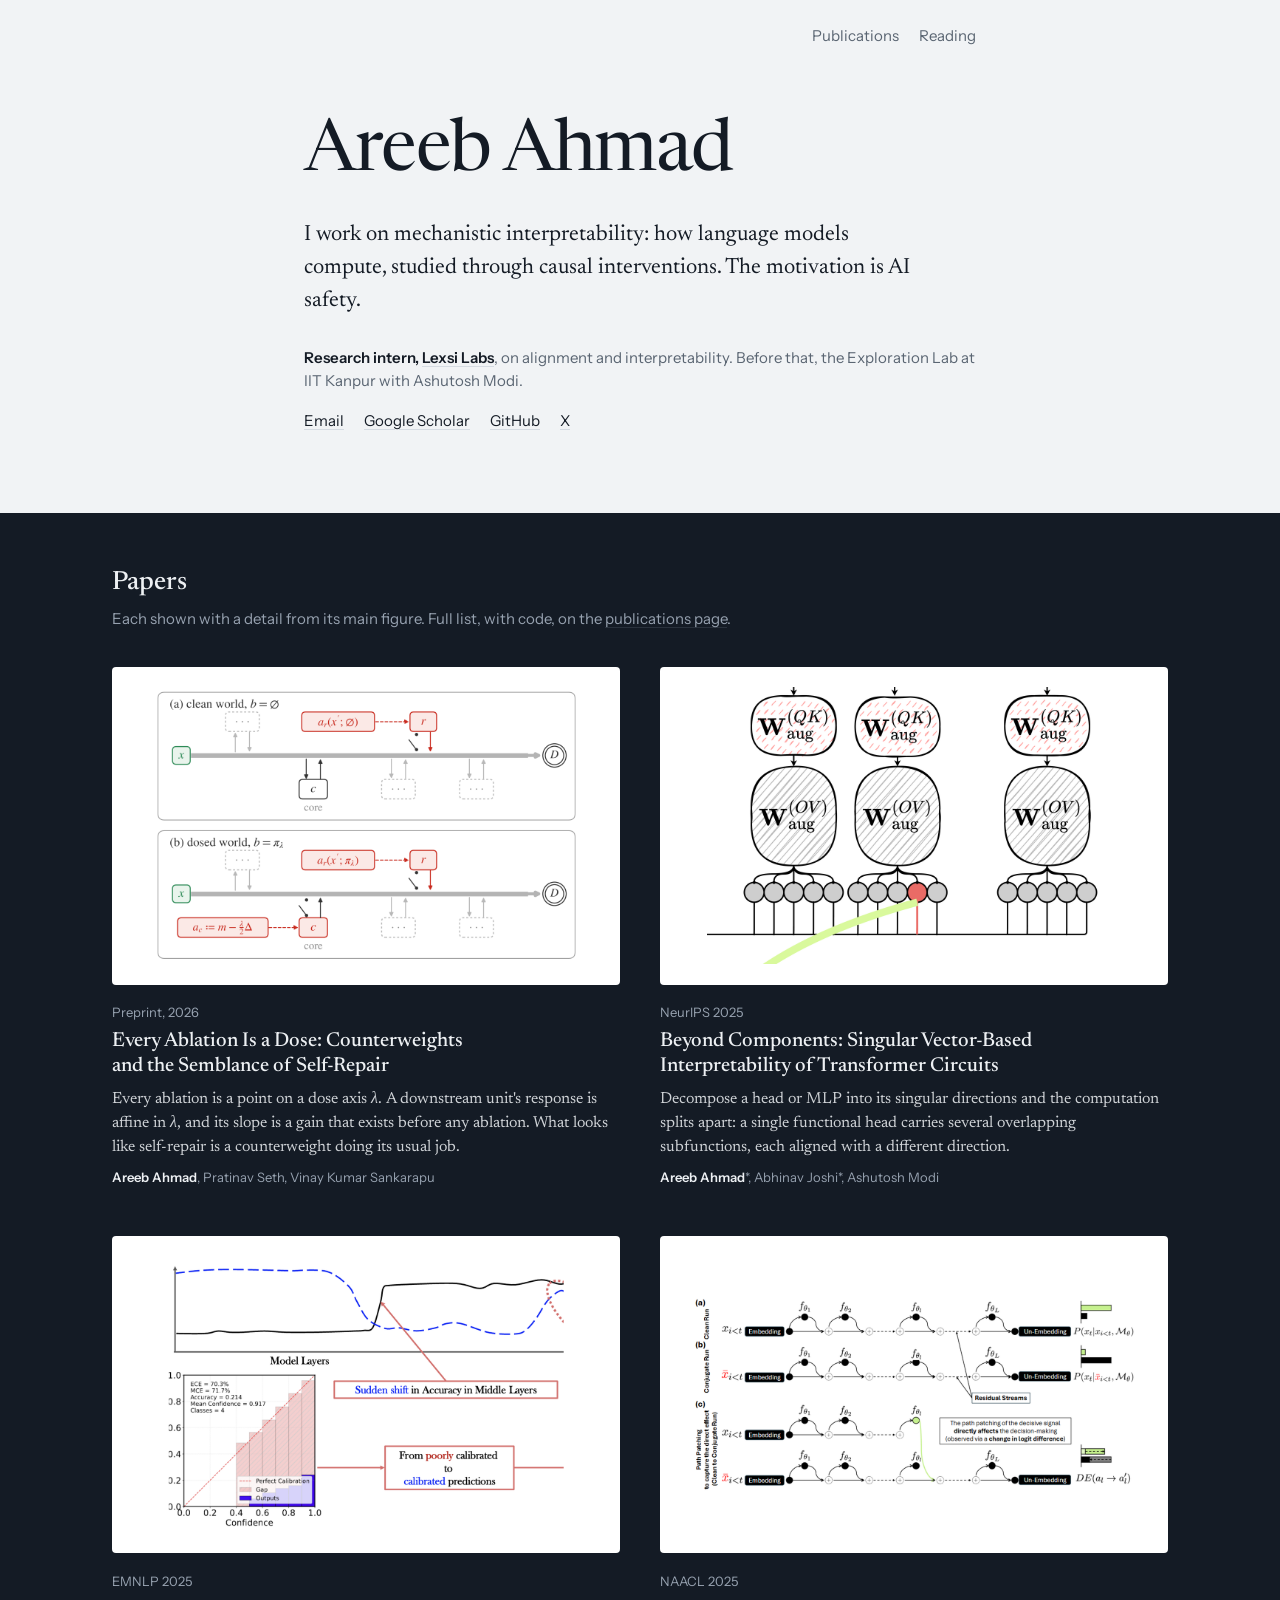
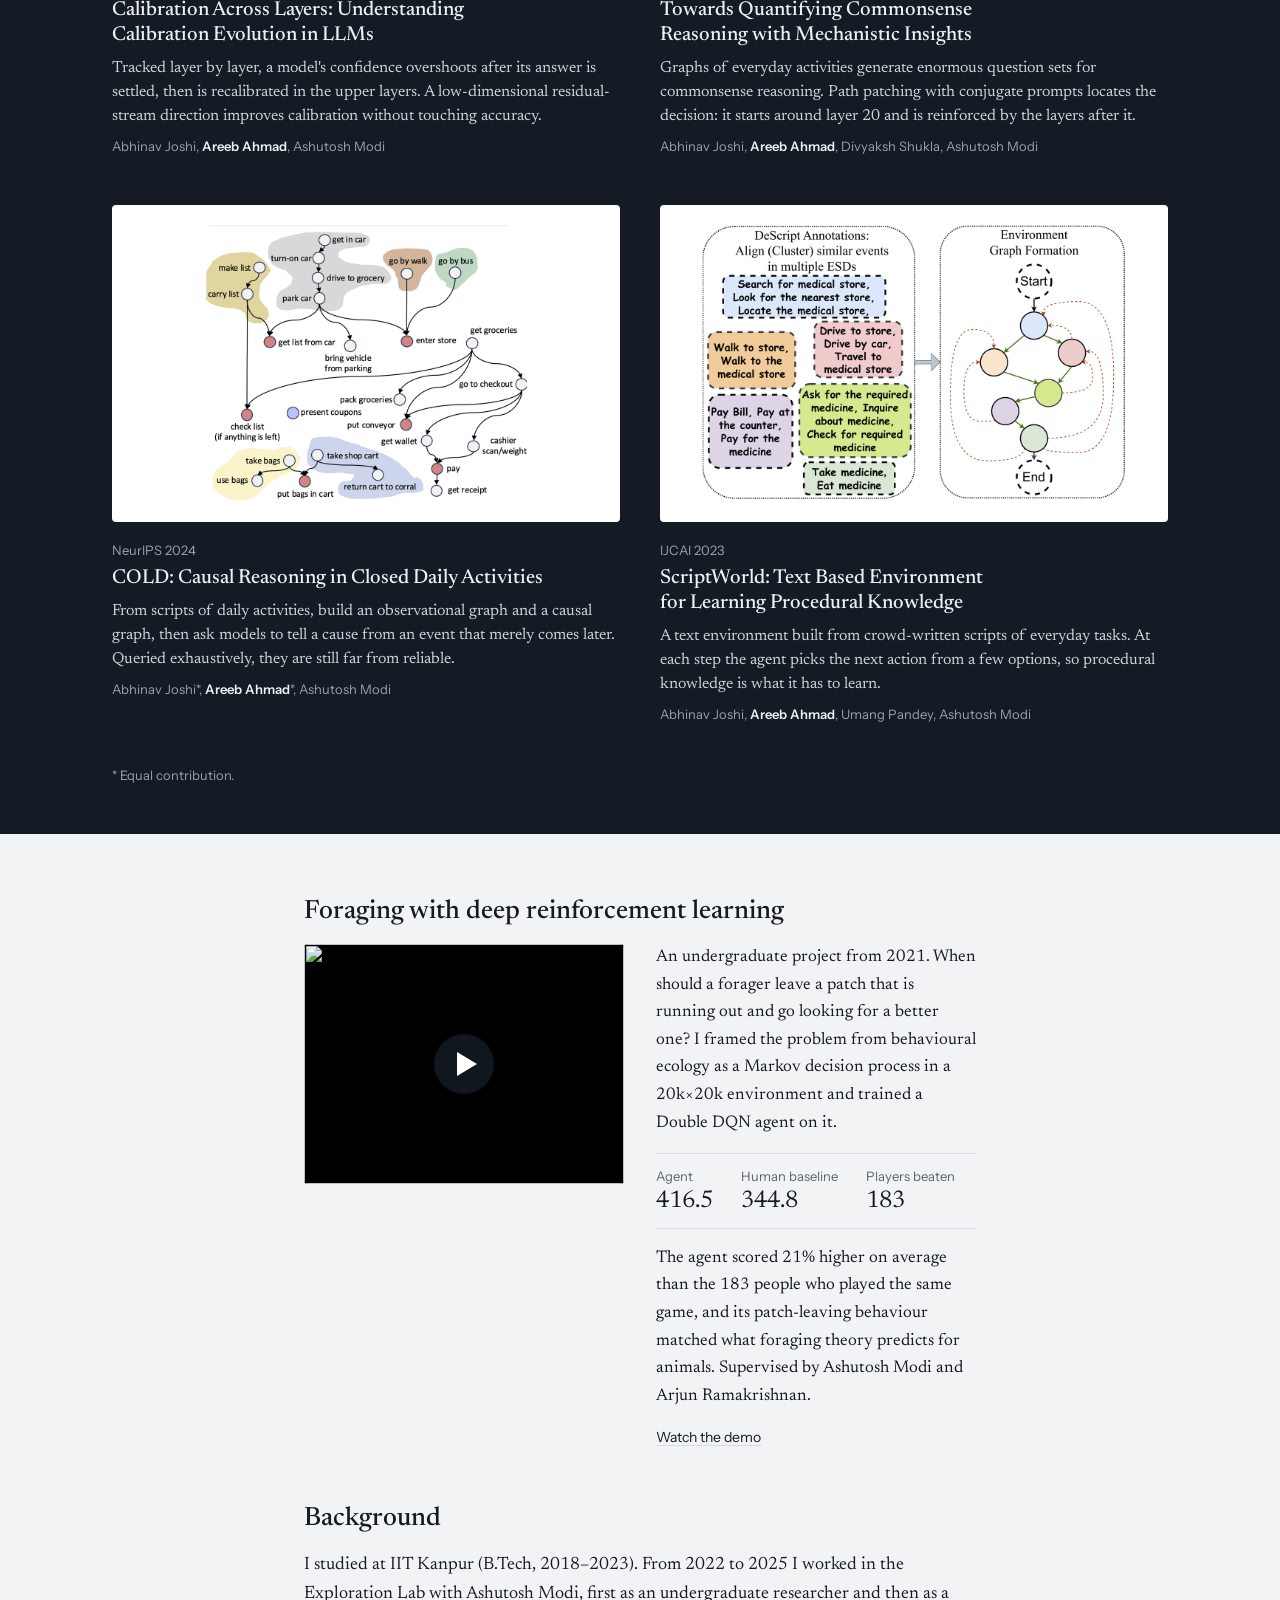
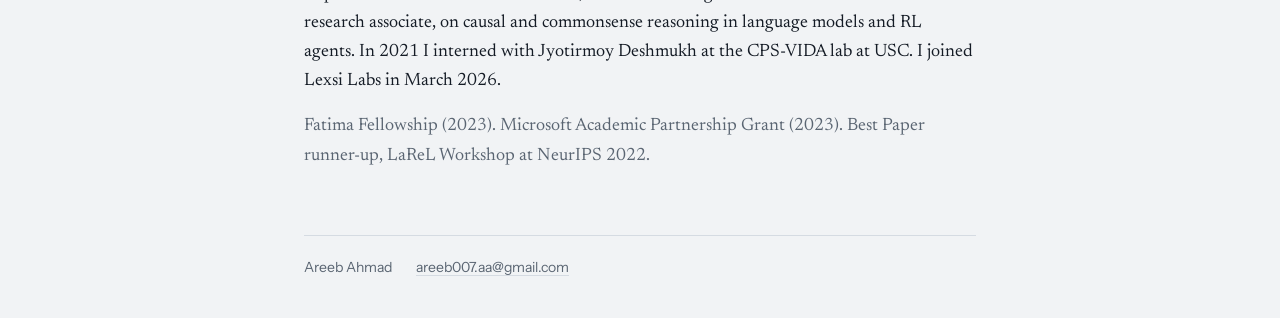
==== commit 392f6f16: "Shorten the research statement, drop the questions section, use the path-patching figure - Lead cut " ====
--- a/index.html
+++ b/index.html
@@ -45,11 +45,8 @@
       <header class="intro">
         <h1>Areeb Ahmad</h1>
         <p class="lead">
-          I work on mechanistic interpretability: working out how language models
-          compute, one component and one direction at a time. Most of my work uses
-          causal interventions, and asks what those interventions actually measure.
-          The motivation is AI safety. If we are going to audit or steer models
-          through their internals, the tools we read them with need to be calibrated.
+          I work on mechanistic interpretability: how language models compute,
+          studied through causal interventions. The motivation is AI safety.
         </p>
         <p class="position">
           <strong>Research intern, <a href="https://www.lexsi.ai">Lexsi Labs</a></strong>,
@@ -64,36 +61,6 @@
         </ul>
       </header>
 
-      <section aria-labelledby="questions">
-        <h2 id="questions">Questions I work on</h2>
-        <ul class="questions">
-          <li>
-            <h3>What does an ablation measure?</h3>
-            <p>
-              Conventional ablations are uncalibrated points on a single dose axis.
-              Read that way, apparent self-repair is a fixed gain that can be
-              predicted from the weights.
-            </p>
-          </li>
-          <li>
-            <h3>What is the right unit of analysis?</h3>
-            <p>
-              Attention heads and MLPs are not atomic. Decomposed into singular
-              directions, a head that looks like it does one thing can carry several
-              overlapping subfunctions.
-            </p>
-          </li>
-          <li>
-            <h3>When does a model commit to an answer, and how sure is it?</h3>
-            <p>
-              Confidence is recalibrated in the upper layers after the answer is
-              already settled, and a low-dimensional direction in the residual stream
-              controls it. Path patching shows where a commonsense decision starts and
-              which later layers reinforce it.
-            </p>
-          </li>
-        </ul>
-      </section>
     </main>
   </div>
 
@@ -202,7 +169,7 @@
         </a>
         <div>
           <p>
-            An undergraduate project from 2021 that I'm still fond of. When should a
+            An undergraduate project from 2021. When should a
             forager leave a patch that is running out and go looking for a better one?
             I framed the problem from behavioural ecology as a Markov decision process
             in a 20k×20k environment and trained a Double DQN agent on it.
@@ -227,7 +194,7 @@
     <section aria-labelledby="background" class="background">
       <h2 id="background">Background</h2>
       <p>
-        I studied at IIT Kanpur (B.Tech with a minor in Machine Learning, 2018–2023). From 2022 to 2025 I worked in the Exploration Lab with
+        I studied at IIT Kanpur (B.Tech, 2018–2023). From 2022 to 2025 I worked in the Exploration Lab with
         Ashutosh Modi, first as an undergraduate researcher and then as a research
         associate, on causal and commonsense reasoning in language models and RL
         agents. In 2021 I interned with Jyotirmoy Deshmukh at the CPS-VIDA lab at USC.
--- a/style.css
+++ b/style.css
@@ -187,14 +187,6 @@
 
 main > section, .foraging, .background { padding-top: 3.5rem; }
 .foraging { padding-top: 4rem; }
-
-/* ---------- questions ---------- */
-
-.questions { margin: 0; padding: 0; list-style: none; }
-.questions li { padding: 1.1rem 0; border-top: 1px solid var(--rule); }
-.questions li:last-child { border-bottom: 1px solid var(--rule); }
-.questions h3 { margin-bottom: 0.35rem; }
-.questions p { margin: 0; }
 
 /* ---------- papers plate ---------- */
 
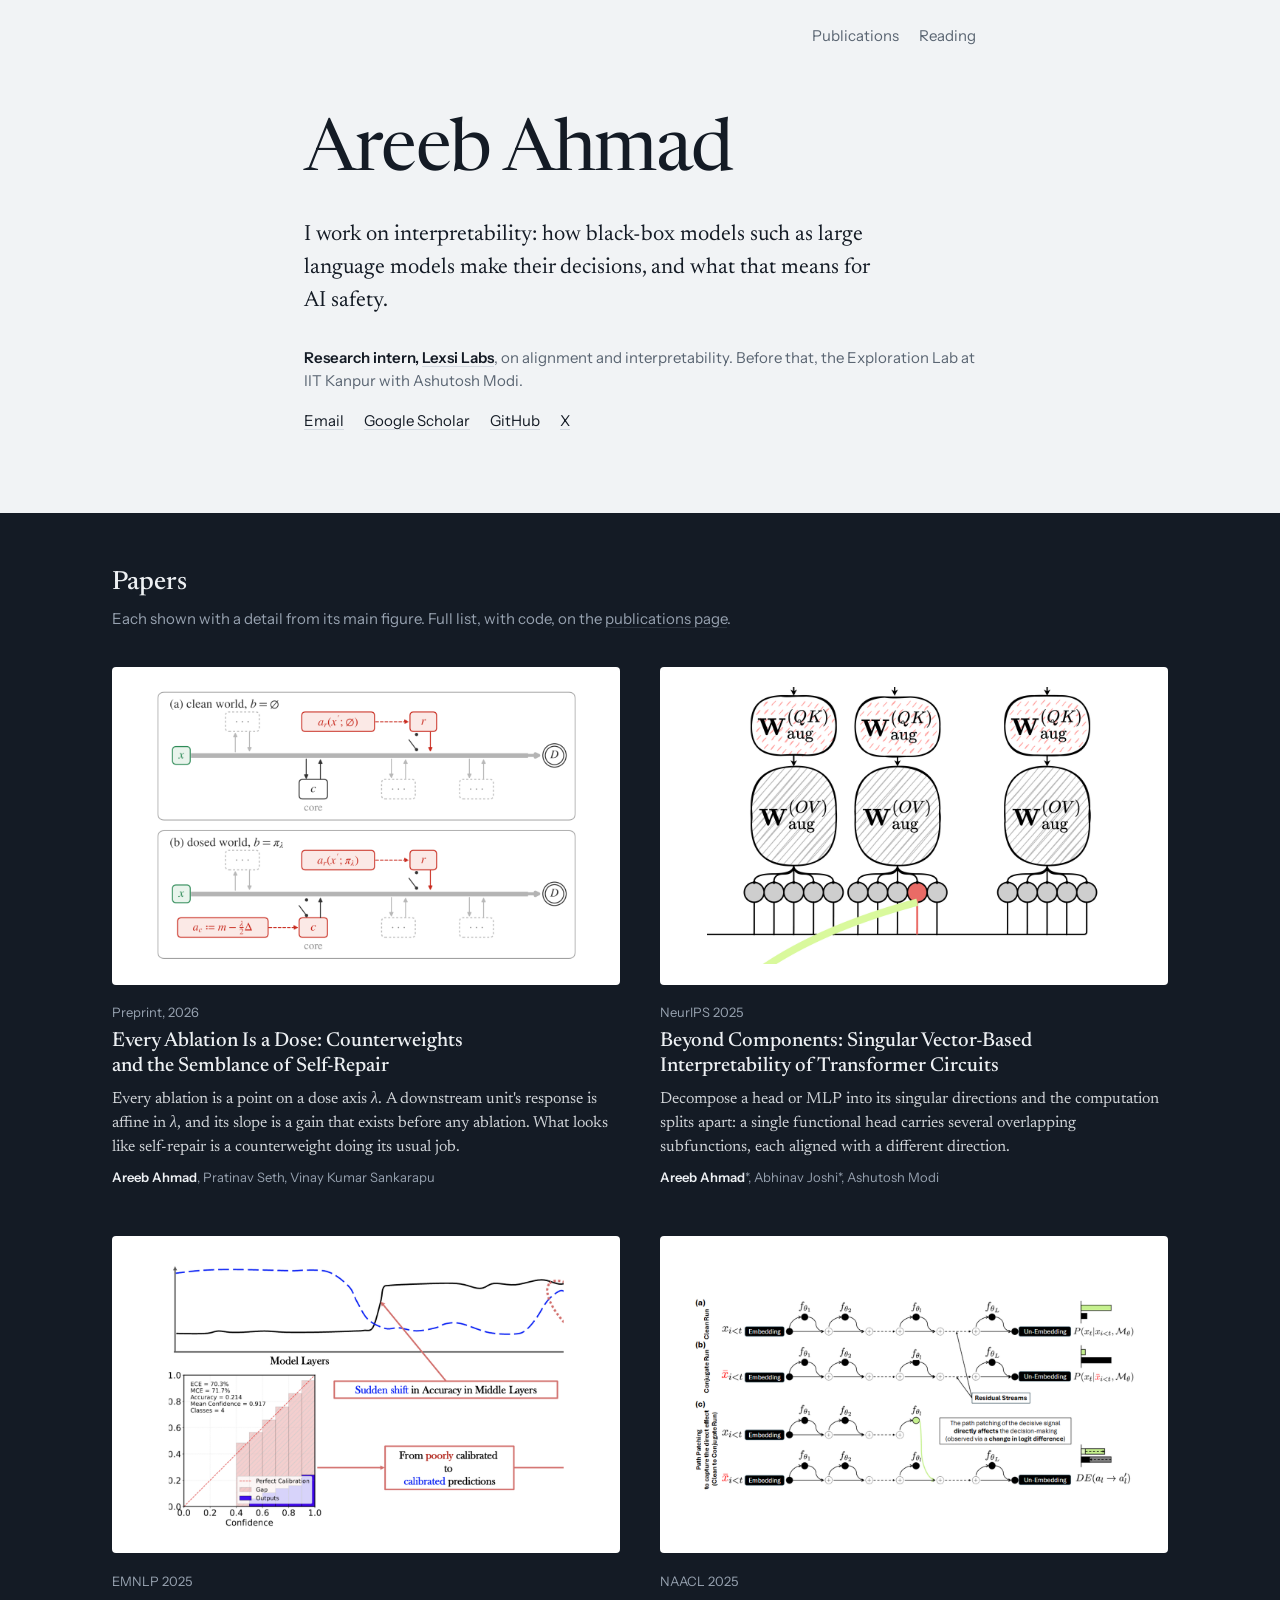
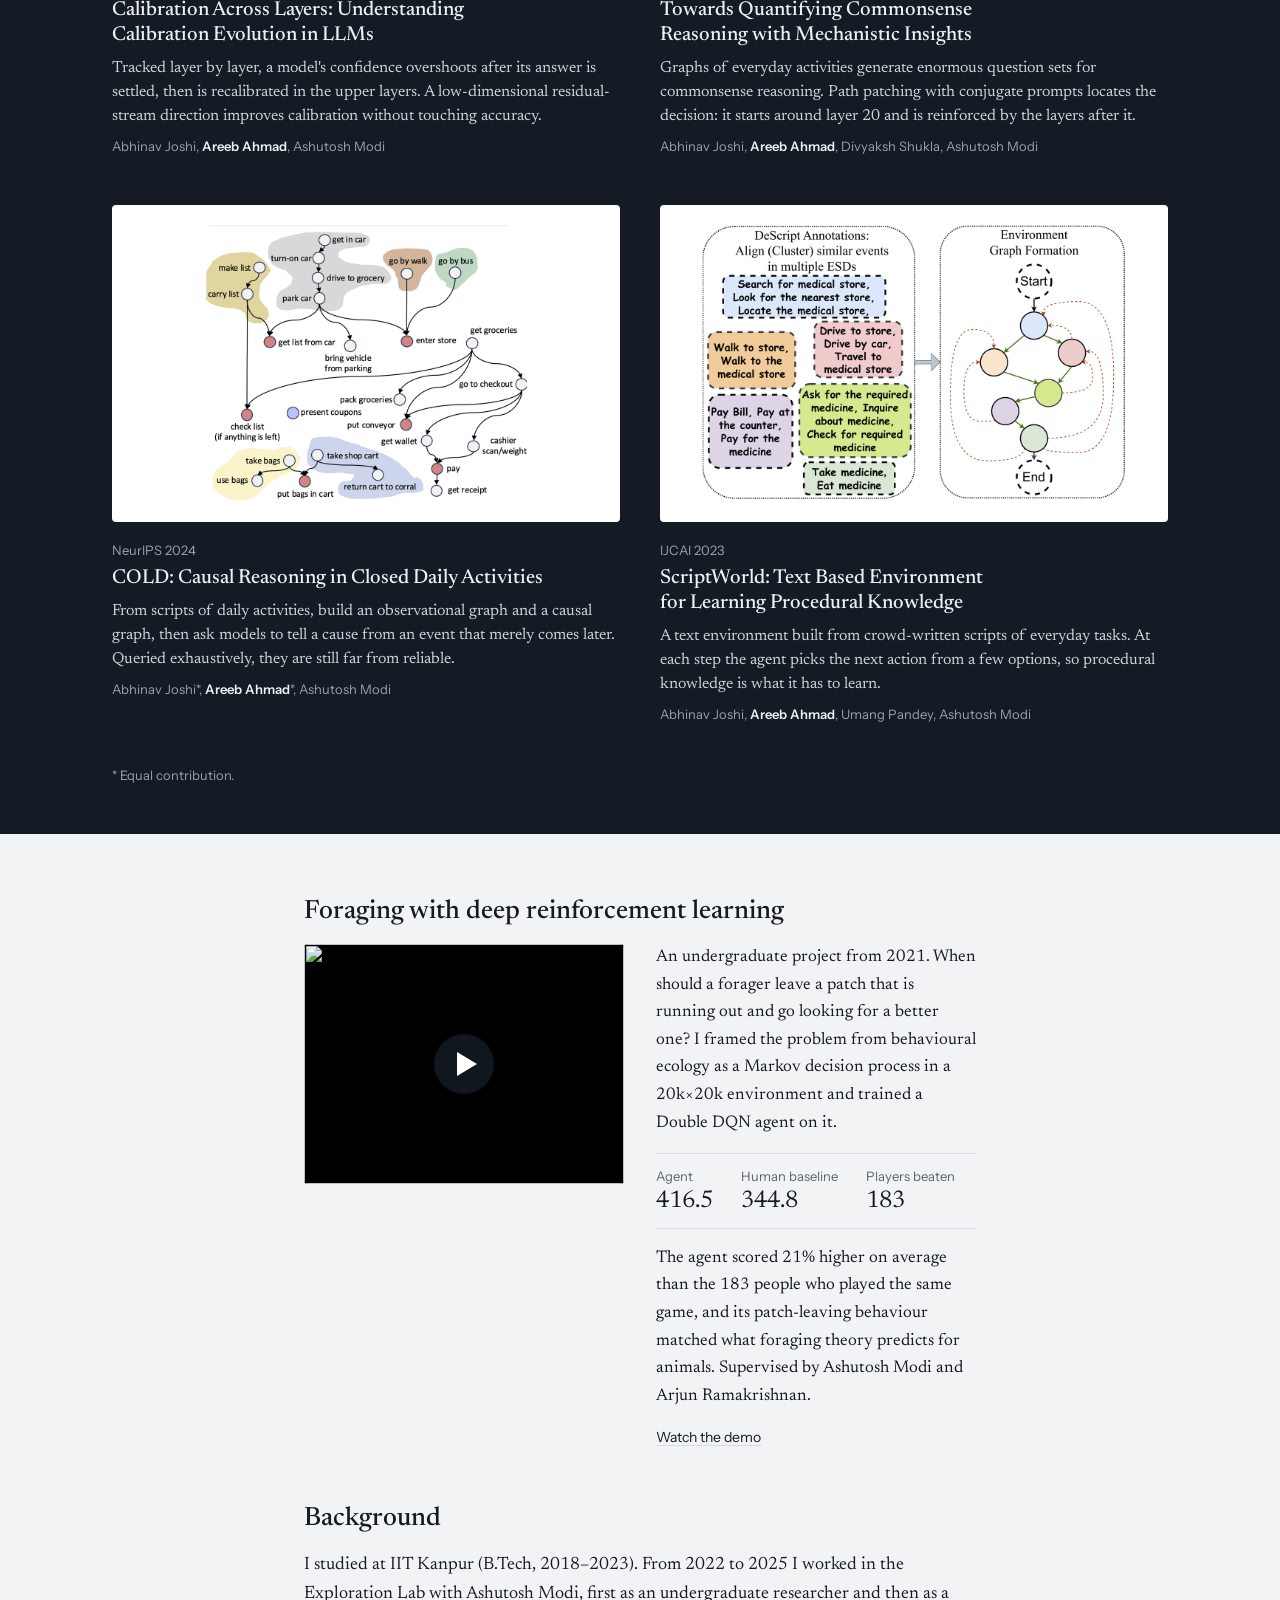
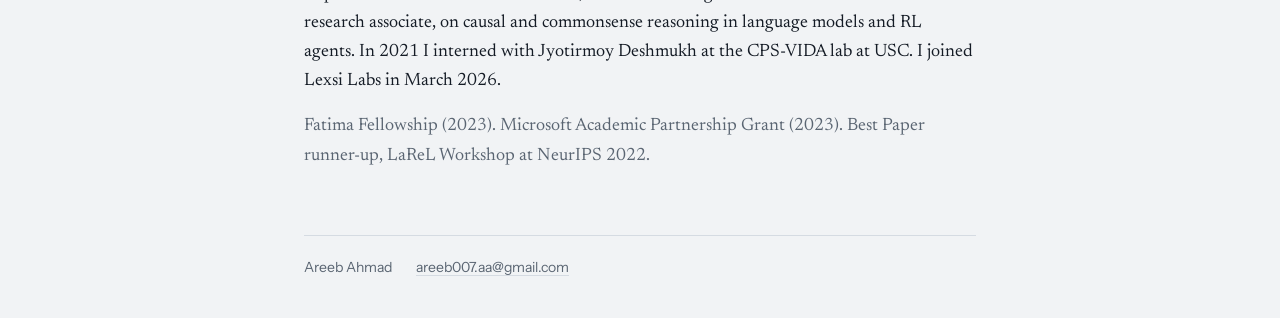
==== commit c9696df3: "Shorten intro; rename changed figures so browsers fetch the new versions - Intro is now one sentence" ====
--- a/index.html
+++ b/index.html
@@ -45,8 +45,8 @@
       <header class="intro">
         <h1>Areeb Ahmad</h1>
         <p class="lead">
-          I work on mechanistic interpretability: how language models compute,
-          studied through causal interventions. The motivation is AI safety.
+          I work on interpretability: how black-box models such as large language
+          models make their decisions, and what that means for AI safety.
         </p>
         <p class="position">
           <strong>Research intern, <a href="https://www.lexsi.ai">Lexsi Labs</a></strong>,
@@ -72,7 +72,7 @@
       <ol class="papers" reversed>
         <li>
           <a class="fig" href="https://arxiv.org/abs/2610.02173" tabindex="-1" aria-hidden="true">
-            <img src="figures/dose.png" alt="" width="1200" height="750" loading="lazy">
+            <img src="figures/dose-worlds.png" alt="" width="1200" height="750" loading="lazy">
           </a>
           <p class="venue">Preprint, 2026</p>
           <h3><a href="https://arxiv.org/abs/2610.02173">Every Ablation Is a Dose: Counterweights and the Semblance of <span class="nw">Self-Repair</span></a></h3>
@@ -115,7 +115,7 @@
 
         <li>
           <a class="fig" href="https://arxiv.org/abs/2504.10077" tabindex="-1" aria-hidden="true">
-            <img src="figures/commonsense.png" alt="" width="1200" height="750" loading="lazy">
+            <img src="figures/commonsense-path-patching.png" alt="" width="1200" height="750" loading="lazy">
           </a>
           <p class="venue">NAACL 2025</p>
           <h3><a href="https://arxiv.org/abs/2504.10077">Towards Quantifying Commonsense Reasoning with Mechanistic Insights</a></h3>
--- a/style.css
+++ b/style.css
@@ -162,6 +162,7 @@
   font-size: 1.375rem;
   line-height: 1.5;
   max-width: 38rem;
+  text-wrap: pretty;
   font-variation-settings: "opsz" 24;
 }
 
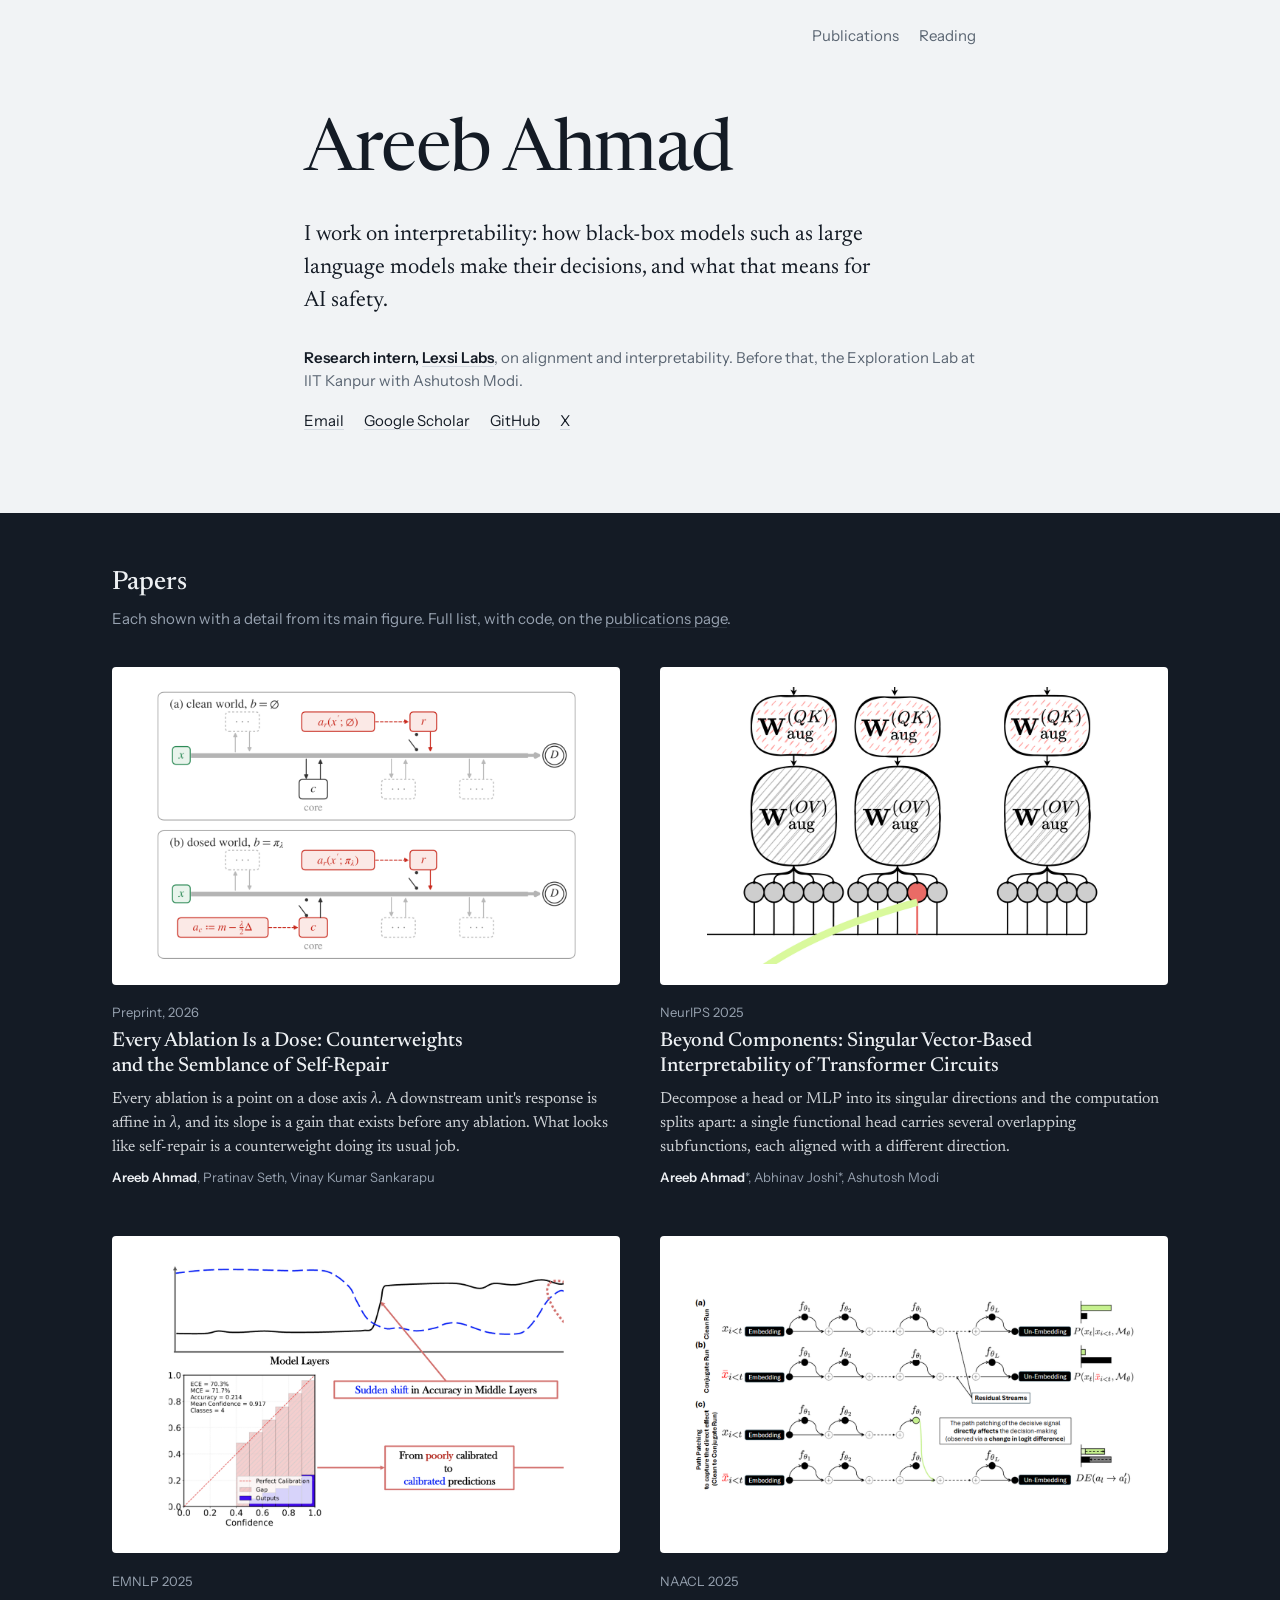
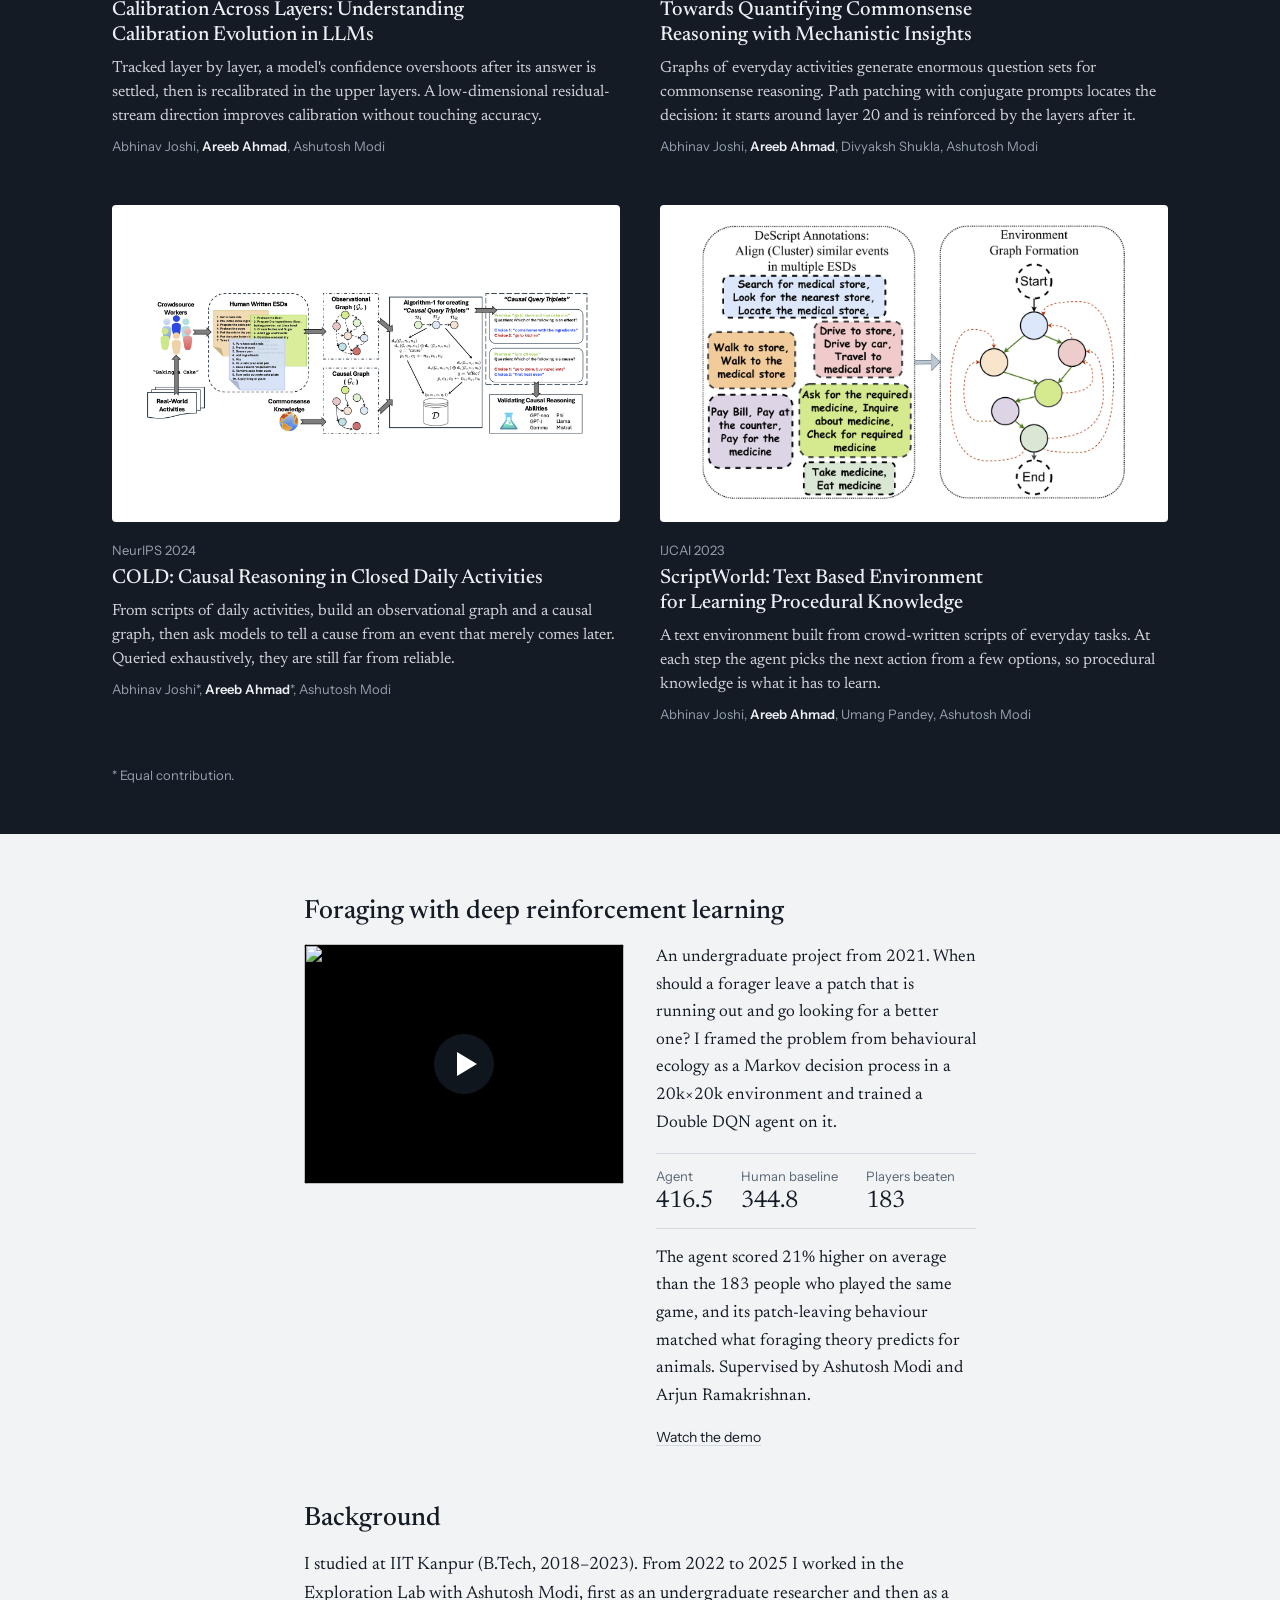
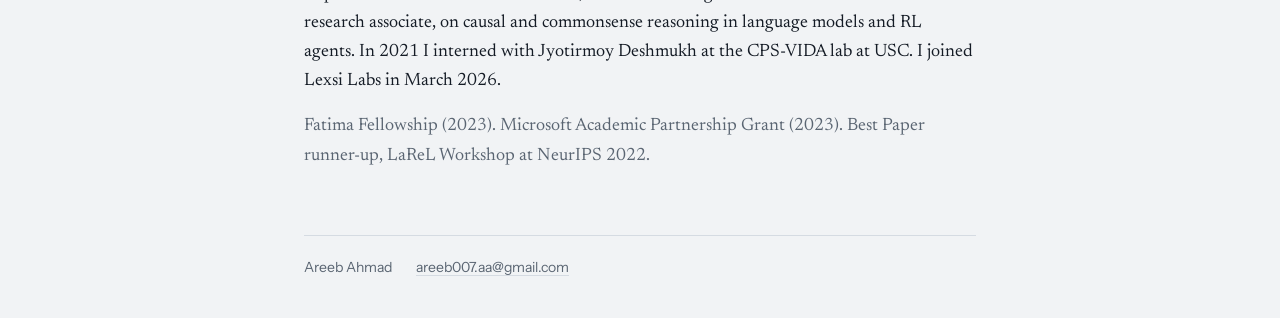
==== commit cbbc56ed: "Use the COLD framework figure for the COLD tile Whole pipeline figure (ESDs to observational and cau" ====
--- a/index.html
+++ b/index.html
@@ -129,7 +129,7 @@
 
         <li>
           <a class="fig" href="https://arxiv.org/abs/2411.19500" tabindex="-1" aria-hidden="true">
-            <img src="figures/cold.png" alt="" width="1200" height="750" loading="lazy">
+            <img src="figures/cold-framework.png" alt="" width="1600" height="1000" loading="lazy">
           </a>
           <p class="venue">NeurIPS 2024</p>
           <h3><a href="https://arxiv.org/abs/2411.19500">COLD: Causal Reasoning in Closed Daily Activities</a></h3>
